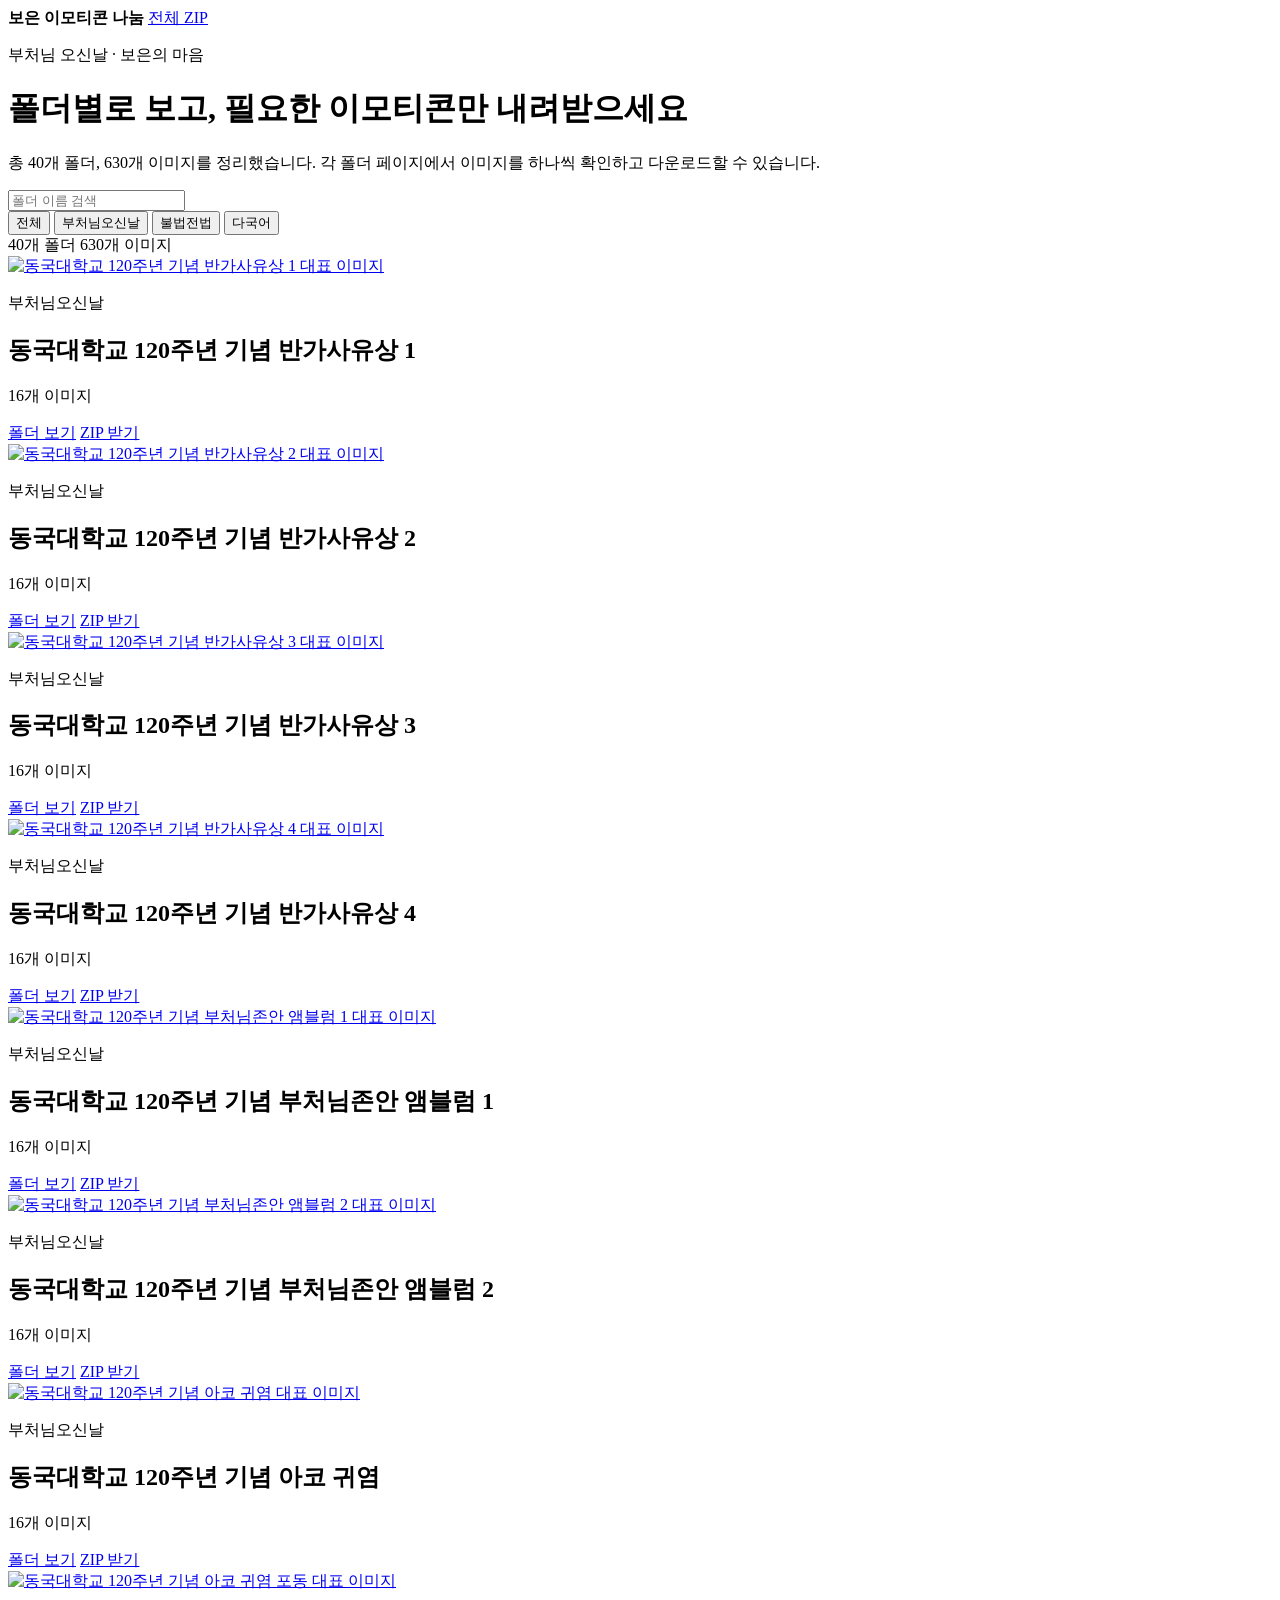
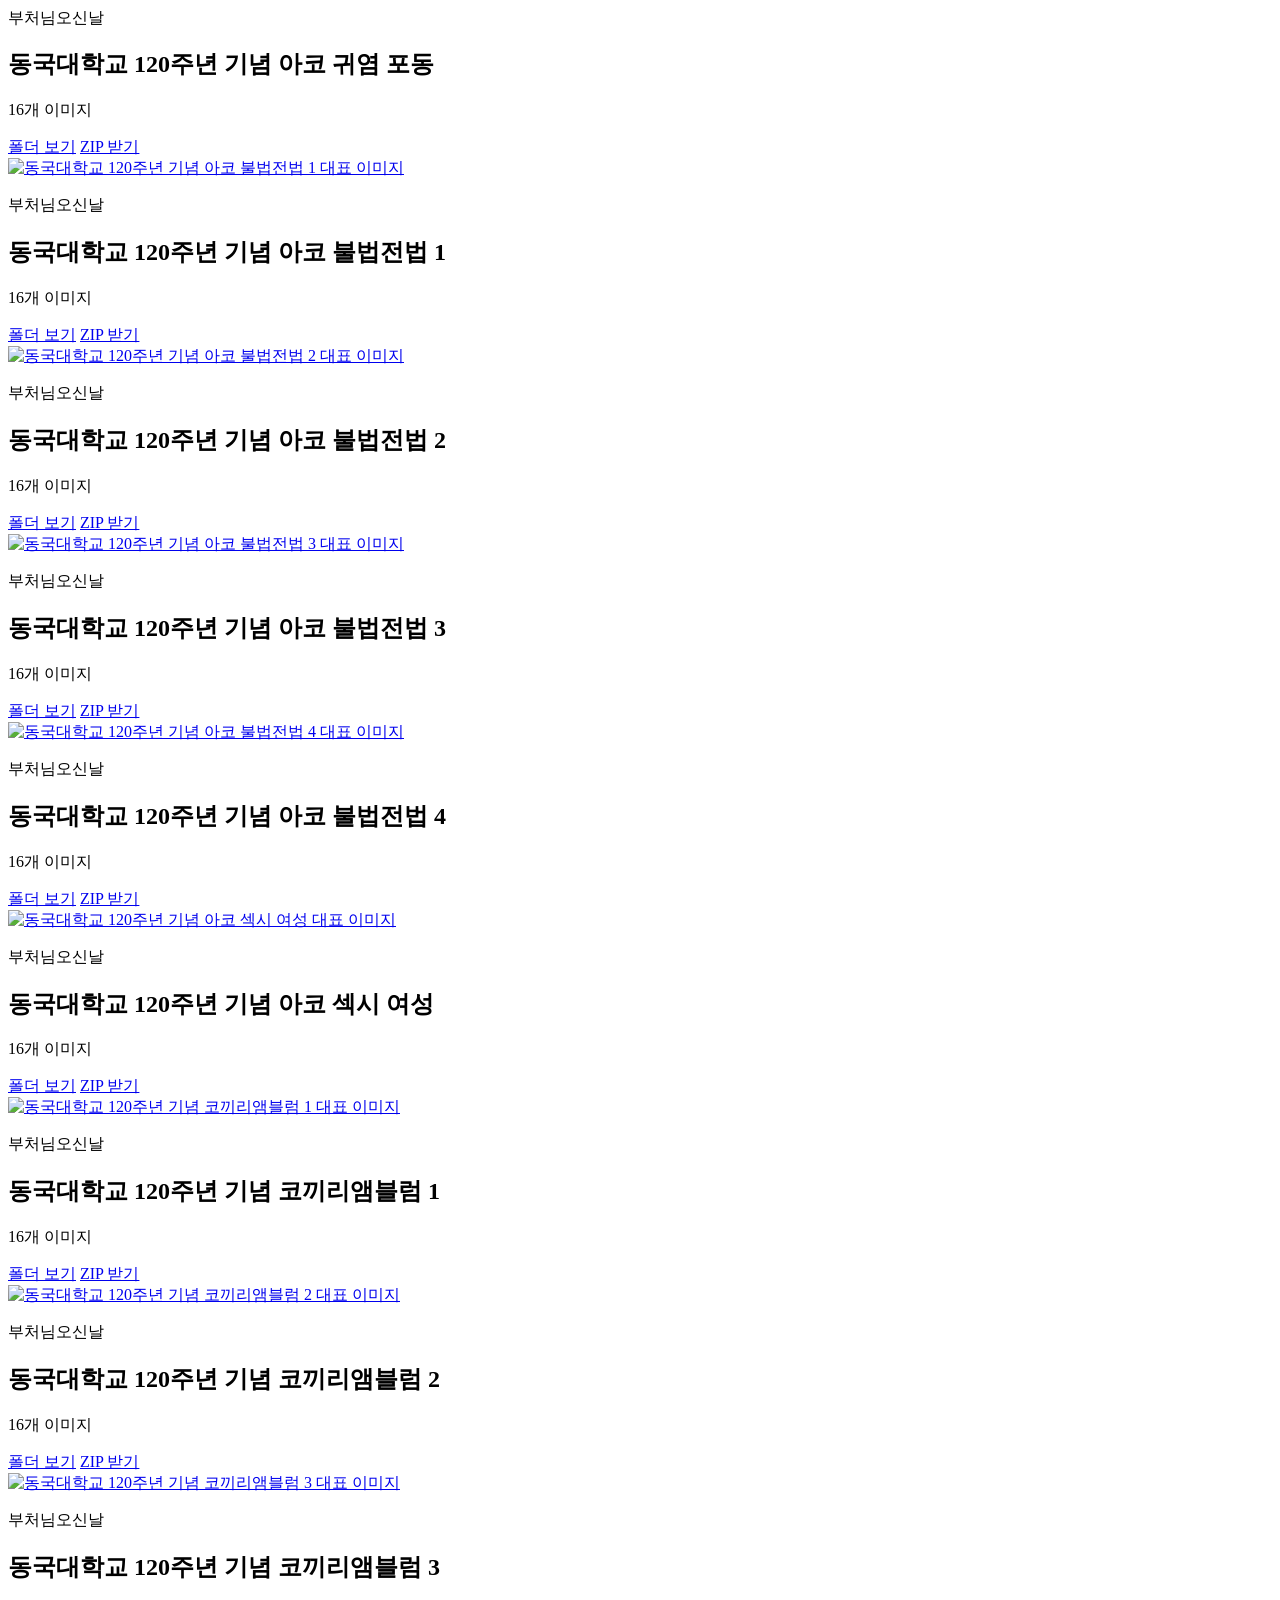
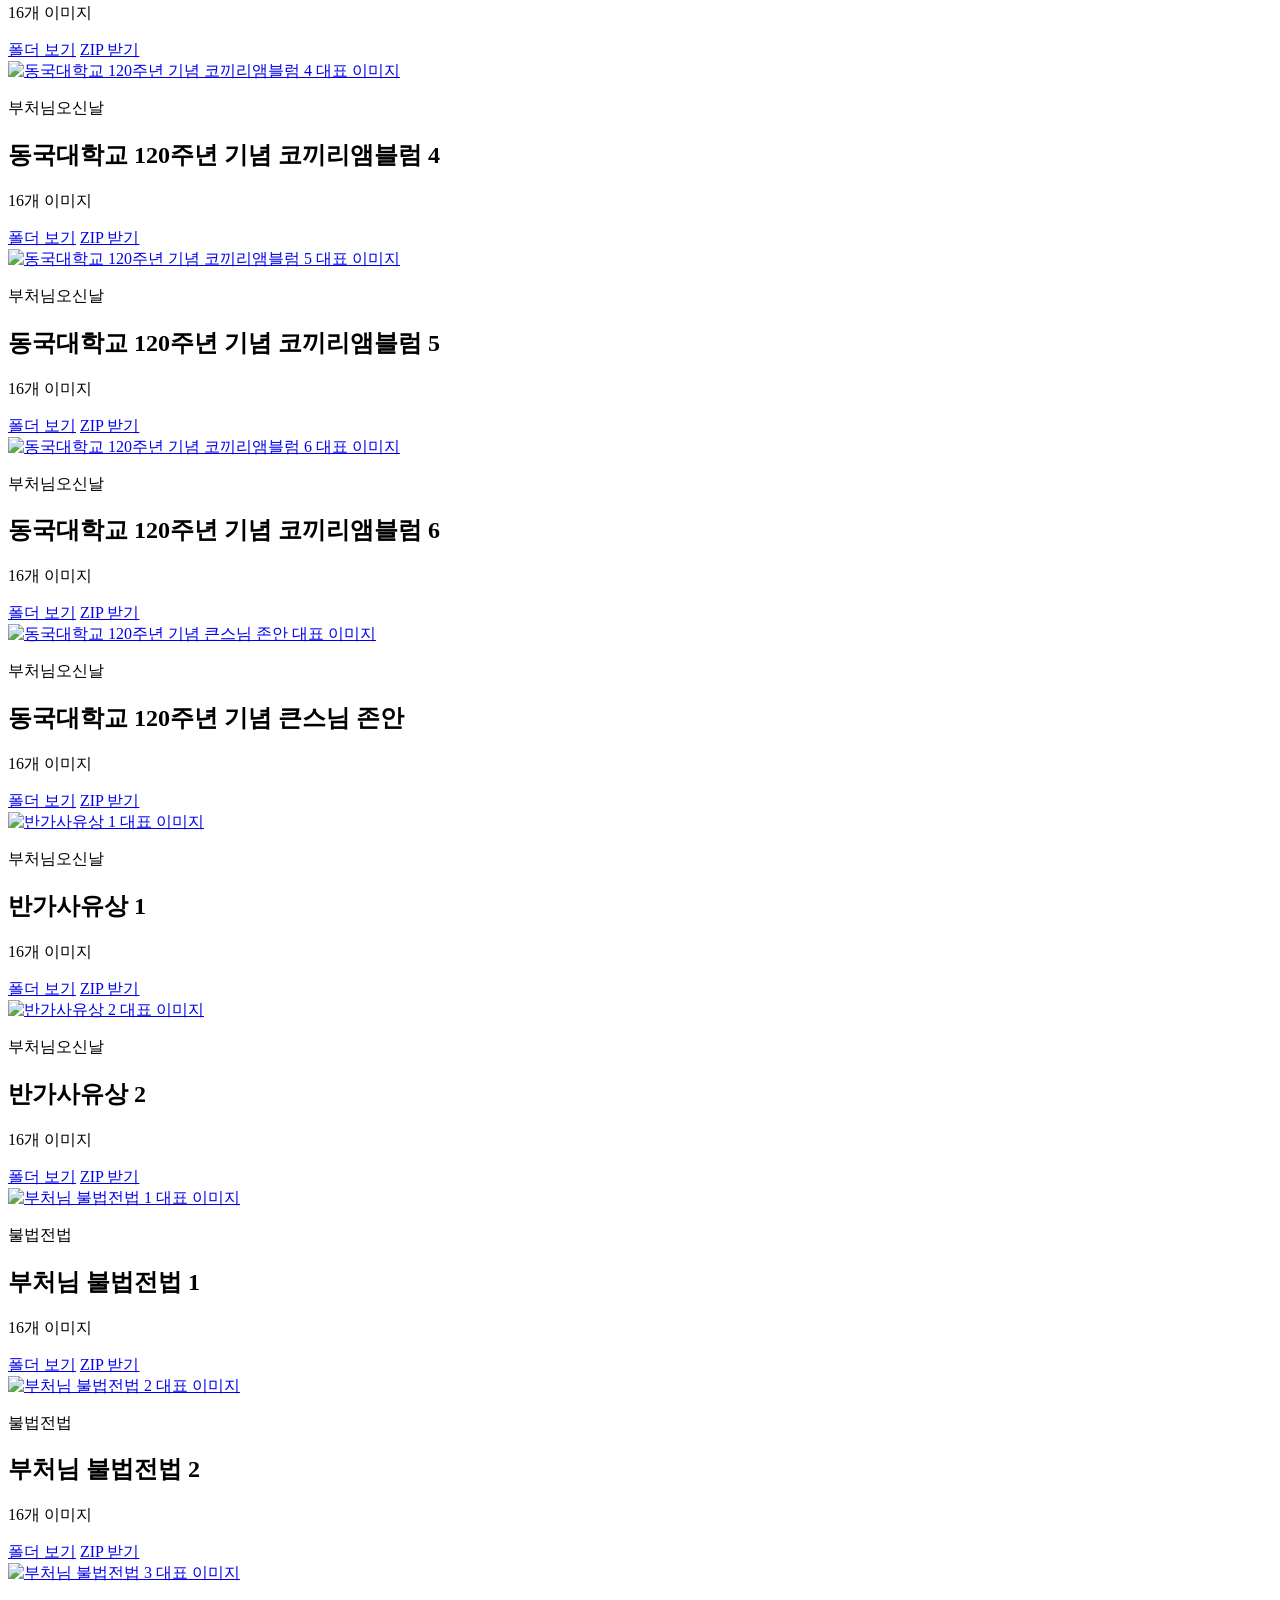
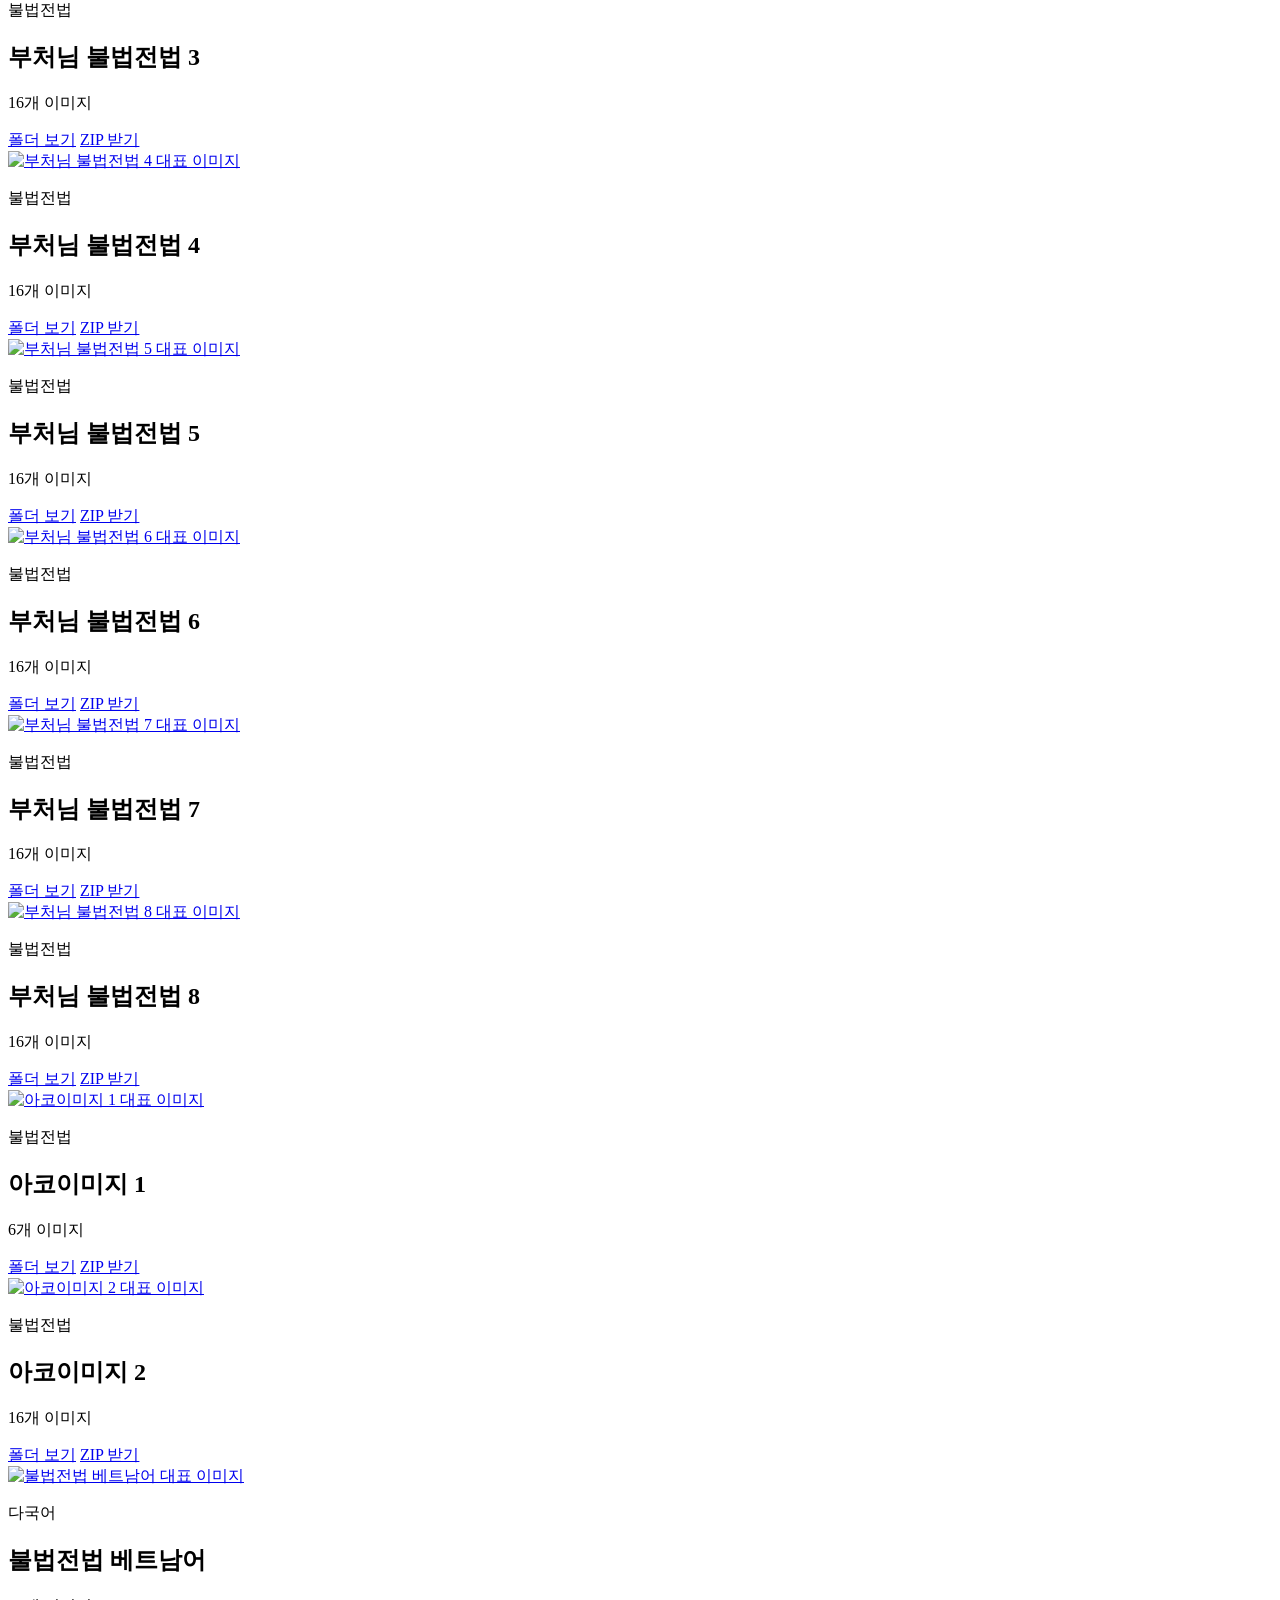
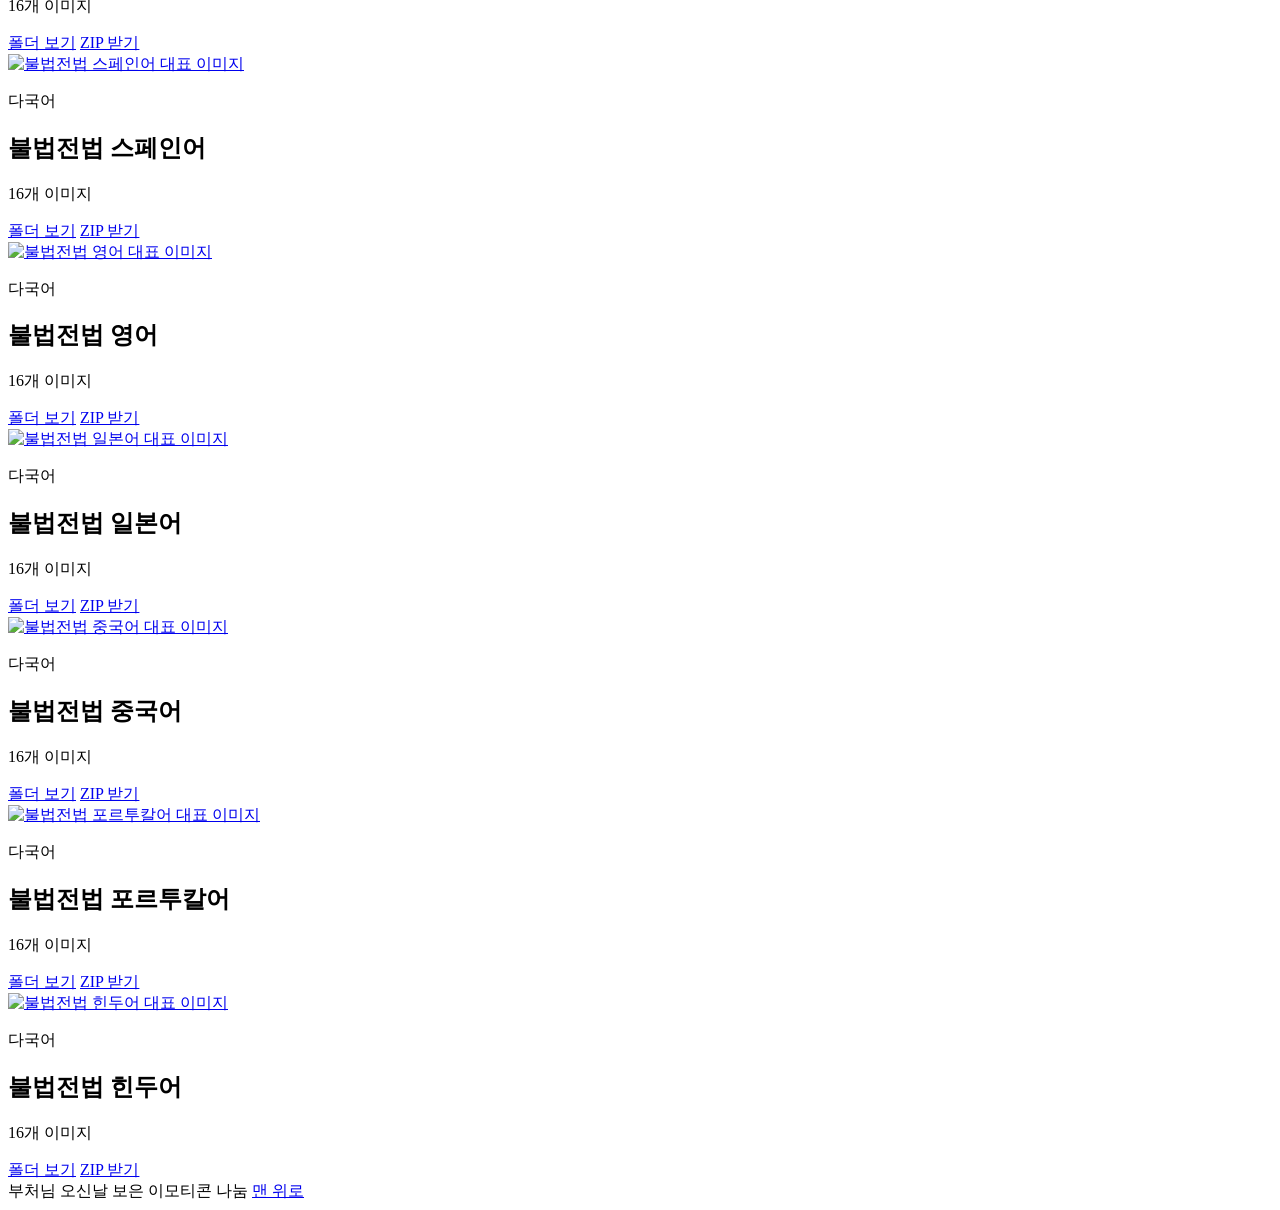
==== index.html @ 245b8d61 "Remove Ako male detail page" ====
<!doctype html>
<html lang="ko">
  <head>
    <meta charset="utf-8">
    <meta name="viewport" content="width=device-width, initial-scale=1">
    <title>부처님 오신날 보은 이모티콘 나눔</title>
    <meta name="description" content="불교 관련 이모티콘을 폴더별로 보고 내려받을 수 있는 공유 페이지입니다.">
    <meta property="og:title" content="부처님 오신날 보은 이모티콘 나눔">
    <meta property="og:description" content="불교 관련 이모티콘을 폴더별로 보고 내려받을 수 있는 공유 페이지입니다.">
    <link rel="stylesheet" href="folder-pages.css">
  </head>
  <body class="">
    <header class="hero">
      <nav class="nav">
        <strong>보은 이모티콘 나눔</strong>
        <a href="downloads/all-buddha-emoticons.zip" download>전체 ZIP</a>
      </nav>
      <div class="hero-copy">
        <p class="eyebrow">부처님 오신날 · 보은의 마음</p>
        <h1>폴더별로 보고, 필요한 이모티콘만 내려받으세요</h1>
        <p>총 40개 폴더, 630개 이미지를 정리했습니다. 각 폴더 페이지에서 이미지를 하나씩 확인하고 다운로드할 수 있습니다.</p>
      </div>
    </header>

    <main class="wrap">
      <section class="toolbar" aria-label="검색과 분류">
        <input id="searchInput" type="search" placeholder="폴더 이름 검색">
        <div class="filters" id="filters">
          <button type="button" class="active" data-filter="all">전체</button>
          <button type="button" data-filter="korean">부처님오신날</button>
          <button type="button" data-filter="dharma">불법전법</button>
          <button type="button" data-filter="multilingual">다국어</button>
        </div>
      </section>

      <section class="stats">
        <span>40개 폴더</span>
        <span>630개 이미지</span>
      </section>

      <section class="collection-grid" id="collectionGrid">
        <article class="collection-card" data-category="korean">
      <a class="thumb" href="pages/%EB%8F%99%EA%B5%AD%EB%8C%80%ED%95%99%EA%B5%90-120%EC%A3%BC%EB%85%84-%EA%B8%B0%EB%85%90-%EB%B0%98%EA%B0%80%EC%82%AC%EC%9C%A0%EC%83%81-1.html"><img src="stickers/%EB%8F%99%EA%B5%AD%EB%8C%80%ED%95%99%EA%B5%90-120%EC%A3%BC%EB%85%84-%EA%B8%B0%EB%85%90-%EB%B0%98%EA%B0%80%EC%82%AC%EC%9C%A0%EC%83%81-1/01_r1_c1.png" alt="동국대학교 120주년 기념 반가사유상 1 대표 이미지" loading="lazy"></a>
      <div class="card-body">
        <p class="category">부처님오신날</p>
        <h2>동국대학교 120주년 기념 반가사유상 1</h2>
        <p>16개 이미지</p>
        <div class="card-actions">
          <a class="button primary" href="pages/%EB%8F%99%EA%B5%AD%EB%8C%80%ED%95%99%EA%B5%90-120%EC%A3%BC%EB%85%84-%EA%B8%B0%EB%85%90-%EB%B0%98%EA%B0%80%EC%82%AC%EC%9C%A0%EC%83%81-1.html">폴더 보기</a>
          <a class="button" href="downloads/%EB%8F%99%EA%B5%AD%EB%8C%80%ED%95%99%EA%B5%90-120%EC%A3%BC%EB%85%84-%EA%B8%B0%EB%85%90-%EB%B0%98%EA%B0%80%EC%82%AC%EC%9C%A0%EC%83%81-1.zip" download>ZIP 받기</a>
        </div>
      </div>
    </article>
<article class="collection-card" data-category="korean">
      <a class="thumb" href="pages/%EB%8F%99%EA%B5%AD%EB%8C%80%ED%95%99%EA%B5%90-120%EC%A3%BC%EB%85%84-%EA%B8%B0%EB%85%90-%EB%B0%98%EA%B0%80%EC%82%AC%EC%9C%A0%EC%83%81-2.html"><img src="stickers/%EB%8F%99%EA%B5%AD%EB%8C%80%ED%95%99%EA%B5%90-120%EC%A3%BC%EB%85%84-%EA%B8%B0%EB%85%90-%EB%B0%98%EA%B0%80%EC%82%AC%EC%9C%A0%EC%83%81-2/01_r1_c1.png" alt="동국대학교 120주년 기념 반가사유상 2 대표 이미지" loading="lazy"></a>
      <div class="card-body">
        <p class="category">부처님오신날</p>
        <h2>동국대학교 120주년 기념 반가사유상 2</h2>
        <p>16개 이미지</p>
        <div class="card-actions">
          <a class="button primary" href="pages/%EB%8F%99%EA%B5%AD%EB%8C%80%ED%95%99%EA%B5%90-120%EC%A3%BC%EB%85%84-%EA%B8%B0%EB%85%90-%EB%B0%98%EA%B0%80%EC%82%AC%EC%9C%A0%EC%83%81-2.html">폴더 보기</a>
          <a class="button" href="downloads/%EB%8F%99%EA%B5%AD%EB%8C%80%ED%95%99%EA%B5%90-120%EC%A3%BC%EB%85%84-%EA%B8%B0%EB%85%90-%EB%B0%98%EA%B0%80%EC%82%AC%EC%9C%A0%EC%83%81-2.zip" download>ZIP 받기</a>
        </div>
      </div>
    </article>
<article class="collection-card" data-category="korean">
      <a class="thumb" href="pages/%EB%8F%99%EA%B5%AD%EB%8C%80%ED%95%99%EA%B5%90-120%EC%A3%BC%EB%85%84-%EA%B8%B0%EB%85%90-%EB%B0%98%EA%B0%80%EC%82%AC%EC%9C%A0%EC%83%81-3.html"><img src="stickers/%EB%8F%99%EA%B5%AD%EB%8C%80%ED%95%99%EA%B5%90-120%EC%A3%BC%EB%85%84-%EA%B8%B0%EB%85%90-%EB%B0%98%EA%B0%80%EC%82%AC%EC%9C%A0%EC%83%81-3/01_r1_c1.png" alt="동국대학교 120주년 기념 반가사유상 3 대표 이미지" loading="lazy"></a>
      <div class="card-body">
        <p class="category">부처님오신날</p>
        <h2>동국대학교 120주년 기념 반가사유상 3</h2>
        <p>16개 이미지</p>
        <div class="card-actions">
          <a class="button primary" href="pages/%EB%8F%99%EA%B5%AD%EB%8C%80%ED%95%99%EA%B5%90-120%EC%A3%BC%EB%85%84-%EA%B8%B0%EB%85%90-%EB%B0%98%EA%B0%80%EC%82%AC%EC%9C%A0%EC%83%81-3.html">폴더 보기</a>
          <a class="button" href="downloads/%EB%8F%99%EA%B5%AD%EB%8C%80%ED%95%99%EA%B5%90-120%EC%A3%BC%EB%85%84-%EA%B8%B0%EB%85%90-%EB%B0%98%EA%B0%80%EC%82%AC%EC%9C%A0%EC%83%81-3.zip" download>ZIP 받기</a>
        </div>
      </div>
    </article>
<article class="collection-card" data-category="korean">
      <a class="thumb" href="pages/%EB%8F%99%EA%B5%AD%EB%8C%80%ED%95%99%EA%B5%90-120%EC%A3%BC%EB%85%84-%EA%B8%B0%EB%85%90-%EB%B0%98%EA%B0%80%EC%82%AC%EC%9C%A0%EC%83%81-4.html"><img src="stickers/%EB%8F%99%EA%B5%AD%EB%8C%80%ED%95%99%EA%B5%90-120%EC%A3%BC%EB%85%84-%EA%B8%B0%EB%85%90-%EB%B0%98%EA%B0%80%EC%82%AC%EC%9C%A0%EC%83%81-4/01_r1_c1.png" alt="동국대학교 120주년 기념 반가사유상 4 대표 이미지" loading="lazy"></a>
      <div class="card-body">
        <p class="category">부처님오신날</p>
        <h2>동국대학교 120주년 기념 반가사유상 4</h2>
        <p>16개 이미지</p>
        <div class="card-actions">
          <a class="button primary" href="pages/%EB%8F%99%EA%B5%AD%EB%8C%80%ED%95%99%EA%B5%90-120%EC%A3%BC%EB%85%84-%EA%B8%B0%EB%85%90-%EB%B0%98%EA%B0%80%EC%82%AC%EC%9C%A0%EC%83%81-4.html">폴더 보기</a>
          <a class="button" href="downloads/%EB%8F%99%EA%B5%AD%EB%8C%80%ED%95%99%EA%B5%90-120%EC%A3%BC%EB%85%84-%EA%B8%B0%EB%85%90-%EB%B0%98%EA%B0%80%EC%82%AC%EC%9C%A0%EC%83%81-4.zip" download>ZIP 받기</a>
        </div>
      </div>
    </article>
<article class="collection-card" data-category="korean">
      <a class="thumb" href="pages/%EB%8F%99%EA%B5%AD%EB%8C%80%ED%95%99%EA%B5%90-120%EC%A3%BC%EB%85%84-%EA%B8%B0%EB%85%90-%EB%B6%80%EC%B2%98%EB%8B%98%EC%A1%B4%EC%95%88-%EC%95%B0%EB%B8%94%EB%9F%BC-1.html"><img src="stickers/%EB%8F%99%EA%B5%AD%EB%8C%80%ED%95%99%EA%B5%90-120%EC%A3%BC%EB%85%84-%EA%B8%B0%EB%85%90-%EB%B6%80%EC%B2%98%EB%8B%98%EC%A1%B4%EC%95%88-%EC%95%B0%EB%B8%94%EB%9F%BC-1/01_r1_c1.png" alt="동국대학교 120주년 기념 부처님존안 앰블럼 1 대표 이미지" loading="lazy"></a>
      <div class="card-body">
        <p class="category">부처님오신날</p>
        <h2>동국대학교 120주년 기념 부처님존안 앰블럼 1</h2>
        <p>16개 이미지</p>
        <div class="card-actions">
          <a class="button primary" href="pages/%EB%8F%99%EA%B5%AD%EB%8C%80%ED%95%99%EA%B5%90-120%EC%A3%BC%EB%85%84-%EA%B8%B0%EB%85%90-%EB%B6%80%EC%B2%98%EB%8B%98%EC%A1%B4%EC%95%88-%EC%95%B0%EB%B8%94%EB%9F%BC-1.html">폴더 보기</a>
          <a class="button" href="downloads/%EB%8F%99%EA%B5%AD%EB%8C%80%ED%95%99%EA%B5%90-120%EC%A3%BC%EB%85%84-%EA%B8%B0%EB%85%90-%EB%B6%80%EC%B2%98%EB%8B%98%EC%A1%B4%EC%95%88-%EC%95%B0%EB%B8%94%EB%9F%BC-1.zip" download>ZIP 받기</a>
        </div>
      </div>
    </article>
<article class="collection-card" data-category="korean">
      <a class="thumb" href="pages/%EB%8F%99%EA%B5%AD%EB%8C%80%ED%95%99%EA%B5%90-120%EC%A3%BC%EB%85%84-%EA%B8%B0%EB%85%90-%EB%B6%80%EC%B2%98%EB%8B%98%EC%A1%B4%EC%95%88-%EC%95%B0%EB%B8%94%EB%9F%BC-2.html"><img src="stickers/%EB%8F%99%EA%B5%AD%EB%8C%80%ED%95%99%EA%B5%90-120%EC%A3%BC%EB%85%84-%EA%B8%B0%EB%85%90-%EB%B6%80%EC%B2%98%EB%8B%98%EC%A1%B4%EC%95%88-%EC%95%B0%EB%B8%94%EB%9F%BC-2/01_r1_c1.png" alt="동국대학교 120주년 기념 부처님존안 앰블럼 2 대표 이미지" loading="lazy"></a>
      <div class="card-body">
        <p class="category">부처님오신날</p>
        <h2>동국대학교 120주년 기념 부처님존안 앰블럼 2</h2>
        <p>16개 이미지</p>
        <div class="card-actions">
          <a class="button primary" href="pages/%EB%8F%99%EA%B5%AD%EB%8C%80%ED%95%99%EA%B5%90-120%EC%A3%BC%EB%85%84-%EA%B8%B0%EB%85%90-%EB%B6%80%EC%B2%98%EB%8B%98%EC%A1%B4%EC%95%88-%EC%95%B0%EB%B8%94%EB%9F%BC-2.html">폴더 보기</a>
          <a class="button" href="downloads/%EB%8F%99%EA%B5%AD%EB%8C%80%ED%95%99%EA%B5%90-120%EC%A3%BC%EB%85%84-%EA%B8%B0%EB%85%90-%EB%B6%80%EC%B2%98%EB%8B%98%EC%A1%B4%EC%95%88-%EC%95%B0%EB%B8%94%EB%9F%BC-2.zip" download>ZIP 받기</a>
        </div>
      </div>
    </article>
<article class="collection-card" data-category="korean">
      <a class="thumb" href="pages/%EB%8F%99%EA%B5%AD%EB%8C%80%ED%95%99%EA%B5%90-120%EC%A3%BC%EB%85%84-%EA%B8%B0%EB%85%90-%EC%95%84%EC%BD%94-%EA%B7%80%EC%97%BC.html"><img src="stickers/%EB%8F%99%EA%B5%AD%EB%8C%80%ED%95%99%EA%B5%90-120%EC%A3%BC%EB%85%84-%EA%B8%B0%EB%85%90-%EC%95%84%EC%BD%94-%EA%B7%80%EC%97%BC/01_r1_c1.png" alt="동국대학교 120주년 기념 아코 귀염 대표 이미지" loading="lazy"></a>
      <div class="card-body">
        <p class="category">부처님오신날</p>
        <h2>동국대학교 120주년 기념 아코 귀염</h2>
        <p>16개 이미지</p>
        <div class="card-actions">
          <a class="button primary" href="pages/%EB%8F%99%EA%B5%AD%EB%8C%80%ED%95%99%EA%B5%90-120%EC%A3%BC%EB%85%84-%EA%B8%B0%EB%85%90-%EC%95%84%EC%BD%94-%EA%B7%80%EC%97%BC.html">폴더 보기</a>
          <a class="button" href="downloads/%EB%8F%99%EA%B5%AD%EB%8C%80%ED%95%99%EA%B5%90-120%EC%A3%BC%EB%85%84-%EA%B8%B0%EB%85%90-%EC%95%84%EC%BD%94-%EA%B7%80%EC%97%BC.zip" download>ZIP 받기</a>
        </div>
      </div>
    </article>
<article class="collection-card" data-category="korean">
      <a class="thumb" href="pages/%EB%8F%99%EA%B5%AD%EB%8C%80%ED%95%99%EA%B5%90-120%EC%A3%BC%EB%85%84-%EA%B8%B0%EB%85%90-%EC%95%84%EC%BD%94-%EA%B7%80%EC%97%BC-%ED%8F%AC%EB%8F%99.html"><img src="stickers/%EB%8F%99%EA%B5%AD%EB%8C%80%ED%95%99%EA%B5%90-120%EC%A3%BC%EB%85%84-%EA%B8%B0%EB%85%90-%EC%95%84%EC%BD%94-%EA%B7%80%EC%97%BC-%ED%8F%AC%EB%8F%99/01_r1_c1.png" alt="동국대학교 120주년 기념 아코 귀염 포동 대표 이미지" loading="lazy"></a>
      <div class="card-body">
        <p class="category">부처님오신날</p>
        <h2>동국대학교 120주년 기념 아코 귀염 포동</h2>
        <p>16개 이미지</p>
        <div class="card-actions">
          <a class="button primary" href="pages/%EB%8F%99%EA%B5%AD%EB%8C%80%ED%95%99%EA%B5%90-120%EC%A3%BC%EB%85%84-%EA%B8%B0%EB%85%90-%EC%95%84%EC%BD%94-%EA%B7%80%EC%97%BC-%ED%8F%AC%EB%8F%99.html">폴더 보기</a>
          <a class="button" href="downloads/%EB%8F%99%EA%B5%AD%EB%8C%80%ED%95%99%EA%B5%90-120%EC%A3%BC%EB%85%84-%EA%B8%B0%EB%85%90-%EC%95%84%EC%BD%94-%EA%B7%80%EC%97%BC-%ED%8F%AC%EB%8F%99.zip" download>ZIP 받기</a>
        </div>
      </div>
    </article>
<article class="collection-card" data-category="korean">
      <a class="thumb" href="pages/%EB%8F%99%EA%B5%AD%EB%8C%80%ED%95%99%EA%B5%90-120%EC%A3%BC%EB%85%84-%EA%B8%B0%EB%85%90-%EC%95%84%EC%BD%94-%EB%B6%88%EB%B2%95%EC%A0%84%EB%B2%95-1.html"><img src="stickers/%EB%8F%99%EA%B5%AD%EB%8C%80%ED%95%99%EA%B5%90-120%EC%A3%BC%EB%85%84-%EA%B8%B0%EB%85%90-%EC%95%84%EC%BD%94-%EB%B6%88%EB%B2%95%EC%A0%84%EB%B2%95-1/01_r1_c1.png" alt="동국대학교 120주년 기념 아코 불법전법 1 대표 이미지" loading="lazy"></a>
      <div class="card-body">
        <p class="category">부처님오신날</p>
        <h2>동국대학교 120주년 기념 아코 불법전법 1</h2>
        <p>16개 이미지</p>
        <div class="card-actions">
          <a class="button primary" href="pages/%EB%8F%99%EA%B5%AD%EB%8C%80%ED%95%99%EA%B5%90-120%EC%A3%BC%EB%85%84-%EA%B8%B0%EB%85%90-%EC%95%84%EC%BD%94-%EB%B6%88%EB%B2%95%EC%A0%84%EB%B2%95-1.html">폴더 보기</a>
          <a class="button" href="downloads/%EB%8F%99%EA%B5%AD%EB%8C%80%ED%95%99%EA%B5%90-120%EC%A3%BC%EB%85%84-%EA%B8%B0%EB%85%90-%EC%95%84%EC%BD%94-%EB%B6%88%EB%B2%95%EC%A0%84%EB%B2%95-1.zip" download>ZIP 받기</a>
        </div>
      </div>
    </article>
<article class="collection-card" data-category="korean">
      <a class="thumb" href="pages/%EB%8F%99%EA%B5%AD%EB%8C%80%ED%95%99%EA%B5%90-120%EC%A3%BC%EB%85%84-%EA%B8%B0%EB%85%90-%EC%95%84%EC%BD%94-%EB%B6%88%EB%B2%95%EC%A0%84%EB%B2%95-2.html"><img src="stickers/%EB%8F%99%EA%B5%AD%EB%8C%80%ED%95%99%EA%B5%90-120%EC%A3%BC%EB%85%84-%EA%B8%B0%EB%85%90-%EC%95%84%EC%BD%94-%EB%B6%88%EB%B2%95%EC%A0%84%EB%B2%95-2/01_r1_c1.png" alt="동국대학교 120주년 기념 아코 불법전법 2 대표 이미지" loading="lazy"></a>
      <div class="card-body">
        <p class="category">부처님오신날</p>
        <h2>동국대학교 120주년 기념 아코 불법전법 2</h2>
        <p>16개 이미지</p>
        <div class="card-actions">
          <a class="button primary" href="pages/%EB%8F%99%EA%B5%AD%EB%8C%80%ED%95%99%EA%B5%90-120%EC%A3%BC%EB%85%84-%EA%B8%B0%EB%85%90-%EC%95%84%EC%BD%94-%EB%B6%88%EB%B2%95%EC%A0%84%EB%B2%95-2.html">폴더 보기</a>
          <a class="button" href="downloads/%EB%8F%99%EA%B5%AD%EB%8C%80%ED%95%99%EA%B5%90-120%EC%A3%BC%EB%85%84-%EA%B8%B0%EB%85%90-%EC%95%84%EC%BD%94-%EB%B6%88%EB%B2%95%EC%A0%84%EB%B2%95-2.zip" download>ZIP 받기</a>
        </div>
      </div>
    </article>
<article class="collection-card" data-category="korean">
      <a class="thumb" href="pages/%EB%8F%99%EA%B5%AD%EB%8C%80%ED%95%99%EA%B5%90-120%EC%A3%BC%EB%85%84-%EA%B8%B0%EB%85%90-%EC%95%84%EC%BD%94-%EB%B6%88%EB%B2%95%EC%A0%84%EB%B2%95-3.html"><img src="stickers/%EB%8F%99%EA%B5%AD%EB%8C%80%ED%95%99%EA%B5%90-120%EC%A3%BC%EB%85%84-%EA%B8%B0%EB%85%90-%EC%95%84%EC%BD%94-%EB%B6%88%EB%B2%95%EC%A0%84%EB%B2%95-3/01_r1_c1.png" alt="동국대학교 120주년 기념 아코 불법전법 3 대표 이미지" loading="lazy"></a>
      <div class="card-body">
        <p class="category">부처님오신날</p>
        <h2>동국대학교 120주년 기념 아코 불법전법 3</h2>
        <p>16개 이미지</p>
        <div class="card-actions">
          <a class="button primary" href="pages/%EB%8F%99%EA%B5%AD%EB%8C%80%ED%95%99%EA%B5%90-120%EC%A3%BC%EB%85%84-%EA%B8%B0%EB%85%90-%EC%95%84%EC%BD%94-%EB%B6%88%EB%B2%95%EC%A0%84%EB%B2%95-3.html">폴더 보기</a>
          <a class="button" href="downloads/%EB%8F%99%EA%B5%AD%EB%8C%80%ED%95%99%EA%B5%90-120%EC%A3%BC%EB%85%84-%EA%B8%B0%EB%85%90-%EC%95%84%EC%BD%94-%EB%B6%88%EB%B2%95%EC%A0%84%EB%B2%95-3.zip" download>ZIP 받기</a>
        </div>
      </div>
    </article>
<article class="collection-card" data-category="korean">
      <a class="thumb" href="pages/%EB%8F%99%EA%B5%AD%EB%8C%80%ED%95%99%EA%B5%90-120%EC%A3%BC%EB%85%84-%EA%B8%B0%EB%85%90-%EC%95%84%EC%BD%94-%EB%B6%88%EB%B2%95%EC%A0%84%EB%B2%95-4.html"><img src="stickers/%EB%8F%99%EA%B5%AD%EB%8C%80%ED%95%99%EA%B5%90-120%EC%A3%BC%EB%85%84-%EA%B8%B0%EB%85%90-%EC%95%84%EC%BD%94-%EB%B6%88%EB%B2%95%EC%A0%84%EB%B2%95-4/01_r1_c1.png" alt="동국대학교 120주년 기념 아코 불법전법 4 대표 이미지" loading="lazy"></a>
      <div class="card-body">
        <p class="category">부처님오신날</p>
        <h2>동국대학교 120주년 기념 아코 불법전법 4</h2>
        <p>16개 이미지</p>
        <div class="card-actions">
          <a class="button primary" href="pages/%EB%8F%99%EA%B5%AD%EB%8C%80%ED%95%99%EA%B5%90-120%EC%A3%BC%EB%85%84-%EA%B8%B0%EB%85%90-%EC%95%84%EC%BD%94-%EB%B6%88%EB%B2%95%EC%A0%84%EB%B2%95-4.html">폴더 보기</a>
          <a class="button" href="downloads/%EB%8F%99%EA%B5%AD%EB%8C%80%ED%95%99%EA%B5%90-120%EC%A3%BC%EB%85%84-%EA%B8%B0%EB%85%90-%EC%95%84%EC%BD%94-%EB%B6%88%EB%B2%95%EC%A0%84%EB%B2%95-4.zip" download>ZIP 받기</a>
        </div>
      </div>
    </article>
<article class="collection-card" data-category="korean">
      <a class="thumb" href="pages/%EB%8F%99%EA%B5%AD%EB%8C%80%ED%95%99%EA%B5%90-120%EC%A3%BC%EB%85%84-%EA%B8%B0%EB%85%90-%EC%95%84%EC%BD%94-%EC%84%B9%EC%8B%9C-%EC%97%AC%EC%84%B1.html"><img src="stickers/%EB%8F%99%EA%B5%AD%EB%8C%80%ED%95%99%EA%B5%90-120%EC%A3%BC%EB%85%84-%EA%B8%B0%EB%85%90-%EC%95%84%EC%BD%94-%EC%84%B9%EC%8B%9C-%EC%97%AC%EC%84%B1/01_r1_c1.png" alt="동국대학교 120주년 기념 아코 섹시 여성 대표 이미지" loading="lazy"></a>
      <div class="card-body">
        <p class="category">부처님오신날</p>
        <h2>동국대학교 120주년 기념 아코 섹시 여성</h2>
        <p>16개 이미지</p>
        <div class="card-actions">
          <a class="button primary" href="pages/%EB%8F%99%EA%B5%AD%EB%8C%80%ED%95%99%EA%B5%90-120%EC%A3%BC%EB%85%84-%EA%B8%B0%EB%85%90-%EC%95%84%EC%BD%94-%EC%84%B9%EC%8B%9C-%EC%97%AC%EC%84%B1.html">폴더 보기</a>
          <a class="button" href="downloads/%EB%8F%99%EA%B5%AD%EB%8C%80%ED%95%99%EA%B5%90-120%EC%A3%BC%EB%85%84-%EA%B8%B0%EB%85%90-%EC%95%84%EC%BD%94-%EC%84%B9%EC%8B%9C-%EC%97%AC%EC%84%B1.zip" download>ZIP 받기</a>
        </div>
      </div>
    </article>
<article class="collection-card" data-category="korean">
      <a class="thumb" href="pages/%EB%8F%99%EA%B5%AD%EB%8C%80%ED%95%99%EA%B5%90-120%EC%A3%BC%EB%85%84-%EA%B8%B0%EB%85%90-%EC%BD%94%EB%81%BC%EB%A6%AC%EC%95%B0%EB%B8%94%EB%9F%BC-1.html"><img src="stickers/%EB%8F%99%EA%B5%AD%EB%8C%80%ED%95%99%EA%B5%90-120%EC%A3%BC%EB%85%84-%EA%B8%B0%EB%85%90-%EC%BD%94%EB%81%BC%EB%A6%AC%EC%95%B0%EB%B8%94%EB%9F%BC-1/01_r1_c1.png" alt="동국대학교 120주년 기념 코끼리앰블럼 1 대표 이미지" loading="lazy"></a>
      <div class="card-body">
        <p class="category">부처님오신날</p>
        <h2>동국대학교 120주년 기념 코끼리앰블럼 1</h2>
        <p>16개 이미지</p>
        <div class="card-actions">
          <a class="button primary" href="pages/%EB%8F%99%EA%B5%AD%EB%8C%80%ED%95%99%EA%B5%90-120%EC%A3%BC%EB%85%84-%EA%B8%B0%EB%85%90-%EC%BD%94%EB%81%BC%EB%A6%AC%EC%95%B0%EB%B8%94%EB%9F%BC-1.html">폴더 보기</a>
          <a class="button" href="downloads/%EB%8F%99%EA%B5%AD%EB%8C%80%ED%95%99%EA%B5%90-120%EC%A3%BC%EB%85%84-%EA%B8%B0%EB%85%90-%EC%BD%94%EB%81%BC%EB%A6%AC%EC%95%B0%EB%B8%94%EB%9F%BC-1.zip" download>ZIP 받기</a>
        </div>
      </div>
    </article>
<article class="collection-card" data-category="korean">
      <a class="thumb" href="pages/%EB%8F%99%EA%B5%AD%EB%8C%80%ED%95%99%EA%B5%90-120%EC%A3%BC%EB%85%84-%EA%B8%B0%EB%85%90-%EC%BD%94%EB%81%BC%EB%A6%AC%EC%95%B0%EB%B8%94%EB%9F%BC-2.html"><img src="stickers/%EB%8F%99%EA%B5%AD%EB%8C%80%ED%95%99%EA%B5%90-120%EC%A3%BC%EB%85%84-%EA%B8%B0%EB%85%90-%EC%BD%94%EB%81%BC%EB%A6%AC%EC%95%B0%EB%B8%94%EB%9F%BC-2/01_r1_c1.png" alt="동국대학교 120주년 기념 코끼리앰블럼 2 대표 이미지" loading="lazy"></a>
      <div class="card-body">
        <p class="category">부처님오신날</p>
        <h2>동국대학교 120주년 기념 코끼리앰블럼 2</h2>
        <p>16개 이미지</p>
        <div class="card-actions">
          <a class="button primary" href="pages/%EB%8F%99%EA%B5%AD%EB%8C%80%ED%95%99%EA%B5%90-120%EC%A3%BC%EB%85%84-%EA%B8%B0%EB%85%90-%EC%BD%94%EB%81%BC%EB%A6%AC%EC%95%B0%EB%B8%94%EB%9F%BC-2.html">폴더 보기</a>
          <a class="button" href="downloads/%EB%8F%99%EA%B5%AD%EB%8C%80%ED%95%99%EA%B5%90-120%EC%A3%BC%EB%85%84-%EA%B8%B0%EB%85%90-%EC%BD%94%EB%81%BC%EB%A6%AC%EC%95%B0%EB%B8%94%EB%9F%BC-2.zip" download>ZIP 받기</a>
        </div>
      </div>
    </article>
<article class="collection-card" data-category="korean">
      <a class="thumb" href="pages/%EB%8F%99%EA%B5%AD%EB%8C%80%ED%95%99%EA%B5%90-120%EC%A3%BC%EB%85%84-%EA%B8%B0%EB%85%90-%EC%BD%94%EB%81%BC%EB%A6%AC%EC%95%B0%EB%B8%94%EB%9F%BC-3.html"><img src="stickers/%EB%8F%99%EA%B5%AD%EB%8C%80%ED%95%99%EA%B5%90-120%EC%A3%BC%EB%85%84-%EA%B8%B0%EB%85%90-%EC%BD%94%EB%81%BC%EB%A6%AC%EC%95%B0%EB%B8%94%EB%9F%BC-3/01_r1_c1.png" alt="동국대학교 120주년 기념 코끼리앰블럼 3 대표 이미지" loading="lazy"></a>
      <div class="card-body">
        <p class="category">부처님오신날</p>
        <h2>동국대학교 120주년 기념 코끼리앰블럼 3</h2>
        <p>16개 이미지</p>
        <div class="card-actions">
          <a class="button primary" href="pages/%EB%8F%99%EA%B5%AD%EB%8C%80%ED%95%99%EA%B5%90-120%EC%A3%BC%EB%85%84-%EA%B8%B0%EB%85%90-%EC%BD%94%EB%81%BC%EB%A6%AC%EC%95%B0%EB%B8%94%EB%9F%BC-3.html">폴더 보기</a>
          <a class="button" href="downloads/%EB%8F%99%EA%B5%AD%EB%8C%80%ED%95%99%EA%B5%90-120%EC%A3%BC%EB%85%84-%EA%B8%B0%EB%85%90-%EC%BD%94%EB%81%BC%EB%A6%AC%EC%95%B0%EB%B8%94%EB%9F%BC-3.zip" download>ZIP 받기</a>
        </div>
      </div>
    </article>
<article class="collection-card" data-category="korean">
      <a class="thumb" href="pages/%EB%8F%99%EA%B5%AD%EB%8C%80%ED%95%99%EA%B5%90-120%EC%A3%BC%EB%85%84-%EA%B8%B0%EB%85%90-%EC%BD%94%EB%81%BC%EB%A6%AC%EC%95%B0%EB%B8%94%EB%9F%BC-4.html"><img src="stickers/%EB%8F%99%EA%B5%AD%EB%8C%80%ED%95%99%EA%B5%90-120%EC%A3%BC%EB%85%84-%EA%B8%B0%EB%85%90-%EC%BD%94%EB%81%BC%EB%A6%AC%EC%95%B0%EB%B8%94%EB%9F%BC-4/01_r1_c1.png" alt="동국대학교 120주년 기념 코끼리앰블럼 4 대표 이미지" loading="lazy"></a>
      <div class="card-body">
        <p class="category">부처님오신날</p>
        <h2>동국대학교 120주년 기념 코끼리앰블럼 4</h2>
        <p>16개 이미지</p>
        <div class="card-actions">
          <a class="button primary" href="pages/%EB%8F%99%EA%B5%AD%EB%8C%80%ED%95%99%EA%B5%90-120%EC%A3%BC%EB%85%84-%EA%B8%B0%EB%85%90-%EC%BD%94%EB%81%BC%EB%A6%AC%EC%95%B0%EB%B8%94%EB%9F%BC-4.html">폴더 보기</a>
          <a class="button" href="downloads/%EB%8F%99%EA%B5%AD%EB%8C%80%ED%95%99%EA%B5%90-120%EC%A3%BC%EB%85%84-%EA%B8%B0%EB%85%90-%EC%BD%94%EB%81%BC%EB%A6%AC%EC%95%B0%EB%B8%94%EB%9F%BC-4.zip" download>ZIP 받기</a>
        </div>
      </div>
    </article>
<article class="collection-card" data-category="korean">
      <a class="thumb" href="pages/%EB%8F%99%EA%B5%AD%EB%8C%80%ED%95%99%EA%B5%90-120%EC%A3%BC%EB%85%84-%EA%B8%B0%EB%85%90-%EC%BD%94%EB%81%BC%EB%A6%AC%EC%95%B0%EB%B8%94%EB%9F%BC-5.html"><img src="stickers/%EB%8F%99%EA%B5%AD%EB%8C%80%ED%95%99%EA%B5%90-120%EC%A3%BC%EB%85%84-%EA%B8%B0%EB%85%90-%EC%BD%94%EB%81%BC%EB%A6%AC%EC%95%B0%EB%B8%94%EB%9F%BC-5/01_r1_c1.png" alt="동국대학교 120주년 기념 코끼리앰블럼 5 대표 이미지" loading="lazy"></a>
      <div class="card-body">
        <p class="category">부처님오신날</p>
        <h2>동국대학교 120주년 기념 코끼리앰블럼 5</h2>
        <p>16개 이미지</p>
        <div class="card-actions">
          <a class="button primary" href="pages/%EB%8F%99%EA%B5%AD%EB%8C%80%ED%95%99%EA%B5%90-120%EC%A3%BC%EB%85%84-%EA%B8%B0%EB%85%90-%EC%BD%94%EB%81%BC%EB%A6%AC%EC%95%B0%EB%B8%94%EB%9F%BC-5.html">폴더 보기</a>
          <a class="button" href="downloads/%EB%8F%99%EA%B5%AD%EB%8C%80%ED%95%99%EA%B5%90-120%EC%A3%BC%EB%85%84-%EA%B8%B0%EB%85%90-%EC%BD%94%EB%81%BC%EB%A6%AC%EC%95%B0%EB%B8%94%EB%9F%BC-5.zip" download>ZIP 받기</a>
        </div>
      </div>
    </article>
<article class="collection-card" data-category="korean">
      <a class="thumb" href="pages/%EB%8F%99%EA%B5%AD%EB%8C%80%ED%95%99%EA%B5%90-120%EC%A3%BC%EB%85%84-%EA%B8%B0%EB%85%90-%EC%BD%94%EB%81%BC%EB%A6%AC%EC%95%B0%EB%B8%94%EB%9F%BC-6.html"><img src="stickers/%EB%8F%99%EA%B5%AD%EB%8C%80%ED%95%99%EA%B5%90-120%EC%A3%BC%EB%85%84-%EA%B8%B0%EB%85%90-%EC%BD%94%EB%81%BC%EB%A6%AC%EC%95%B0%EB%B8%94%EB%9F%BC-6/01_r1_c1.png" alt="동국대학교 120주년 기념 코끼리앰블럼 6 대표 이미지" loading="lazy"></a>
      <div class="card-body">
        <p class="category">부처님오신날</p>
        <h2>동국대학교 120주년 기념 코끼리앰블럼 6</h2>
        <p>16개 이미지</p>
        <div class="card-actions">
          <a class="button primary" href="pages/%EB%8F%99%EA%B5%AD%EB%8C%80%ED%95%99%EA%B5%90-120%EC%A3%BC%EB%85%84-%EA%B8%B0%EB%85%90-%EC%BD%94%EB%81%BC%EB%A6%AC%EC%95%B0%EB%B8%94%EB%9F%BC-6.html">폴더 보기</a>
          <a class="button" href="downloads/%EB%8F%99%EA%B5%AD%EB%8C%80%ED%95%99%EA%B5%90-120%EC%A3%BC%EB%85%84-%EA%B8%B0%EB%85%90-%EC%BD%94%EB%81%BC%EB%A6%AC%EC%95%B0%EB%B8%94%EB%9F%BC-6.zip" download>ZIP 받기</a>
        </div>
      </div>
    </article>
<article class="collection-card" data-category="korean">
      <a class="thumb" href="pages/%EB%8F%99%EA%B5%AD%EB%8C%80%ED%95%99%EA%B5%90-120%EC%A3%BC%EB%85%84-%EA%B8%B0%EB%85%90-%ED%81%B0%EC%8A%A4%EB%8B%98-%EC%A1%B4%EC%95%88.html"><img src="stickers/%EB%8F%99%EA%B5%AD%EB%8C%80%ED%95%99%EA%B5%90-120%EC%A3%BC%EB%85%84-%EA%B8%B0%EB%85%90-%ED%81%B0%EC%8A%A4%EB%8B%98-%EC%A1%B4%EC%95%88/01_r1_c1.png" alt="동국대학교 120주년 기념 큰스님 존안 대표 이미지" loading="lazy"></a>
      <div class="card-body">
        <p class="category">부처님오신날</p>
        <h2>동국대학교 120주년 기념 큰스님 존안</h2>
        <p>16개 이미지</p>
        <div class="card-actions">
          <a class="button primary" href="pages/%EB%8F%99%EA%B5%AD%EB%8C%80%ED%95%99%EA%B5%90-120%EC%A3%BC%EB%85%84-%EA%B8%B0%EB%85%90-%ED%81%B0%EC%8A%A4%EB%8B%98-%EC%A1%B4%EC%95%88.html">폴더 보기</a>
          <a class="button" href="downloads/%EB%8F%99%EA%B5%AD%EB%8C%80%ED%95%99%EA%B5%90-120%EC%A3%BC%EB%85%84-%EA%B8%B0%EB%85%90-%ED%81%B0%EC%8A%A4%EB%8B%98-%EC%A1%B4%EC%95%88.zip" download>ZIP 받기</a>
        </div>
      </div>
    </article>
<article class="collection-card" data-category="korean">
      <a class="thumb" href="pages/%EB%B0%98%EA%B0%80%EC%82%AC%EC%9C%A0%EC%83%81-1.html"><img src="stickers/%EB%B0%98%EA%B0%80%EC%82%AC%EC%9C%A0%EC%83%81-1/01_r1_c1.png" alt="반가사유상 1 대표 이미지" loading="lazy"></a>
      <div class="card-body">
        <p class="category">부처님오신날</p>
        <h2>반가사유상 1</h2>
        <p>16개 이미지</p>
        <div class="card-actions">
          <a class="button primary" href="pages/%EB%B0%98%EA%B0%80%EC%82%AC%EC%9C%A0%EC%83%81-1.html">폴더 보기</a>
          <a class="button" href="downloads/%EB%B0%98%EA%B0%80%EC%82%AC%EC%9C%A0%EC%83%81-1.zip" download>ZIP 받기</a>
        </div>
      </div>
    </article>
<article class="collection-card" data-category="korean">
      <a class="thumb" href="pages/%EB%B0%98%EA%B0%80%EC%82%AC%EC%9C%A0%EC%83%81-2.html"><img src="stickers/%EB%B0%98%EA%B0%80%EC%82%AC%EC%9C%A0%EC%83%81-2/01_r1_c1.png" alt="반가사유상 2 대표 이미지" loading="lazy"></a>
      <div class="card-body">
        <p class="category">부처님오신날</p>
        <h2>반가사유상 2</h2>
        <p>16개 이미지</p>
        <div class="card-actions">
          <a class="button primary" href="pages/%EB%B0%98%EA%B0%80%EC%82%AC%EC%9C%A0%EC%83%81-2.html">폴더 보기</a>
          <a class="button" href="downloads/%EB%B0%98%EA%B0%80%EC%82%AC%EC%9C%A0%EC%83%81-2.zip" download>ZIP 받기</a>
        </div>
      </div>
    </article>
<article class="collection-card" data-category="dharma">
      <a class="thumb" href="pages/%EB%B6%80%EC%B2%98%EB%8B%98-%EB%B6%88%EB%B2%95%EC%A0%84%EB%B2%95-1.html"><img src="stickers/%EB%B6%80%EC%B2%98%EB%8B%98-%EB%B6%88%EB%B2%95%EC%A0%84%EB%B2%95-1/01_r1_c1.png" alt="부처님 불법전법 1 대표 이미지" loading="lazy"></a>
      <div class="card-body">
        <p class="category">불법전법</p>
        <h2>부처님 불법전법 1</h2>
        <p>16개 이미지</p>
        <div class="card-actions">
          <a class="button primary" href="pages/%EB%B6%80%EC%B2%98%EB%8B%98-%EB%B6%88%EB%B2%95%EC%A0%84%EB%B2%95-1.html">폴더 보기</a>
          <a class="button" href="downloads/%EB%B6%80%EC%B2%98%EB%8B%98-%EB%B6%88%EB%B2%95%EC%A0%84%EB%B2%95-1.zip" download>ZIP 받기</a>
        </div>
      </div>
    </article>
<article class="collection-card" data-category="dharma">
      <a class="thumb" href="pages/%EB%B6%80%EC%B2%98%EB%8B%98-%EB%B6%88%EB%B2%95%EC%A0%84%EB%B2%95-2.html"><img src="stickers/%EB%B6%80%EC%B2%98%EB%8B%98-%EB%B6%88%EB%B2%95%EC%A0%84%EB%B2%95-2/01_r1_c1.png" alt="부처님 불법전법 2 대표 이미지" loading="lazy"></a>
      <div class="card-body">
        <p class="category">불법전법</p>
        <h2>부처님 불법전법 2</h2>
        <p>16개 이미지</p>
        <div class="card-actions">
          <a class="button primary" href="pages/%EB%B6%80%EC%B2%98%EB%8B%98-%EB%B6%88%EB%B2%95%EC%A0%84%EB%B2%95-2.html">폴더 보기</a>
          <a class="button" href="downloads/%EB%B6%80%EC%B2%98%EB%8B%98-%EB%B6%88%EB%B2%95%EC%A0%84%EB%B2%95-2.zip" download>ZIP 받기</a>
        </div>
      </div>
    </article>
<article class="collection-card" data-category="dharma">
      <a class="thumb" href="pages/%EB%B6%80%EC%B2%98%EB%8B%98-%EB%B6%88%EB%B2%95%EC%A0%84%EB%B2%95-3.html"><img src="stickers/%EB%B6%80%EC%B2%98%EB%8B%98-%EB%B6%88%EB%B2%95%EC%A0%84%EB%B2%95-3/01_r1_c1.png" alt="부처님 불법전법 3 대표 이미지" loading="lazy"></a>
      <div class="card-body">
        <p class="category">불법전법</p>
        <h2>부처님 불법전법 3</h2>
        <p>16개 이미지</p>
        <div class="card-actions">
          <a class="button primary" href="pages/%EB%B6%80%EC%B2%98%EB%8B%98-%EB%B6%88%EB%B2%95%EC%A0%84%EB%B2%95-3.html">폴더 보기</a>
          <a class="button" href="downloads/%EB%B6%80%EC%B2%98%EB%8B%98-%EB%B6%88%EB%B2%95%EC%A0%84%EB%B2%95-3.zip" download>ZIP 받기</a>
        </div>
      </div>
    </article>
<article class="collection-card" data-category="dharma">
      <a class="thumb" href="pages/%EB%B6%80%EC%B2%98%EB%8B%98-%EB%B6%88%EB%B2%95%EC%A0%84%EB%B2%95-4.html"><img src="stickers/%EB%B6%80%EC%B2%98%EB%8B%98-%EB%B6%88%EB%B2%95%EC%A0%84%EB%B2%95-4/01_r1_c1.png" alt="부처님 불법전법 4 대표 이미지" loading="lazy"></a>
      <div class="card-body">
        <p class="category">불법전법</p>
        <h2>부처님 불법전법 4</h2>
        <p>16개 이미지</p>
        <div class="card-actions">
          <a class="button primary" href="pages/%EB%B6%80%EC%B2%98%EB%8B%98-%EB%B6%88%EB%B2%95%EC%A0%84%EB%B2%95-4.html">폴더 보기</a>
          <a class="button" href="downloads/%EB%B6%80%EC%B2%98%EB%8B%98-%EB%B6%88%EB%B2%95%EC%A0%84%EB%B2%95-4.zip" download>ZIP 받기</a>
        </div>
      </div>
    </article>
<article class="collection-card" data-category="dharma">
      <a class="thumb" href="pages/%EB%B6%80%EC%B2%98%EB%8B%98-%EB%B6%88%EB%B2%95%EC%A0%84%EB%B2%95-5.html"><img src="stickers/%EB%B6%80%EC%B2%98%EB%8B%98-%EB%B6%88%EB%B2%95%EC%A0%84%EB%B2%95-5/01_r1_c1.png" alt="부처님 불법전법 5 대표 이미지" loading="lazy"></a>
      <div class="card-body">
        <p class="category">불법전법</p>
        <h2>부처님 불법전법 5</h2>
        <p>16개 이미지</p>
        <div class="card-actions">
          <a class="button primary" href="pages/%EB%B6%80%EC%B2%98%EB%8B%98-%EB%B6%88%EB%B2%95%EC%A0%84%EB%B2%95-5.html">폴더 보기</a>
          <a class="button" href="downloads/%EB%B6%80%EC%B2%98%EB%8B%98-%EB%B6%88%EB%B2%95%EC%A0%84%EB%B2%95-5.zip" download>ZIP 받기</a>
        </div>
      </div>
    </article>
<article class="collection-card" data-category="dharma">
      <a class="thumb" href="pages/%EB%B6%80%EC%B2%98%EB%8B%98-%EB%B6%88%EB%B2%95%EC%A0%84%EB%B2%95-6.html"><img src="stickers/%EB%B6%80%EC%B2%98%EB%8B%98-%EB%B6%88%EB%B2%95%EC%A0%84%EB%B2%95-6/01_r1_c1.png" alt="부처님 불법전법 6 대표 이미지" loading="lazy"></a>
      <div class="card-body">
        <p class="category">불법전법</p>
        <h2>부처님 불법전법 6</h2>
        <p>16개 이미지</p>
        <div class="card-actions">
          <a class="button primary" href="pages/%EB%B6%80%EC%B2%98%EB%8B%98-%EB%B6%88%EB%B2%95%EC%A0%84%EB%B2%95-6.html">폴더 보기</a>
          <a class="button" href="downloads/%EB%B6%80%EC%B2%98%EB%8B%98-%EB%B6%88%EB%B2%95%EC%A0%84%EB%B2%95-6.zip" download>ZIP 받기</a>
        </div>
      </div>
    </article>
<article class="collection-card" data-category="dharma">
      <a class="thumb" href="pages/%EB%B6%80%EC%B2%98%EB%8B%98-%EB%B6%88%EB%B2%95%EC%A0%84%EB%B2%95-7.html"><img src="stickers/%EB%B6%80%EC%B2%98%EB%8B%98-%EB%B6%88%EB%B2%95%EC%A0%84%EB%B2%95-7/01_r1_c1.png" alt="부처님 불법전법 7 대표 이미지" loading="lazy"></a>
      <div class="card-body">
        <p class="category">불법전법</p>
        <h2>부처님 불법전법 7</h2>
        <p>16개 이미지</p>
        <div class="card-actions">
          <a class="button primary" href="pages/%EB%B6%80%EC%B2%98%EB%8B%98-%EB%B6%88%EB%B2%95%EC%A0%84%EB%B2%95-7.html">폴더 보기</a>
          <a class="button" href="downloads/%EB%B6%80%EC%B2%98%EB%8B%98-%EB%B6%88%EB%B2%95%EC%A0%84%EB%B2%95-7.zip" download>ZIP 받기</a>
        </div>
      </div>
    </article>
<article class="collection-card" data-category="dharma">
      <a class="thumb" href="pages/%EB%B6%80%EC%B2%98%EB%8B%98-%EB%B6%88%EB%B2%95%EC%A0%84%EB%B2%95-8.html"><img src="stickers/%EB%B6%80%EC%B2%98%EB%8B%98-%EB%B6%88%EB%B2%95%EC%A0%84%EB%B2%95-8/01_r1_c1.png" alt="부처님 불법전법 8 대표 이미지" loading="lazy"></a>
      <div class="card-body">
        <p class="category">불법전법</p>
        <h2>부처님 불법전법 8</h2>
        <p>16개 이미지</p>
        <div class="card-actions">
          <a class="button primary" href="pages/%EB%B6%80%EC%B2%98%EB%8B%98-%EB%B6%88%EB%B2%95%EC%A0%84%EB%B2%95-8.html">폴더 보기</a>
          <a class="button" href="downloads/%EB%B6%80%EC%B2%98%EB%8B%98-%EB%B6%88%EB%B2%95%EC%A0%84%EB%B2%95-8.zip" download>ZIP 받기</a>
        </div>
      </div>
    </article>
<article class="collection-card" data-category="dharma">
      <a class="thumb" href="pages/%EC%95%84%EC%BD%94%EC%9D%B4%EB%AF%B8%EC%A7%80-1.html"><img src="stickers/%EC%95%84%EC%BD%94%EC%9D%B4%EB%AF%B8%EC%A7%80-1/01_r1_c1.png" alt="아코이미지 1 대표 이미지" loading="lazy"></a>
      <div class="card-body">
        <p class="category">불법전법</p>
        <h2>아코이미지 1</h2>
        <p>6개 이미지</p>
        <div class="card-actions">
          <a class="button primary" href="pages/%EC%95%84%EC%BD%94%EC%9D%B4%EB%AF%B8%EC%A7%80-1.html">폴더 보기</a>
          <a class="button" href="downloads/%EC%95%84%EC%BD%94%EC%9D%B4%EB%AF%B8%EC%A7%80-1.zip" download>ZIP 받기</a>
        </div>
      </div>
    </article>
<article class="collection-card" data-category="dharma">
      <a class="thumb" href="pages/%EC%95%84%EC%BD%94%EC%9D%B4%EB%AF%B8%EC%A7%80-2.html"><img src="stickers/%EC%95%84%EC%BD%94%EC%9D%B4%EB%AF%B8%EC%A7%80-2/01_r1_c1.png" alt="아코이미지 2 대표 이미지" loading="lazy"></a>
      <div class="card-body">
        <p class="category">불법전법</p>
        <h2>아코이미지 2</h2>
        <p>16개 이미지</p>
        <div class="card-actions">
          <a class="button primary" href="pages/%EC%95%84%EC%BD%94%EC%9D%B4%EB%AF%B8%EC%A7%80-2.html">폴더 보기</a>
          <a class="button" href="downloads/%EC%95%84%EC%BD%94%EC%9D%B4%EB%AF%B8%EC%A7%80-2.zip" download>ZIP 받기</a>
        </div>
      </div>
    </article>
<article class="collection-card" data-category="multilingual">
      <a class="thumb" href="pages/%EB%B6%88%EB%B2%95%EC%A0%84%EB%B2%95-%EB%B2%A0%ED%8A%B8%EB%82%A8%EC%96%B4.html"><img src="stickers/%EB%B6%88%EB%B2%95%EC%A0%84%EB%B2%95-%EB%B2%A0%ED%8A%B8%EB%82%A8%EC%96%B4/01_r1_c1.png" alt="불법전법 베트남어 대표 이미지" loading="lazy"></a>
      <div class="card-body">
        <p class="category">다국어</p>
        <h2>불법전법 베트남어</h2>
        <p>16개 이미지</p>
        <div class="card-actions">
          <a class="button primary" href="pages/%EB%B6%88%EB%B2%95%EC%A0%84%EB%B2%95-%EB%B2%A0%ED%8A%B8%EB%82%A8%EC%96%B4.html">폴더 보기</a>
          <a class="button" href="downloads/%EB%B6%88%EB%B2%95%EC%A0%84%EB%B2%95-%EB%B2%A0%ED%8A%B8%EB%82%A8%EC%96%B4.zip" download>ZIP 받기</a>
        </div>
      </div>
    </article>
<article class="collection-card" data-category="multilingual">
      <a class="thumb" href="pages/%EB%B6%88%EB%B2%95%EC%A0%84%EB%B2%95-%EC%8A%A4%ED%8E%98%EC%9D%B8%EC%96%B4.html"><img src="stickers/%EB%B6%88%EB%B2%95%EC%A0%84%EB%B2%95-%EC%8A%A4%ED%8E%98%EC%9D%B8%EC%96%B4/01_r1_c1.png" alt="불법전법 스페인어 대표 이미지" loading="lazy"></a>
      <div class="card-body">
        <p class="category">다국어</p>
        <h2>불법전법 스페인어</h2>
        <p>16개 이미지</p>
        <div class="card-actions">
          <a class="button primary" href="pages/%EB%B6%88%EB%B2%95%EC%A0%84%EB%B2%95-%EC%8A%A4%ED%8E%98%EC%9D%B8%EC%96%B4.html">폴더 보기</a>
          <a class="button" href="downloads/%EB%B6%88%EB%B2%95%EC%A0%84%EB%B2%95-%EC%8A%A4%ED%8E%98%EC%9D%B8%EC%96%B4.zip" download>ZIP 받기</a>
        </div>
      </div>
    </article>
<article class="collection-card" data-category="multilingual">
      <a class="thumb" href="pages/%EB%B6%88%EB%B2%95%EC%A0%84%EB%B2%95-%EC%98%81%EC%96%B4.html"><img src="stickers/%EB%B6%88%EB%B2%95%EC%A0%84%EB%B2%95-%EC%98%81%EC%96%B4/01_r1_c1.png" alt="불법전법 영어 대표 이미지" loading="lazy"></a>
      <div class="card-body">
        <p class="category">다국어</p>
        <h2>불법전법 영어</h2>
        <p>16개 이미지</p>
        <div class="card-actions">
          <a class="button primary" href="pages/%EB%B6%88%EB%B2%95%EC%A0%84%EB%B2%95-%EC%98%81%EC%96%B4.html">폴더 보기</a>
          <a class="button" href="downloads/%EB%B6%88%EB%B2%95%EC%A0%84%EB%B2%95-%EC%98%81%EC%96%B4.zip" download>ZIP 받기</a>
        </div>
      </div>
    </article>
<article class="collection-card" data-category="multilingual">
      <a class="thumb" href="pages/%EB%B6%88%EB%B2%95%EC%A0%84%EB%B2%95-%EC%9D%BC%EB%B3%B8%EC%96%B4.html"><img src="stickers/%EB%B6%88%EB%B2%95%EC%A0%84%EB%B2%95-%EC%9D%BC%EB%B3%B8%EC%96%B4/01_r1_c1.png" alt="불법전법 일본어 대표 이미지" loading="lazy"></a>
      <div class="card-body">
        <p class="category">다국어</p>
        <h2>불법전법 일본어</h2>
        <p>16개 이미지</p>
        <div class="card-actions">
          <a class="button primary" href="pages/%EB%B6%88%EB%B2%95%EC%A0%84%EB%B2%95-%EC%9D%BC%EB%B3%B8%EC%96%B4.html">폴더 보기</a>
          <a class="button" href="downloads/%EB%B6%88%EB%B2%95%EC%A0%84%EB%B2%95-%EC%9D%BC%EB%B3%B8%EC%96%B4.zip" download>ZIP 받기</a>
        </div>
      </div>
    </article>
<article class="collection-card" data-category="multilingual">
      <a class="thumb" href="pages/%EB%B6%88%EB%B2%95%EC%A0%84%EB%B2%95-%EC%A4%91%EA%B5%AD%EC%96%B4.html"><img src="stickers/%EB%B6%88%EB%B2%95%EC%A0%84%EB%B2%95-%EC%A4%91%EA%B5%AD%EC%96%B4/01_r1_c1.png" alt="불법전법 중국어 대표 이미지" loading="lazy"></a>
      <div class="card-body">
        <p class="category">다국어</p>
        <h2>불법전법 중국어</h2>
        <p>16개 이미지</p>
        <div class="card-actions">
          <a class="button primary" href="pages/%EB%B6%88%EB%B2%95%EC%A0%84%EB%B2%95-%EC%A4%91%EA%B5%AD%EC%96%B4.html">폴더 보기</a>
          <a class="button" href="downloads/%EB%B6%88%EB%B2%95%EC%A0%84%EB%B2%95-%EC%A4%91%EA%B5%AD%EC%96%B4.zip" download>ZIP 받기</a>
        </div>
      </div>
    </article>
<article class="collection-card" data-category="multilingual">
      <a class="thumb" href="pages/%EB%B6%88%EB%B2%95%EC%A0%84%EB%B2%95-%ED%8F%AC%EB%A5%B4%ED%88%AC%EC%B9%BC%EC%96%B4.html"><img src="stickers/%EB%B6%88%EB%B2%95%EC%A0%84%EB%B2%95-%ED%8F%AC%EB%A5%B4%ED%88%AC%EC%B9%BC%EC%96%B4/01_r1_c1.png" alt="불법전법 포르투칼어 대표 이미지" loading="lazy"></a>
      <div class="card-body">
        <p class="category">다국어</p>
        <h2>불법전법 포르투칼어</h2>
        <p>16개 이미지</p>
        <div class="card-actions">
          <a class="button primary" href="pages/%EB%B6%88%EB%B2%95%EC%A0%84%EB%B2%95-%ED%8F%AC%EB%A5%B4%ED%88%AC%EC%B9%BC%EC%96%B4.html">폴더 보기</a>
          <a class="button" href="downloads/%EB%B6%88%EB%B2%95%EC%A0%84%EB%B2%95-%ED%8F%AC%EB%A5%B4%ED%88%AC%EC%B9%BC%EC%96%B4.zip" download>ZIP 받기</a>
        </div>
      </div>
    </article>
<article class="collection-card" data-category="multilingual">
      <a class="thumb" href="pages/%EB%B6%88%EB%B2%95%EC%A0%84%EB%B2%95-%ED%9E%8C%EB%91%90%EC%96%B4.html"><img src="stickers/%EB%B6%88%EB%B2%95%EC%A0%84%EB%B2%95-%ED%9E%8C%EB%91%90%EC%96%B4/01_r1_c1.png" alt="불법전법 힌두어 대표 이미지" loading="lazy"></a>
      <div class="card-body">
        <p class="category">다국어</p>
        <h2>불법전법 힌두어</h2>
        <p>16개 이미지</p>
        <div class="card-actions">
          <a class="button primary" href="pages/%EB%B6%88%EB%B2%95%EC%A0%84%EB%B2%95-%ED%9E%8C%EB%91%90%EC%96%B4.html">폴더 보기</a>
          <a class="button" href="downloads/%EB%B6%88%EB%B2%95%EC%A0%84%EB%B2%95-%ED%9E%8C%EB%91%90%EC%96%B4.zip" download>ZIP 받기</a>
        </div>
      </div>
    </article>
      </section>
    </main>

    <footer class="footer">
      <span>부처님 오신날 보은 이모티콘 나눔</span>
      <a href="#top">맨 위로</a>
    </footer>

    <script src="folder-pages.js"></script>
  </body>
</html>
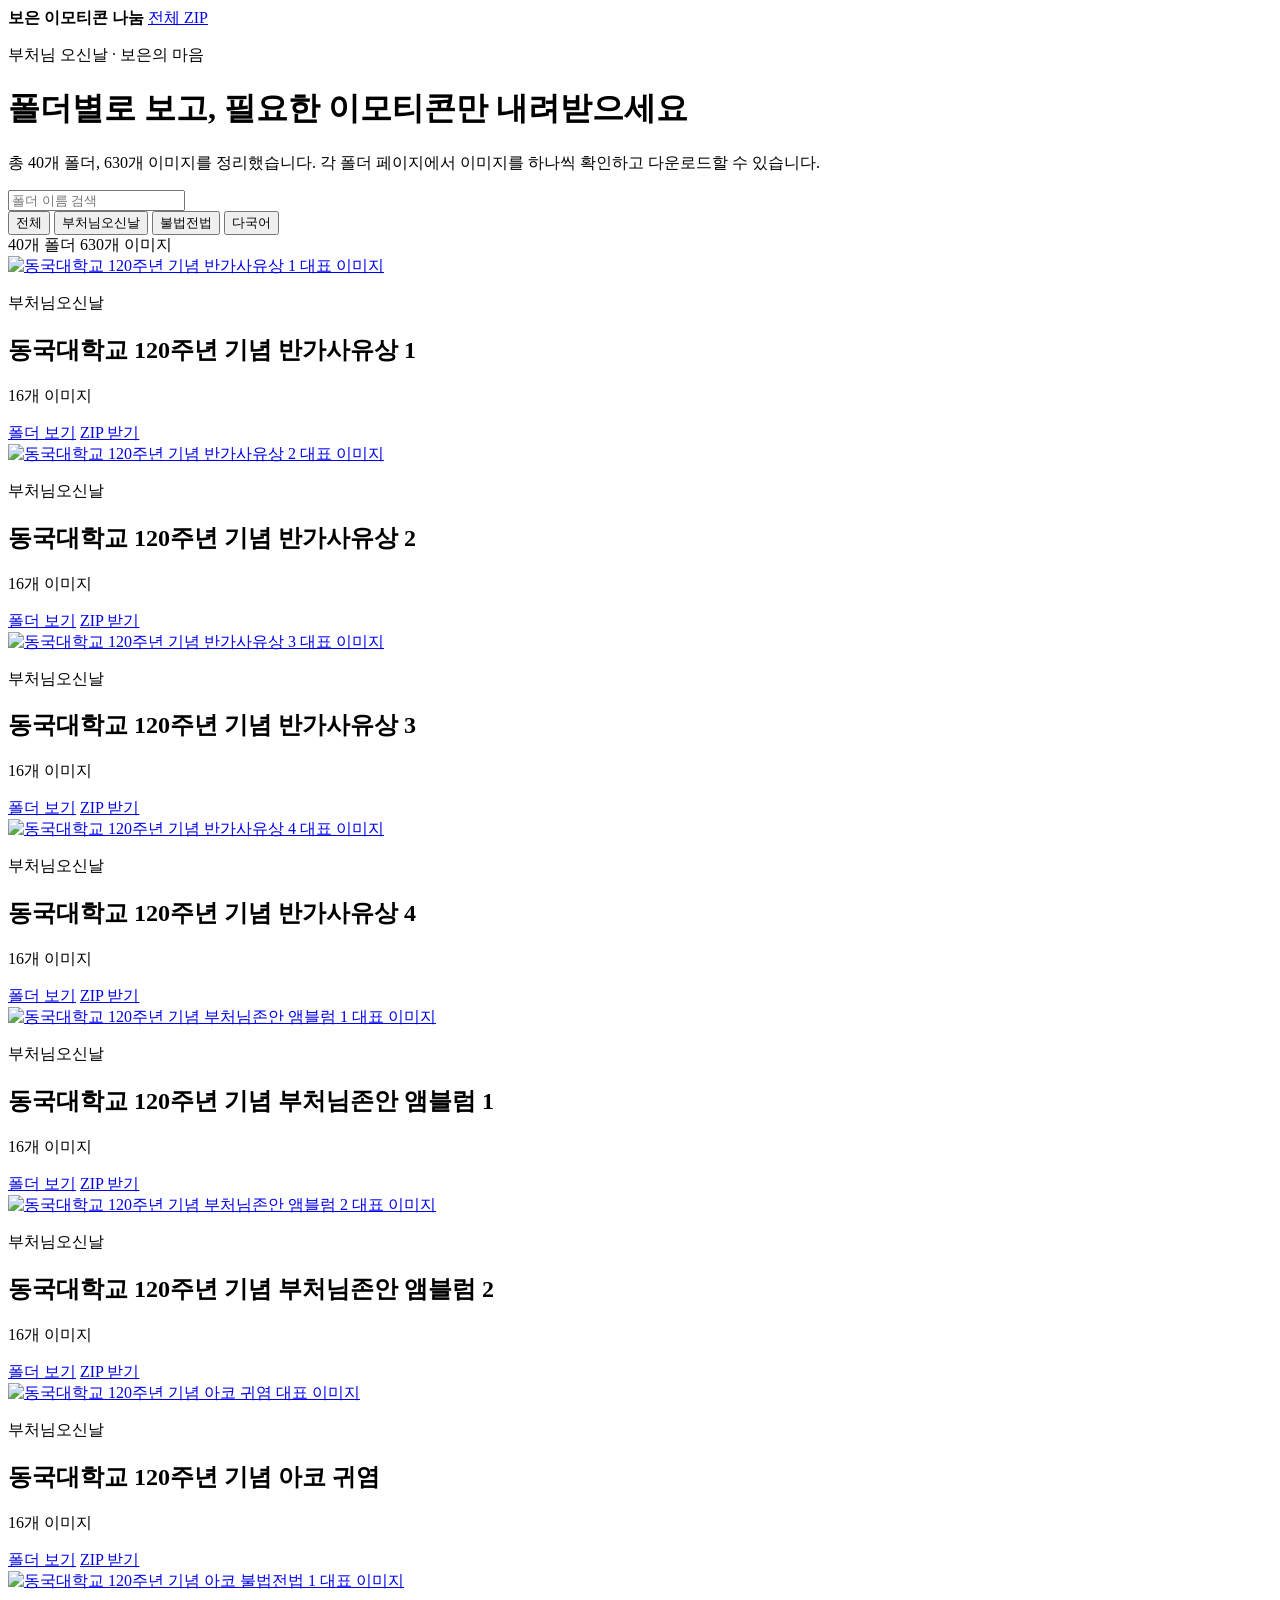
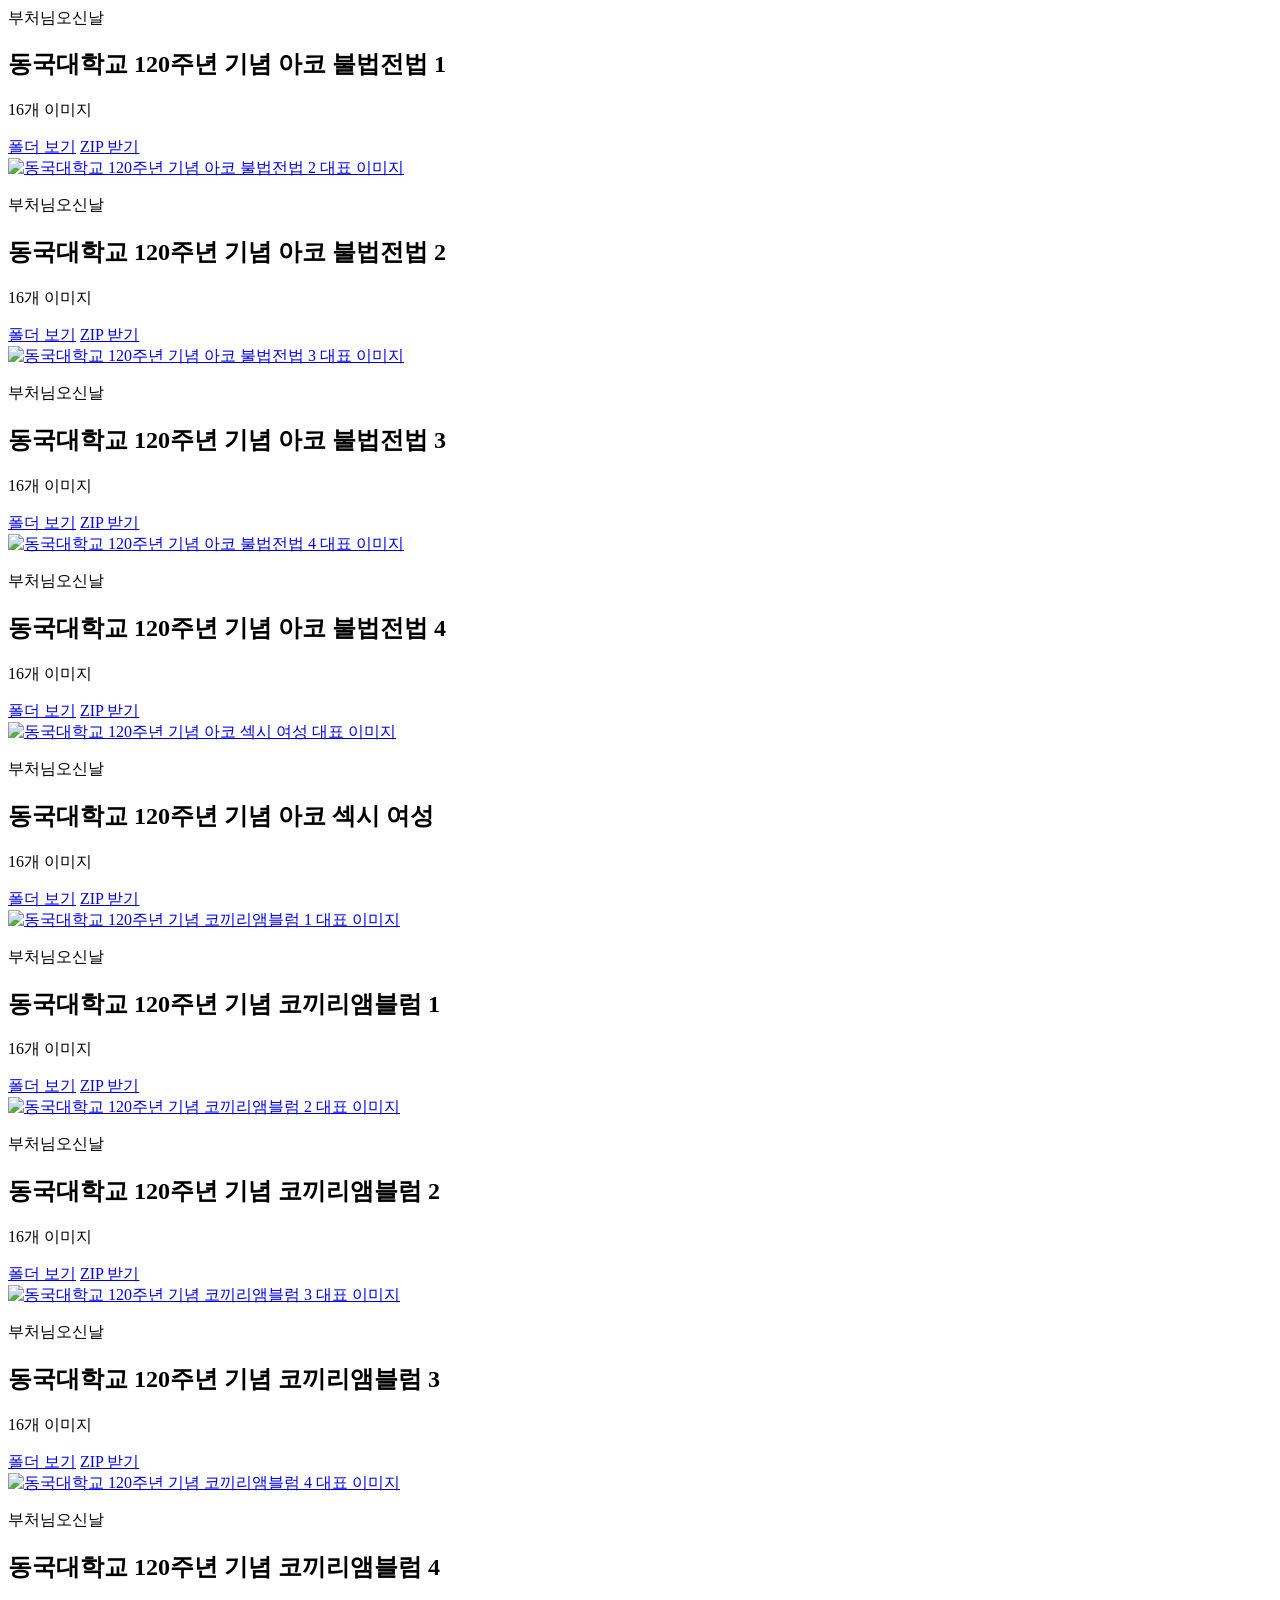
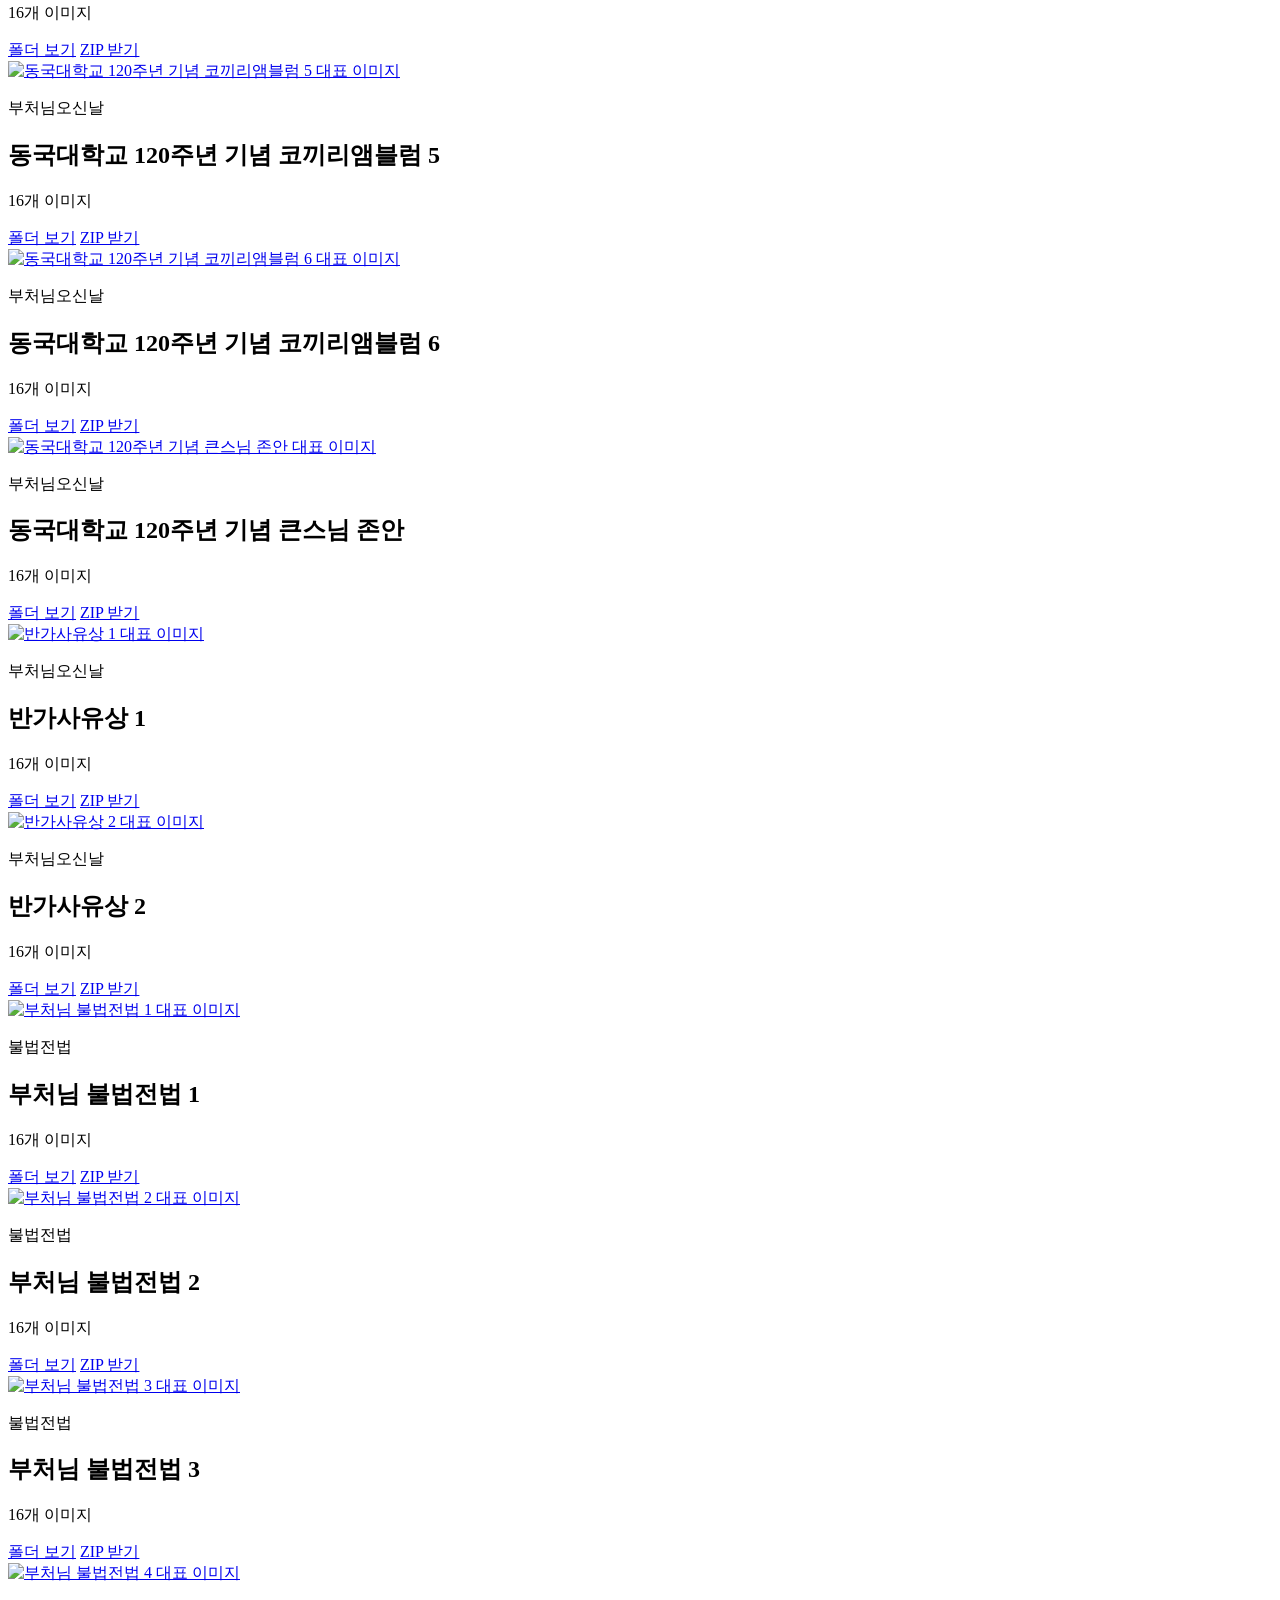
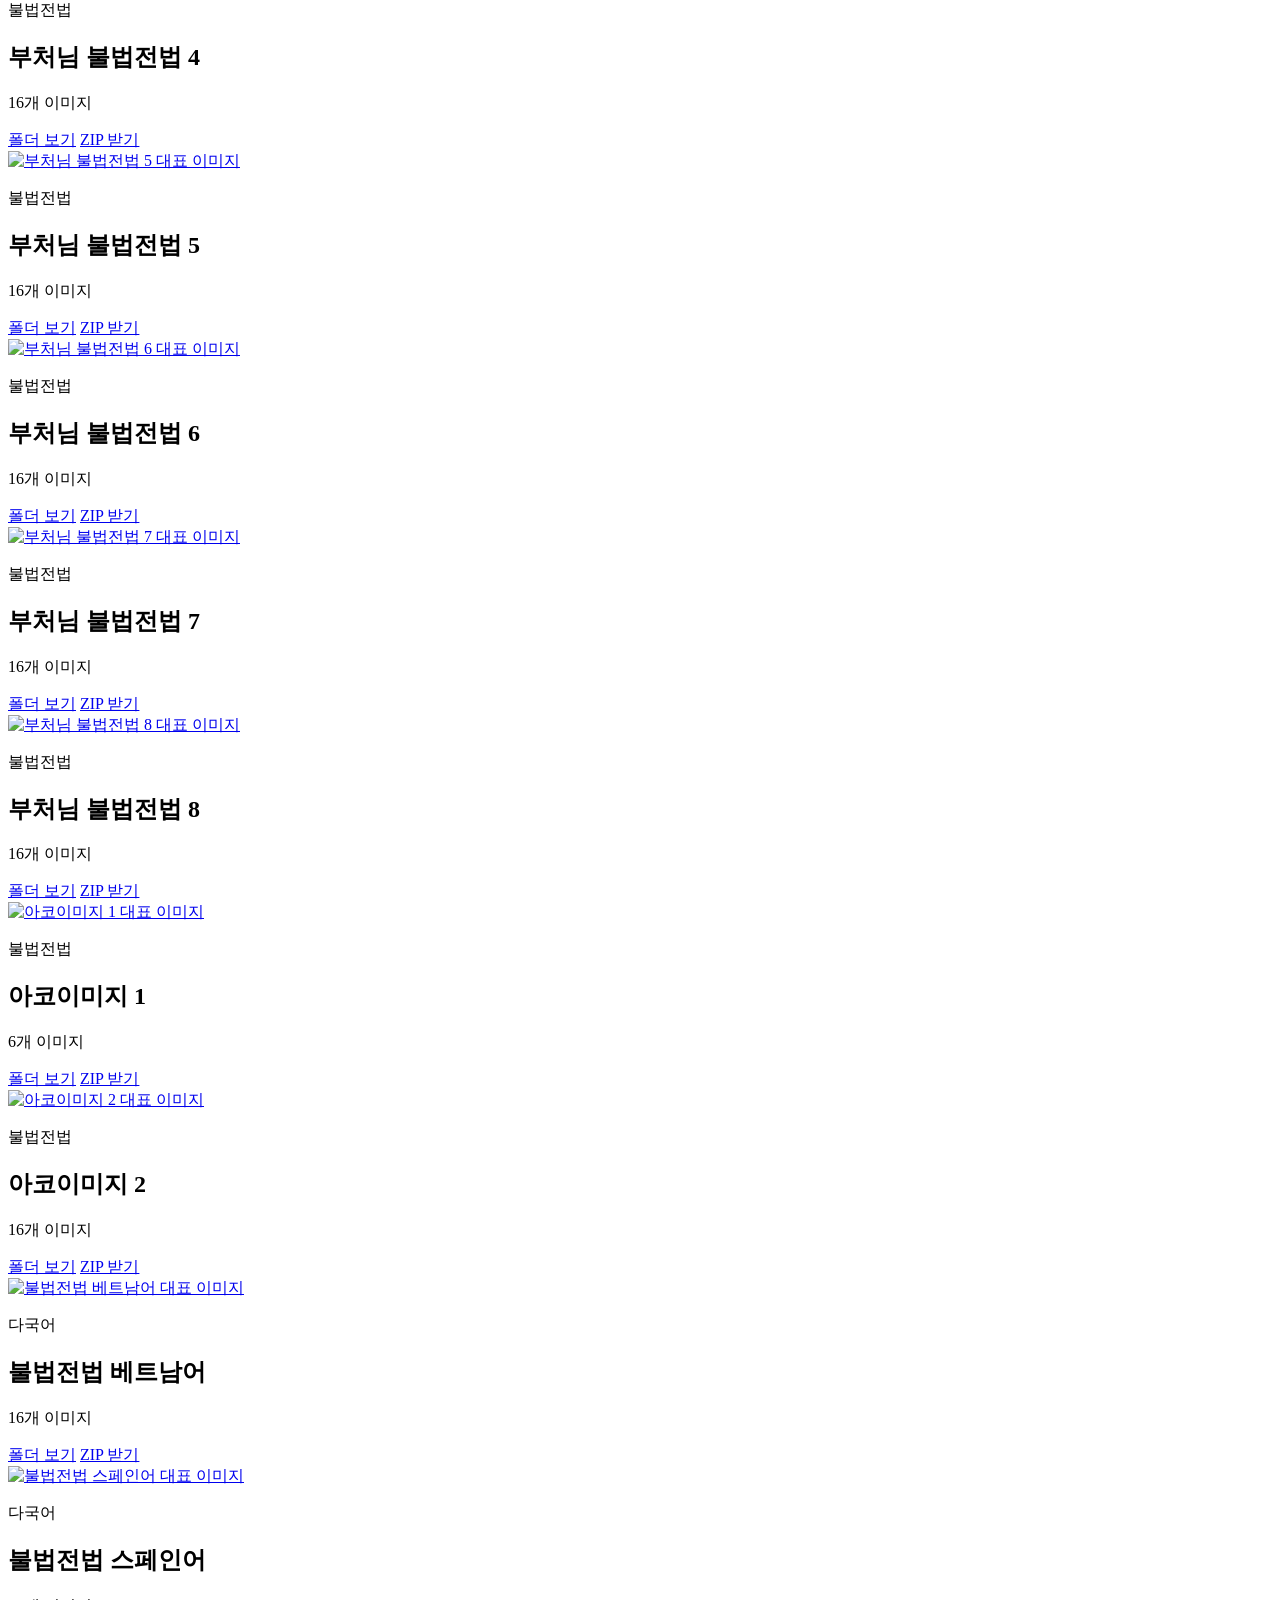
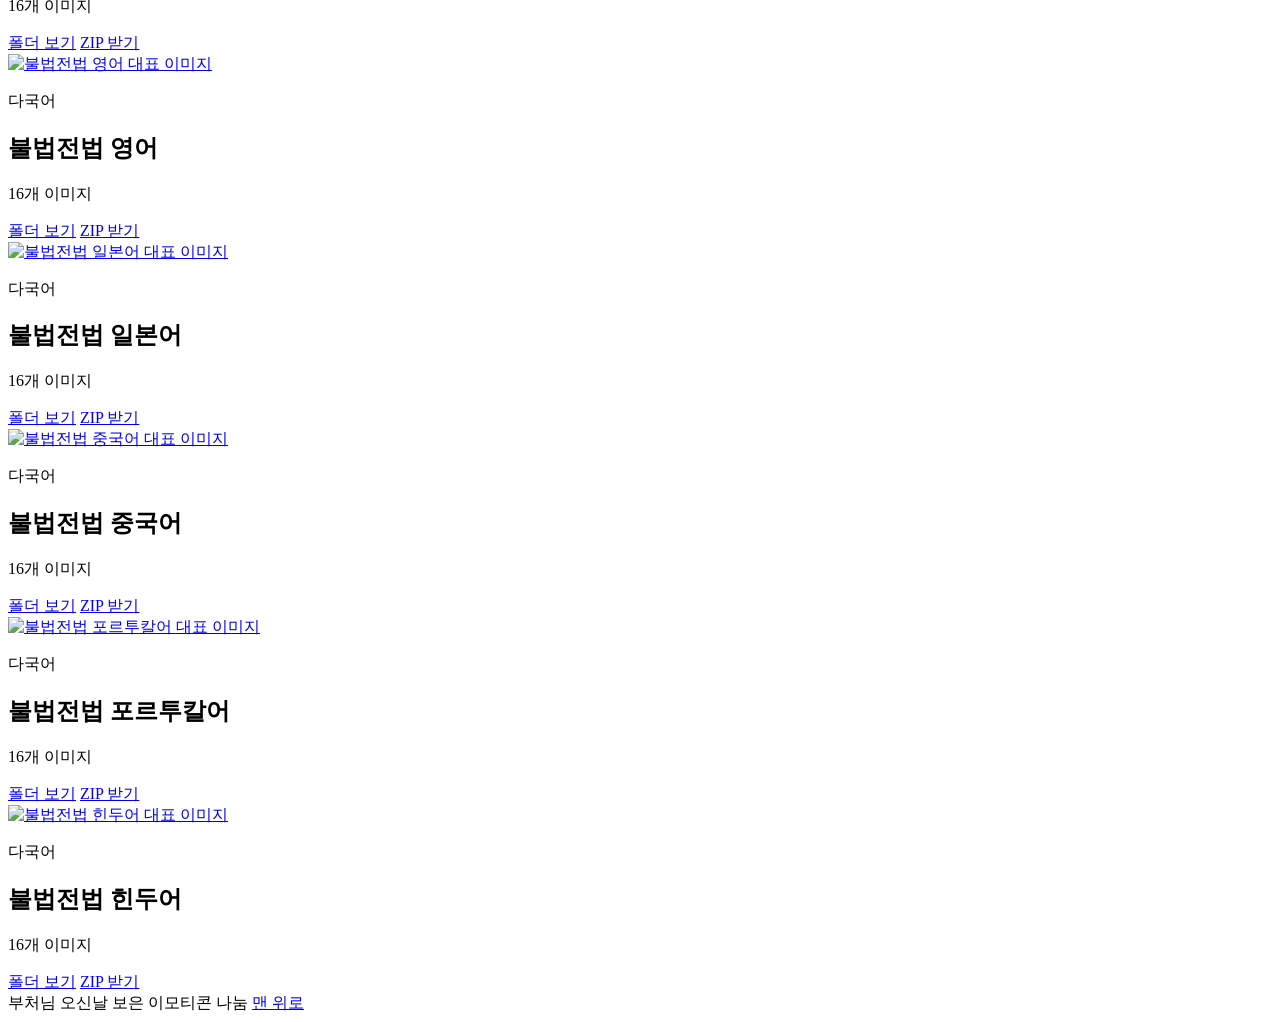
==== commit 0d3a01a3: "Remove Ako cute chubby detail page" ====
--- a/index.html
+++ b/index.html
@@ -124,18 +124,6 @@
       </div>
     </article>
 <article class="collection-card" data-category="korean">
-      <a class="thumb" href="pages/%EB%8F%99%EA%B5%AD%EB%8C%80%ED%95%99%EA%B5%90-120%EC%A3%BC%EB%85%84-%EA%B8%B0%EB%85%90-%EC%95%84%EC%BD%94-%EA%B7%80%EC%97%BC-%ED%8F%AC%EB%8F%99.html"><img src="stickers/%EB%8F%99%EA%B5%AD%EB%8C%80%ED%95%99%EA%B5%90-120%EC%A3%BC%EB%85%84-%EA%B8%B0%EB%85%90-%EC%95%84%EC%BD%94-%EA%B7%80%EC%97%BC-%ED%8F%AC%EB%8F%99/01_r1_c1.png" alt="동국대학교 120주년 기념 아코 귀염 포동 대표 이미지" loading="lazy"></a>
-      <div class="card-body">
-        <p class="category">부처님오신날</p>
-        <h2>동국대학교 120주년 기념 아코 귀염 포동</h2>
-        <p>16개 이미지</p>
-        <div class="card-actions">
-          <a class="button primary" href="pages/%EB%8F%99%EA%B5%AD%EB%8C%80%ED%95%99%EA%B5%90-120%EC%A3%BC%EB%85%84-%EA%B8%B0%EB%85%90-%EC%95%84%EC%BD%94-%EA%B7%80%EC%97%BC-%ED%8F%AC%EB%8F%99.html">폴더 보기</a>
-          <a class="button" href="downloads/%EB%8F%99%EA%B5%AD%EB%8C%80%ED%95%99%EA%B5%90-120%EC%A3%BC%EB%85%84-%EA%B8%B0%EB%85%90-%EC%95%84%EC%BD%94-%EA%B7%80%EC%97%BC-%ED%8F%AC%EB%8F%99.zip" download>ZIP 받기</a>
-        </div>
-      </div>
-    </article>
-<article class="collection-card" data-category="korean">
       <a class="thumb" href="pages/%EB%8F%99%EA%B5%AD%EB%8C%80%ED%95%99%EA%B5%90-120%EC%A3%BC%EB%85%84-%EA%B8%B0%EB%85%90-%EC%95%84%EC%BD%94-%EB%B6%88%EB%B2%95%EC%A0%84%EB%B2%95-1.html"><img src="stickers/%EB%8F%99%EA%B5%AD%EB%8C%80%ED%95%99%EA%B5%90-120%EC%A3%BC%EB%85%84-%EA%B8%B0%EB%85%90-%EC%95%84%EC%BD%94-%EB%B6%88%EB%B2%95%EC%A0%84%EB%B2%95-1/01_r1_c1.png" alt="동국대학교 120주년 기념 아코 불법전법 1 대표 이미지" loading="lazy"></a>
       <div class="card-body">
         <p class="category">부처님오신날</p>
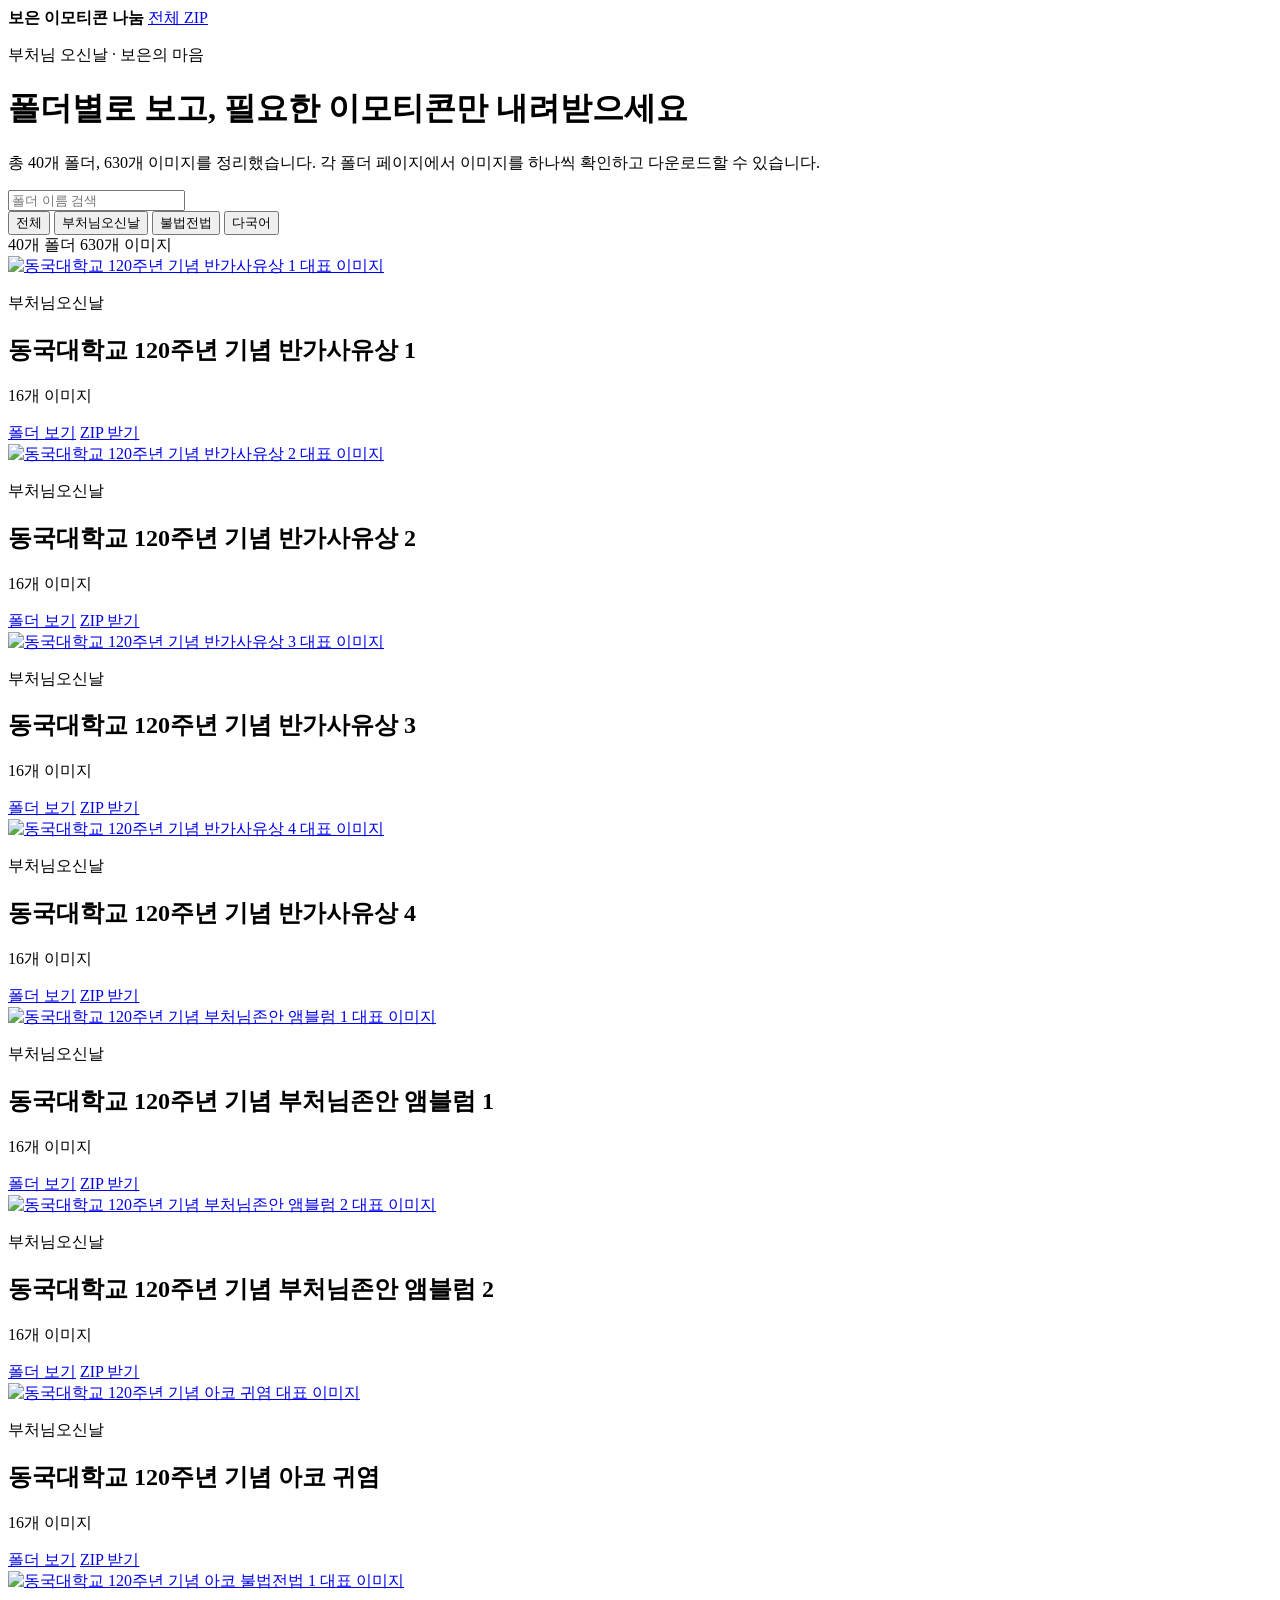
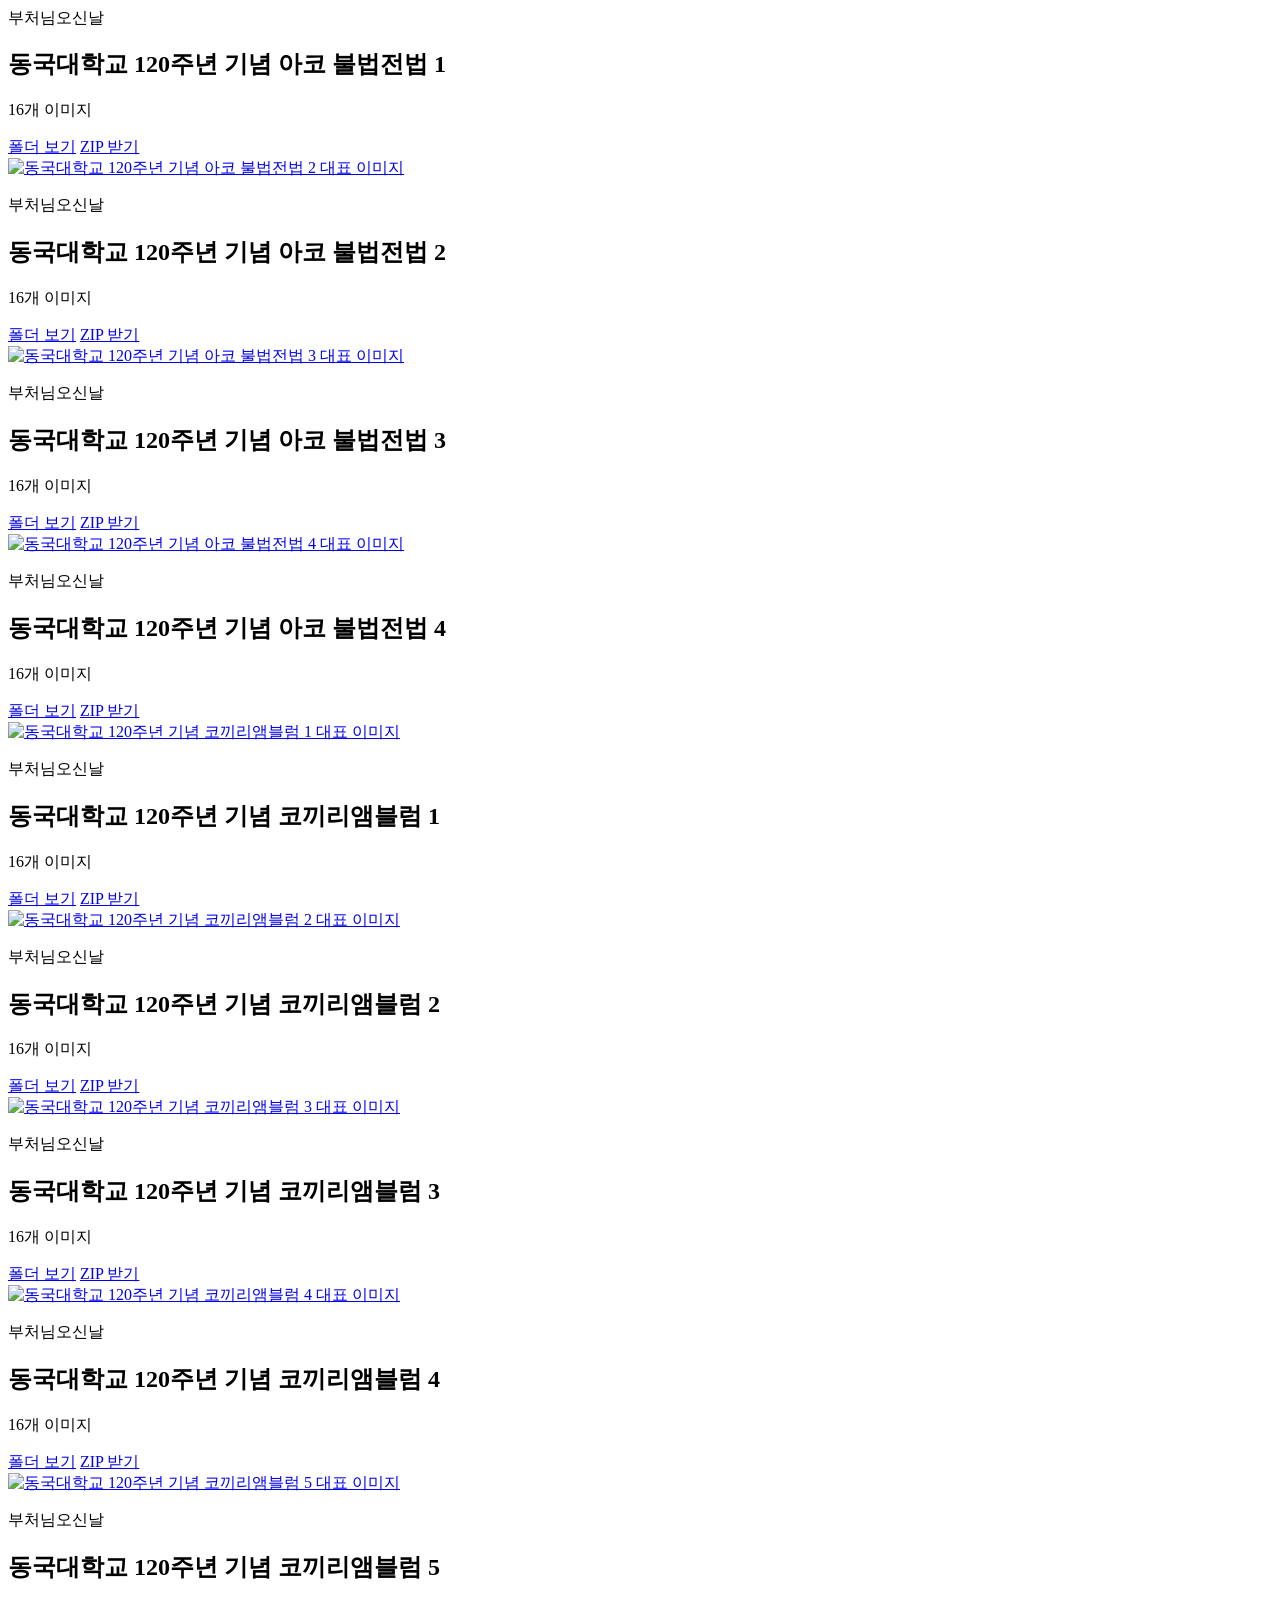
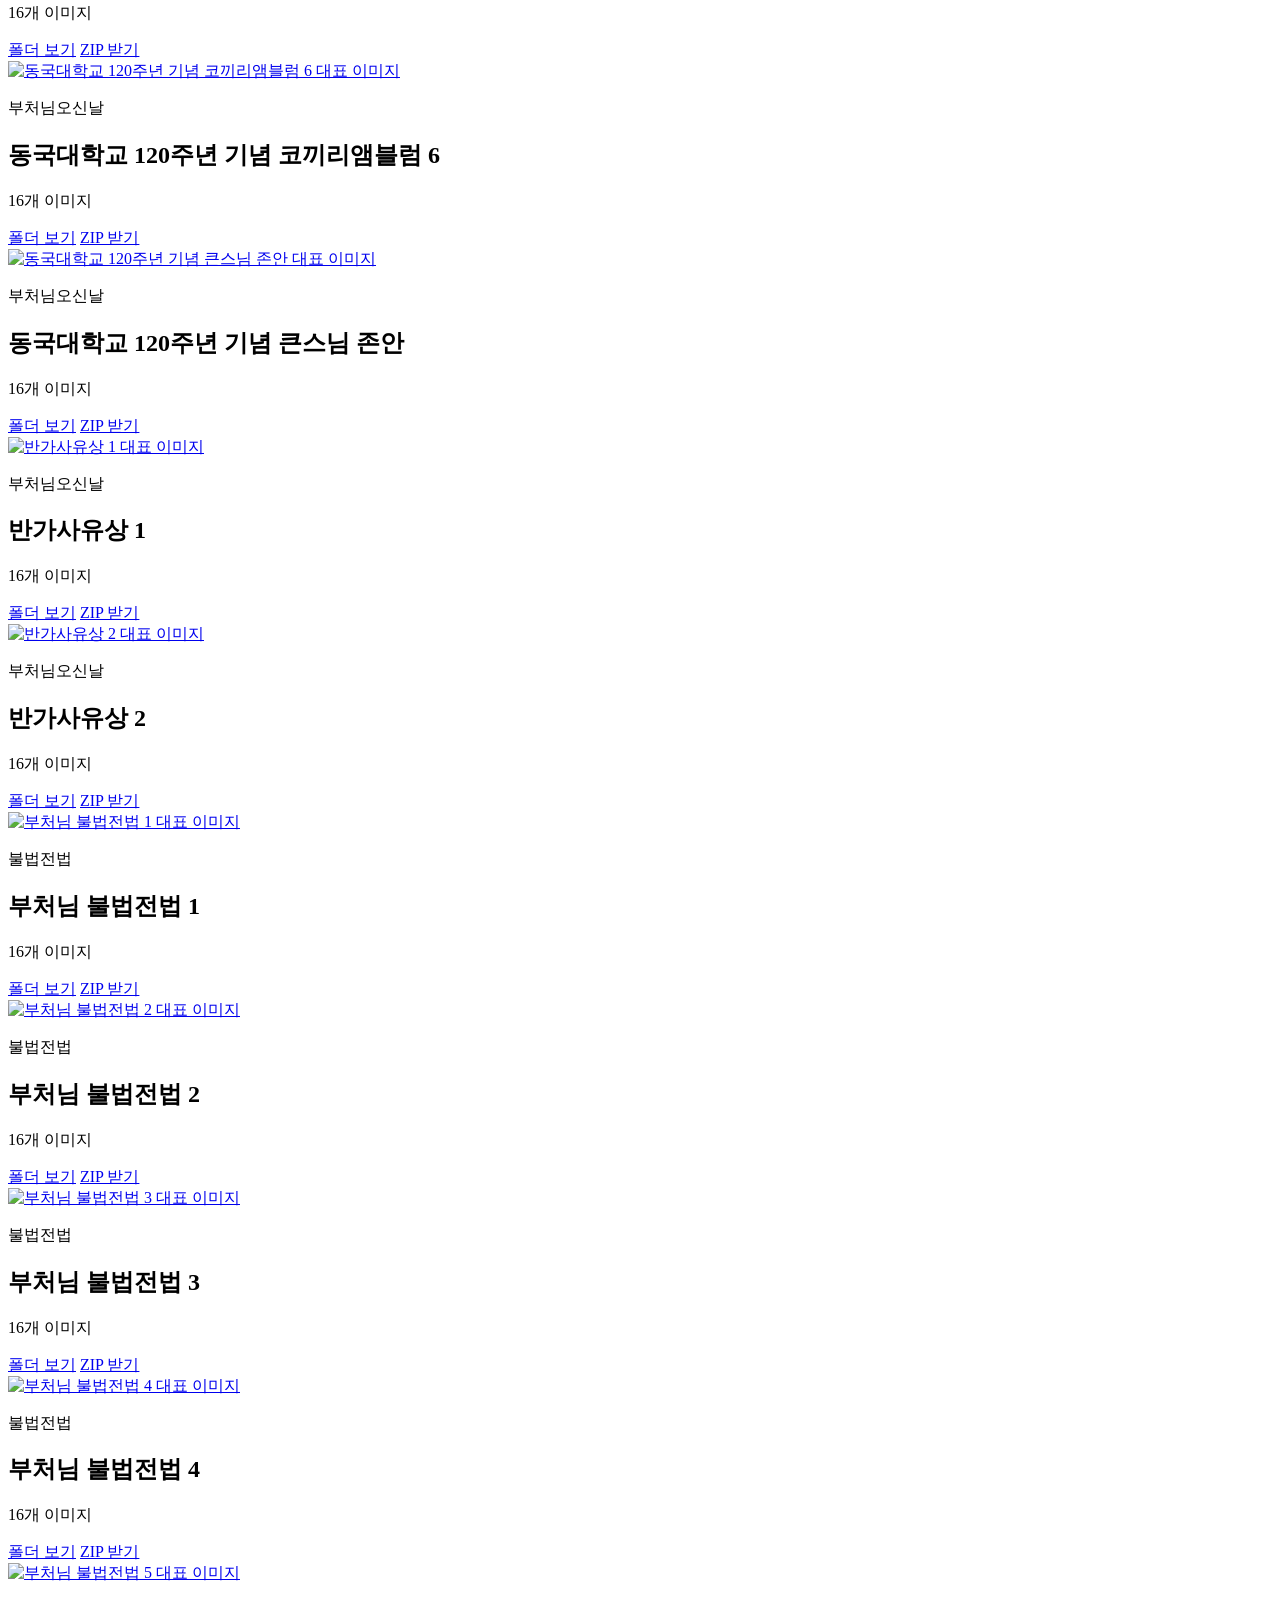
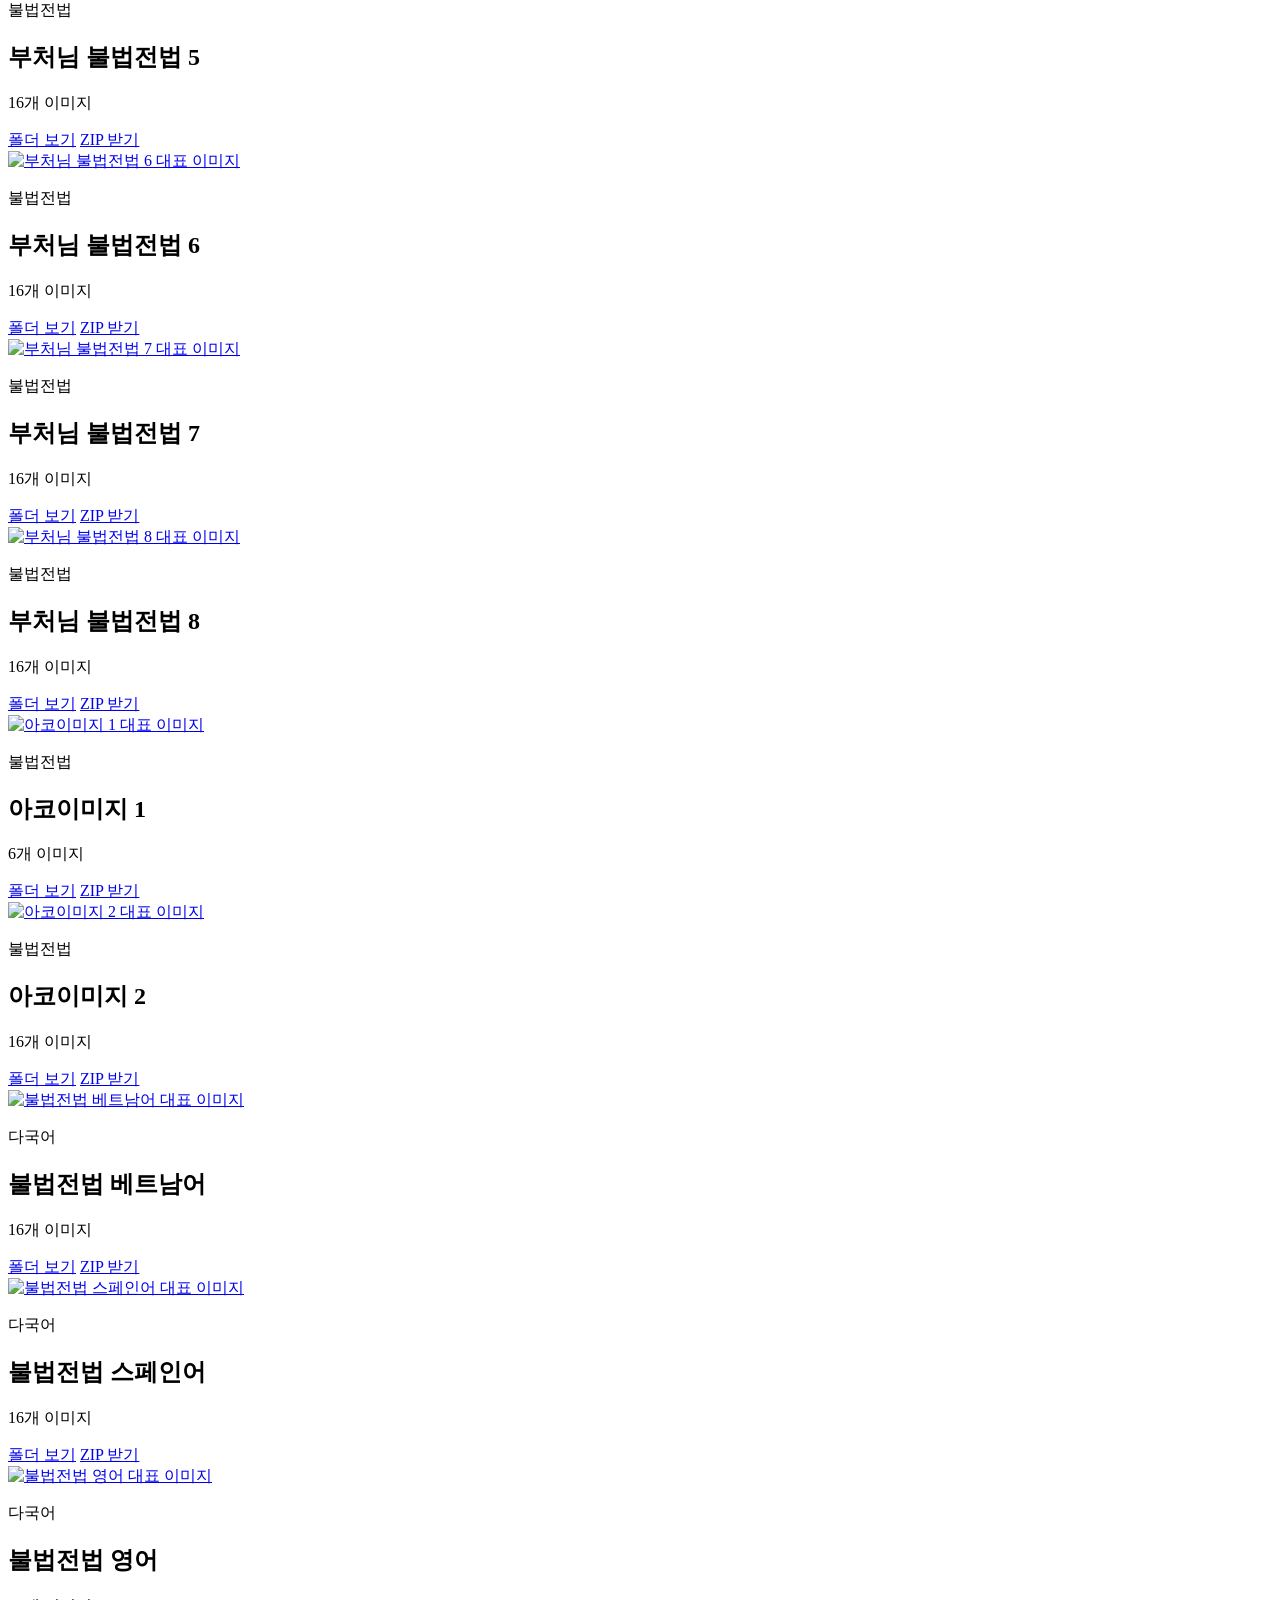
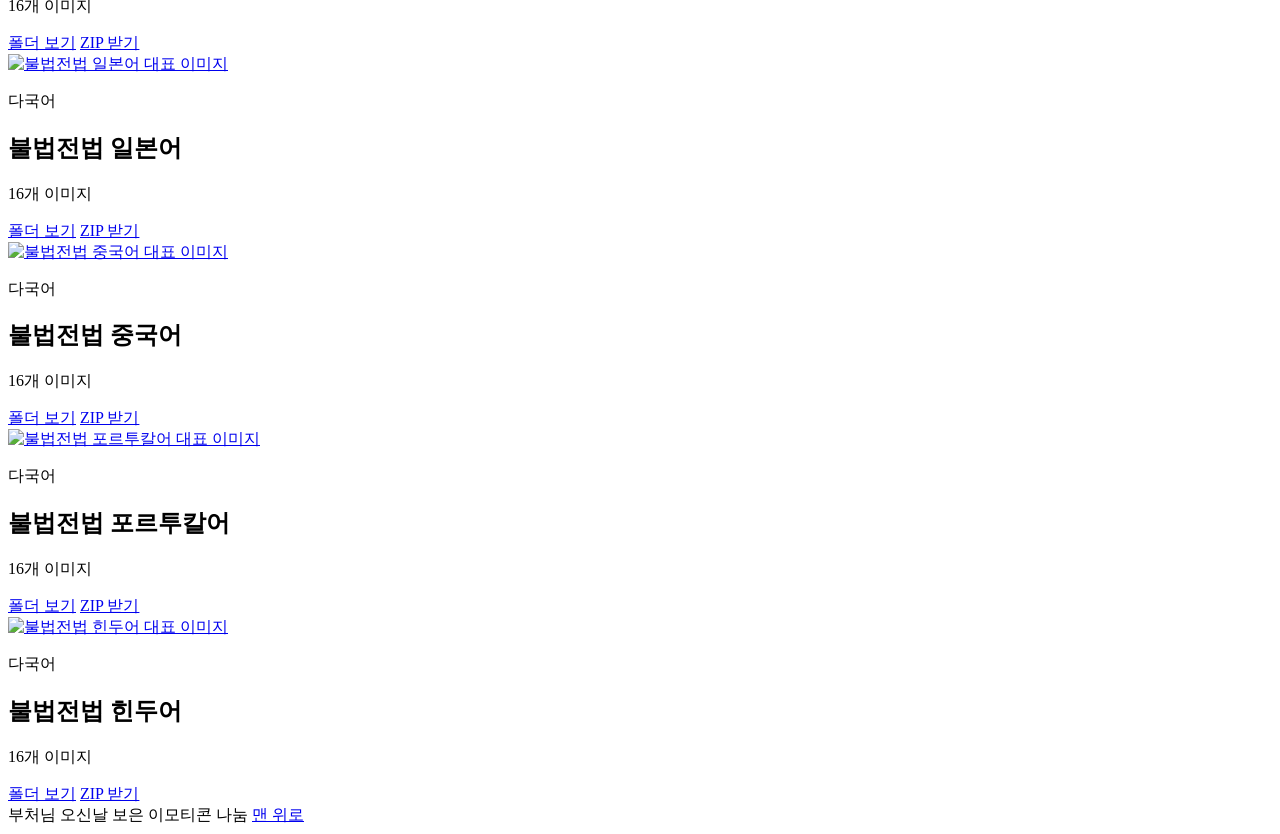
==== commit 9bb97b0c: "Remove Ako sexy female detail page" ====
--- a/index.html
+++ b/index.html
@@ -172,18 +172,6 @@
       </div>
     </article>
 <article class="collection-card" data-category="korean">
-      <a class="thumb" href="pages/%EB%8F%99%EA%B5%AD%EB%8C%80%ED%95%99%EA%B5%90-120%EC%A3%BC%EB%85%84-%EA%B8%B0%EB%85%90-%EC%95%84%EC%BD%94-%EC%84%B9%EC%8B%9C-%EC%97%AC%EC%84%B1.html"><img src="stickers/%EB%8F%99%EA%B5%AD%EB%8C%80%ED%95%99%EA%B5%90-120%EC%A3%BC%EB%85%84-%EA%B8%B0%EB%85%90-%EC%95%84%EC%BD%94-%EC%84%B9%EC%8B%9C-%EC%97%AC%EC%84%B1/01_r1_c1.png" alt="동국대학교 120주년 기념 아코 섹시 여성 대표 이미지" loading="lazy"></a>
-      <div class="card-body">
-        <p class="category">부처님오신날</p>
-        <h2>동국대학교 120주년 기념 아코 섹시 여성</h2>
-        <p>16개 이미지</p>
-        <div class="card-actions">
-          <a class="button primary" href="pages/%EB%8F%99%EA%B5%AD%EB%8C%80%ED%95%99%EA%B5%90-120%EC%A3%BC%EB%85%84-%EA%B8%B0%EB%85%90-%EC%95%84%EC%BD%94-%EC%84%B9%EC%8B%9C-%EC%97%AC%EC%84%B1.html">폴더 보기</a>
-          <a class="button" href="downloads/%EB%8F%99%EA%B5%AD%EB%8C%80%ED%95%99%EA%B5%90-120%EC%A3%BC%EB%85%84-%EA%B8%B0%EB%85%90-%EC%95%84%EC%BD%94-%EC%84%B9%EC%8B%9C-%EC%97%AC%EC%84%B1.zip" download>ZIP 받기</a>
-        </div>
-      </div>
-    </article>
-<article class="collection-card" data-category="korean">
       <a class="thumb" href="pages/%EB%8F%99%EA%B5%AD%EB%8C%80%ED%95%99%EA%B5%90-120%EC%A3%BC%EB%85%84-%EA%B8%B0%EB%85%90-%EC%BD%94%EB%81%BC%EB%A6%AC%EC%95%B0%EB%B8%94%EB%9F%BC-1.html"><img src="stickers/%EB%8F%99%EA%B5%AD%EB%8C%80%ED%95%99%EA%B5%90-120%EC%A3%BC%EB%85%84-%EA%B8%B0%EB%85%90-%EC%BD%94%EB%81%BC%EB%A6%AC%EC%95%B0%EB%B8%94%EB%9F%BC-1/01_r1_c1.png" alt="동국대학교 120주년 기념 코끼리앰블럼 1 대표 이미지" loading="lazy"></a>
       <div class="card-body">
         <p class="category">부처님오신날</p>
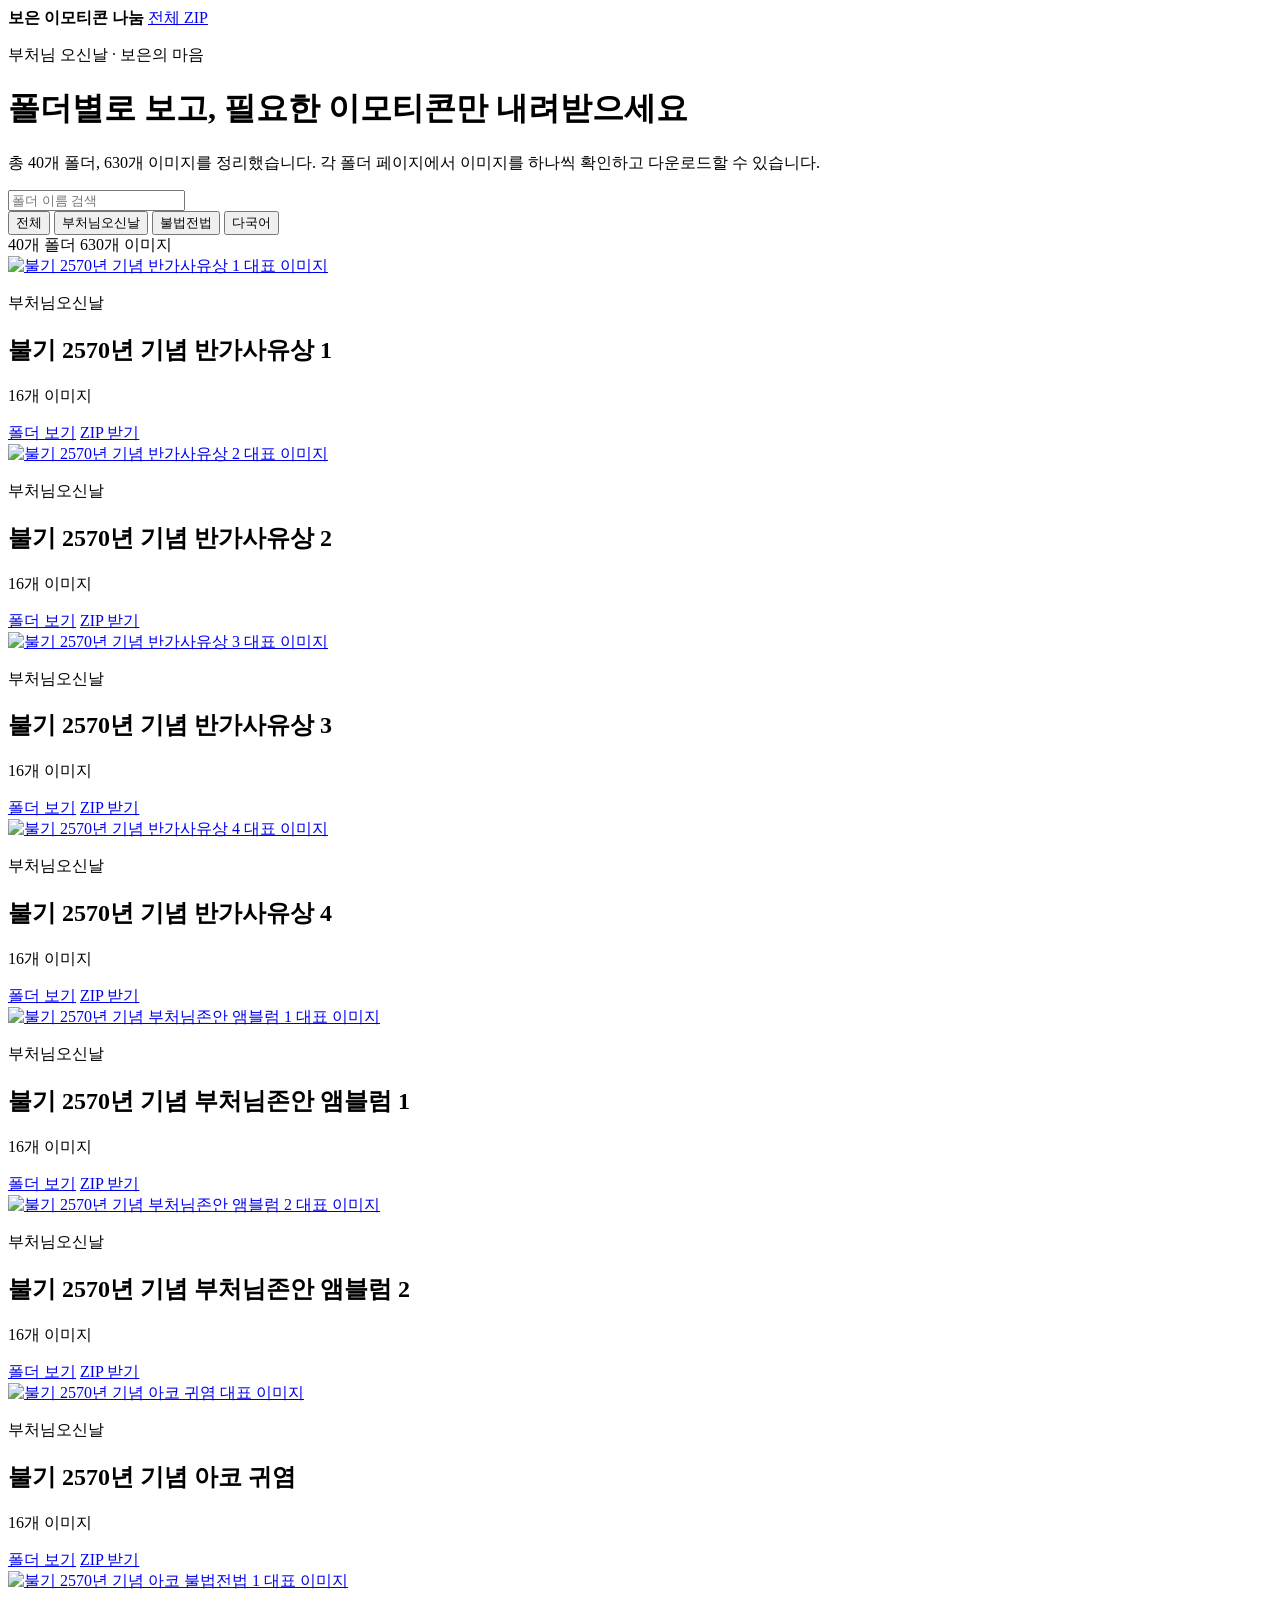
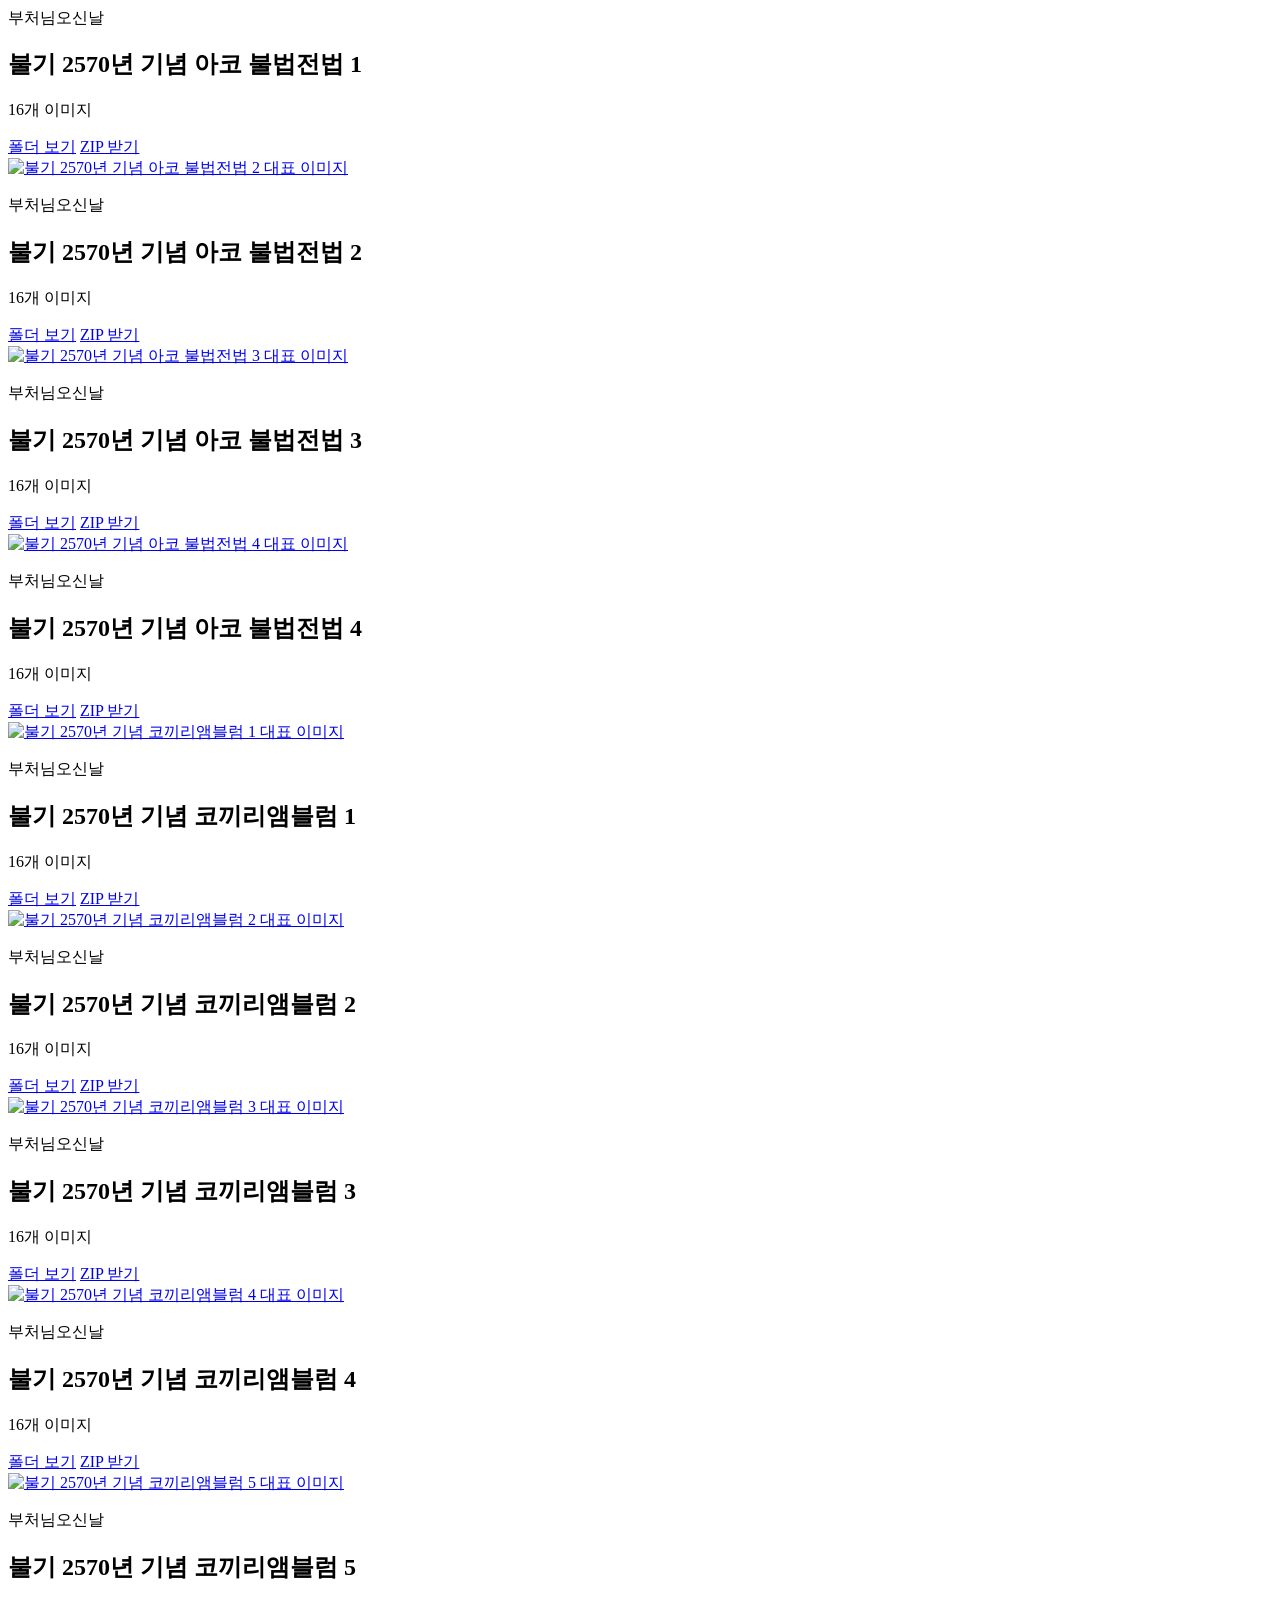
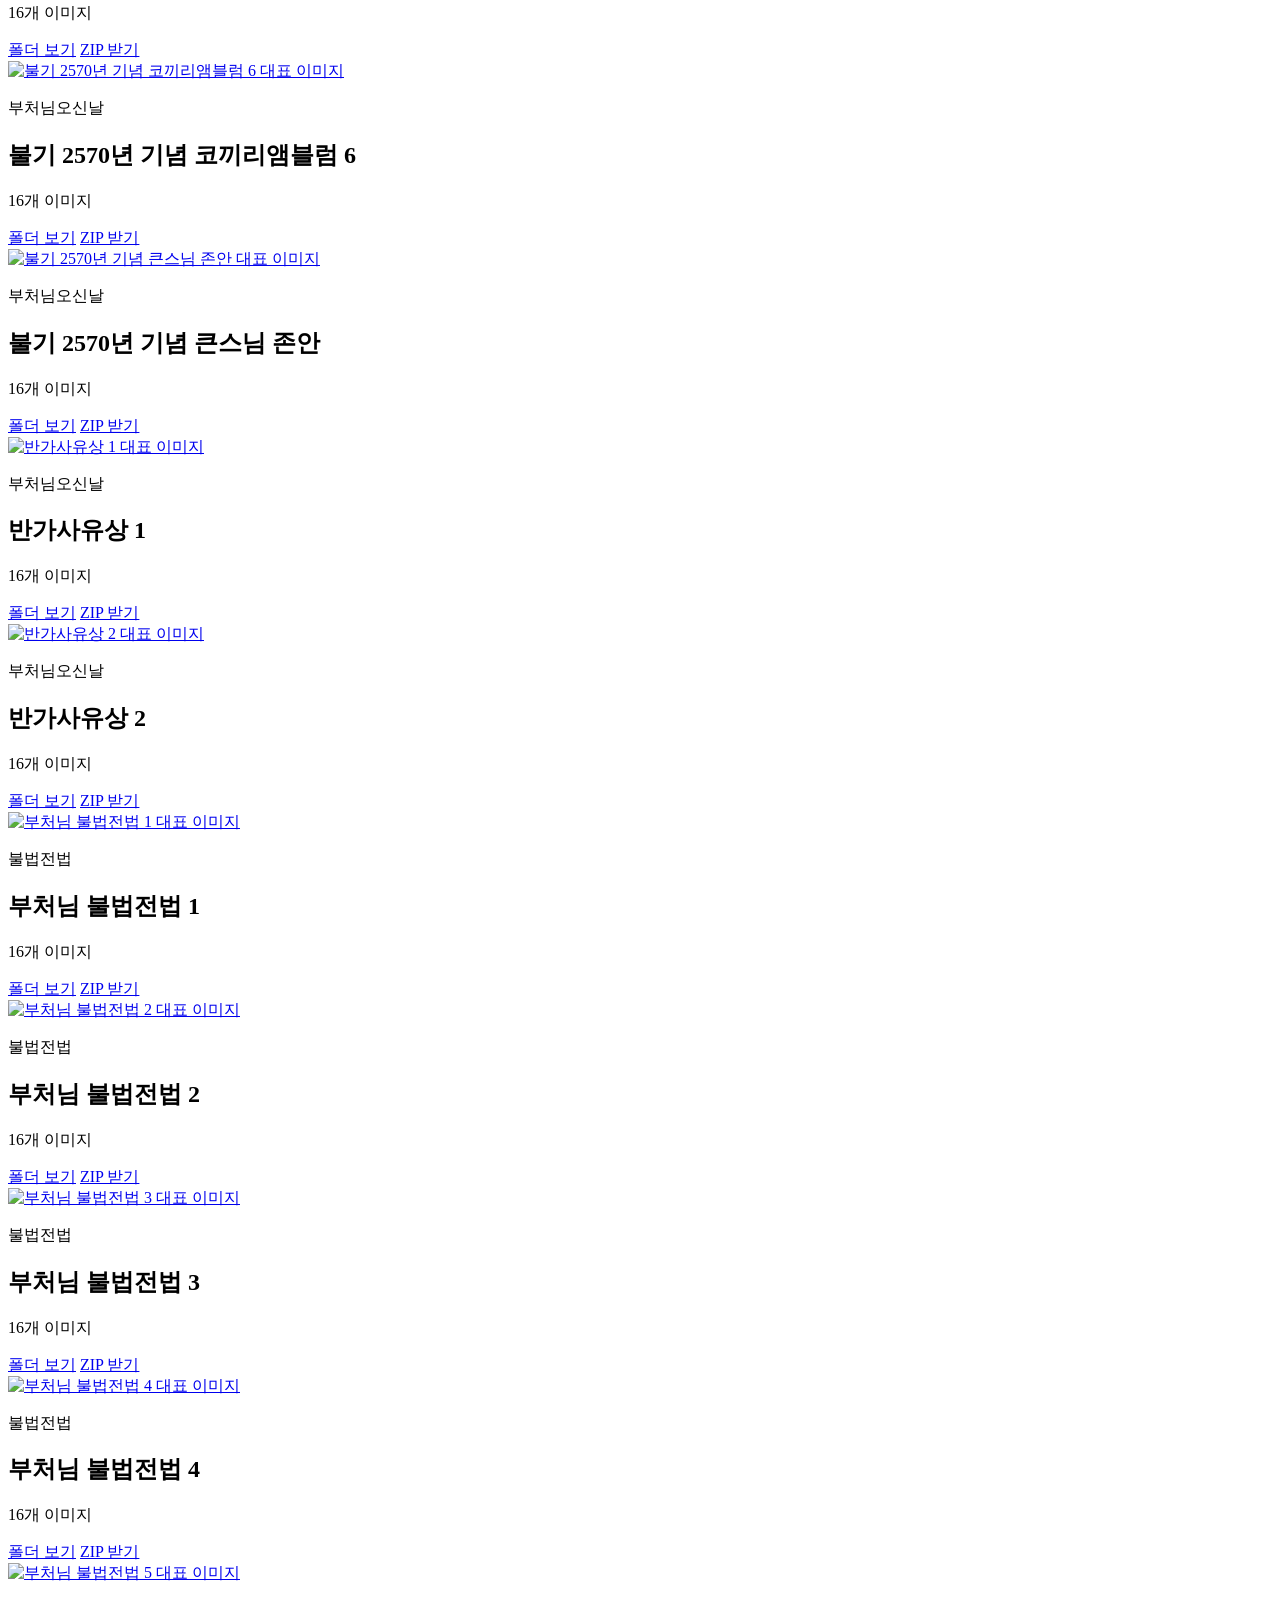
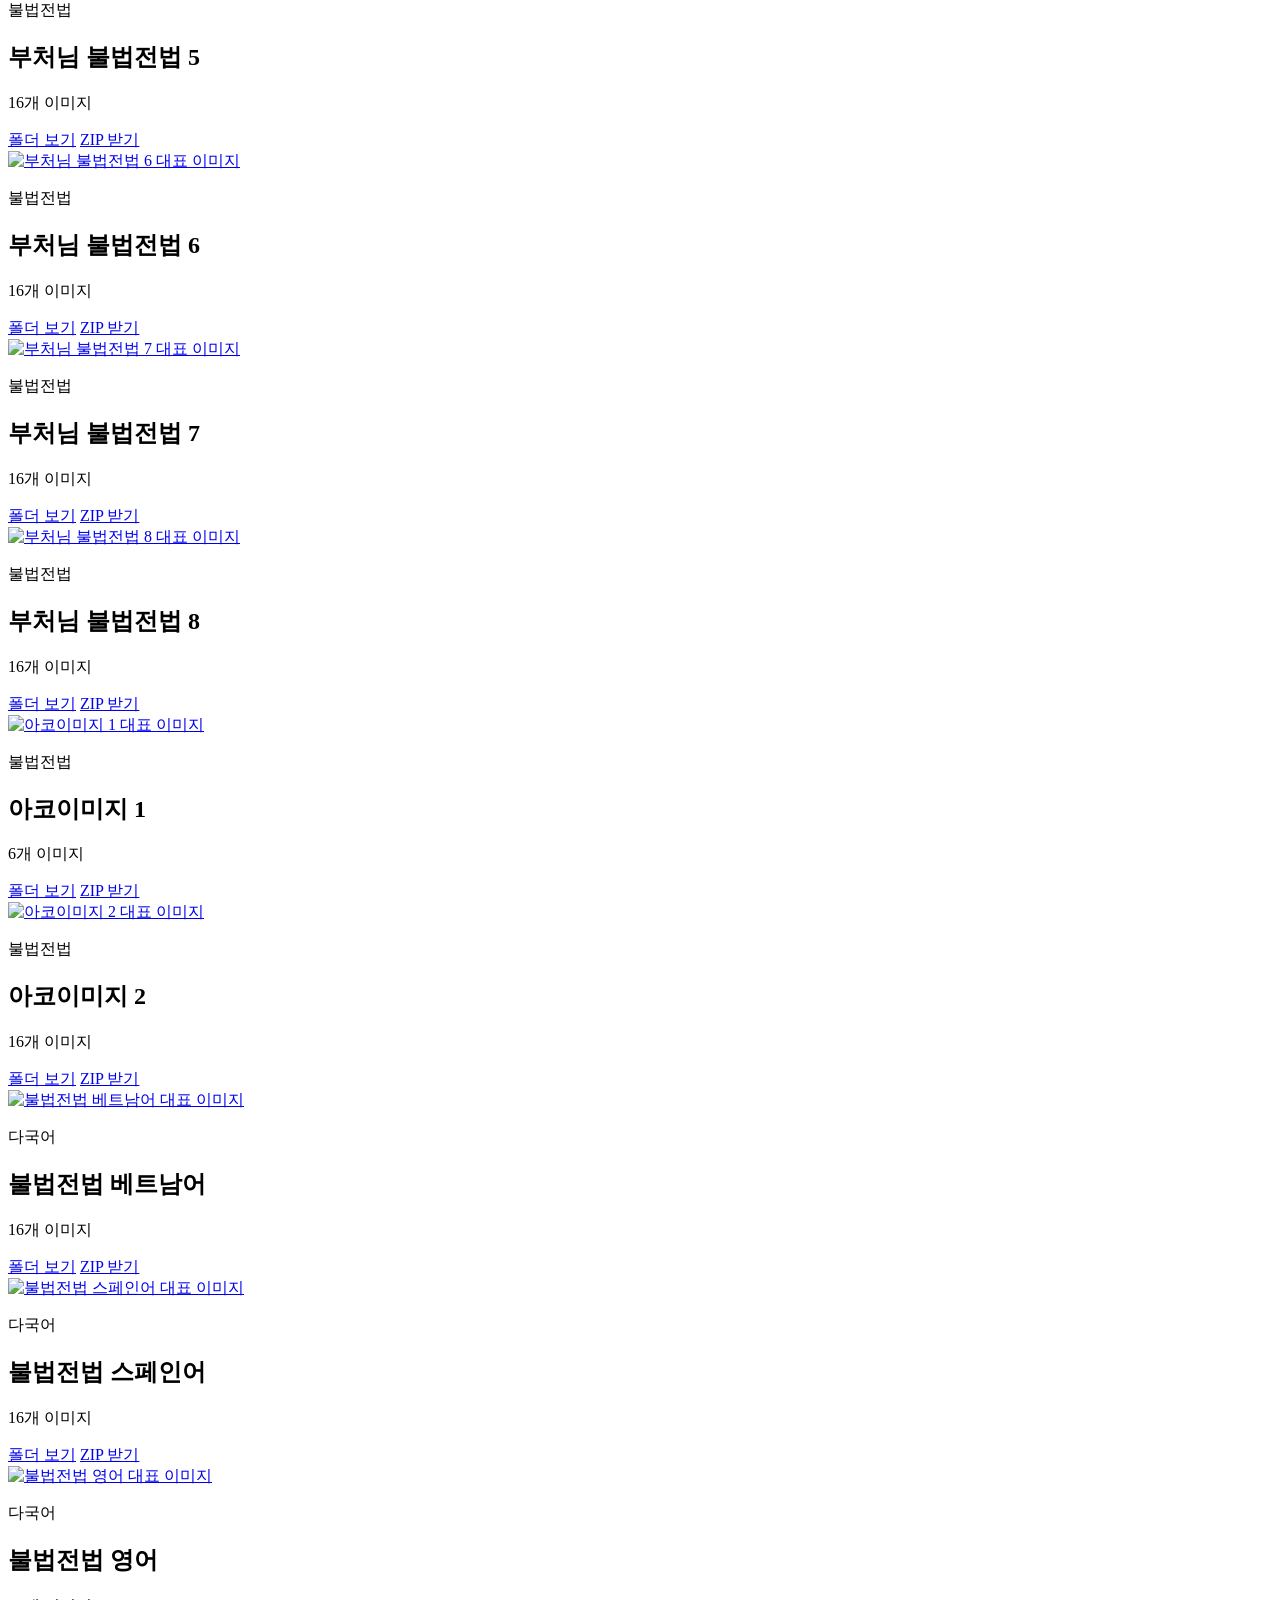
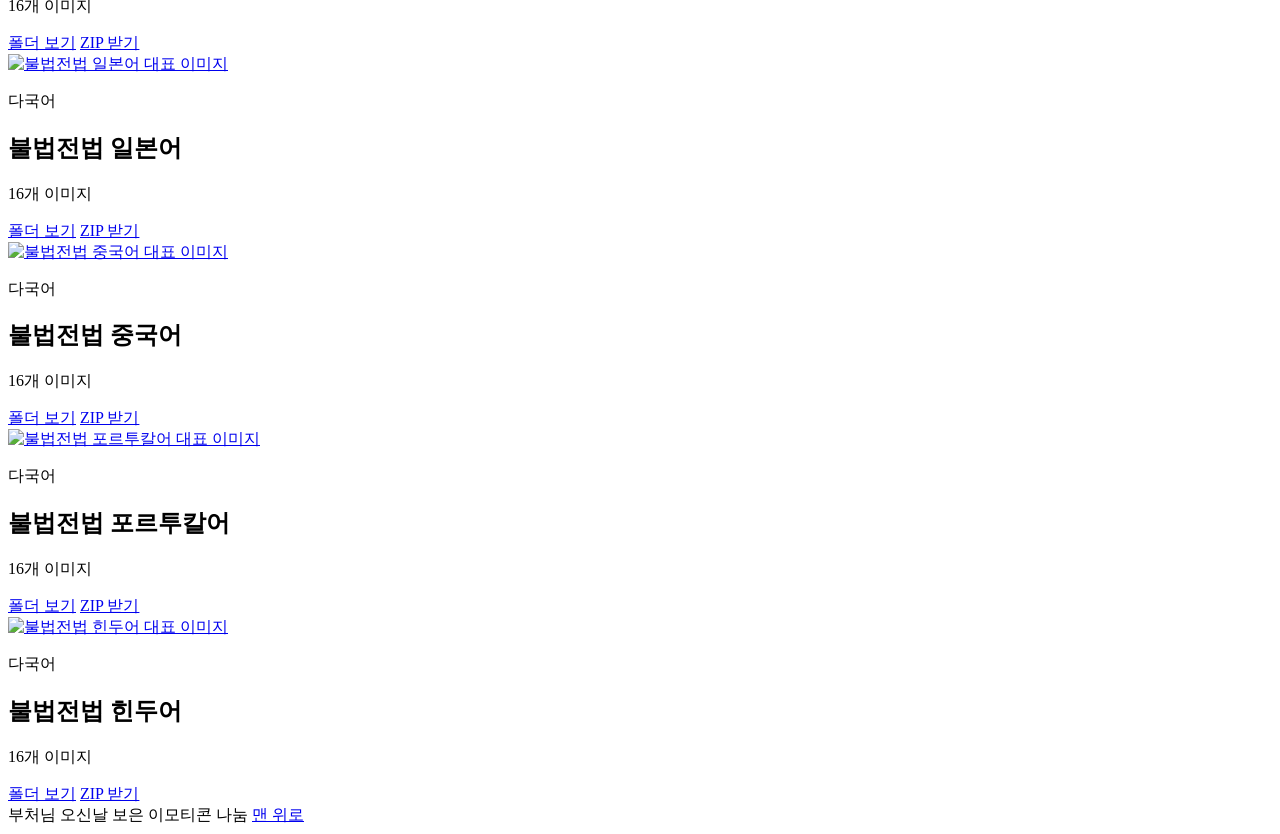
==== commit 1ad2cc7f: "Update anniversary wording on index page" ====
--- a/index.html
+++ b/index.html
@@ -40,10 +40,10 @@
 
       <section class="collection-grid" id="collectionGrid">
         <article class="collection-card" data-category="korean">
-      <a class="thumb" href="pages/%EB%8F%99%EA%B5%AD%EB%8C%80%ED%95%99%EA%B5%90-120%EC%A3%BC%EB%85%84-%EA%B8%B0%EB%85%90-%EB%B0%98%EA%B0%80%EC%82%AC%EC%9C%A0%EC%83%81-1.html"><img src="stickers/%EB%8F%99%EA%B5%AD%EB%8C%80%ED%95%99%EA%B5%90-120%EC%A3%BC%EB%85%84-%EA%B8%B0%EB%85%90-%EB%B0%98%EA%B0%80%EC%82%AC%EC%9C%A0%EC%83%81-1/01_r1_c1.png" alt="동국대학교 120주년 기념 반가사유상 1 대표 이미지" loading="lazy"></a>
-      <div class="card-body">
-        <p class="category">부처님오신날</p>
-        <h2>동국대학교 120주년 기념 반가사유상 1</h2>
+      <a class="thumb" href="pages/%EB%8F%99%EA%B5%AD%EB%8C%80%ED%95%99%EA%B5%90-120%EC%A3%BC%EB%85%84-%EA%B8%B0%EB%85%90-%EB%B0%98%EA%B0%80%EC%82%AC%EC%9C%A0%EC%83%81-1.html"><img src="stickers/%EB%8F%99%EA%B5%AD%EB%8C%80%ED%95%99%EA%B5%90-120%EC%A3%BC%EB%85%84-%EA%B8%B0%EB%85%90-%EB%B0%98%EA%B0%80%EC%82%AC%EC%9C%A0%EC%83%81-1/01_r1_c1.png" alt="불기 2570년 기념 반가사유상 1 대표 이미지" loading="lazy"></a>
+      <div class="card-body">
+        <p class="category">부처님오신날</p>
+        <h2>불기 2570년 기념 반가사유상 1</h2>
         <p>16개 이미지</p>
         <div class="card-actions">
           <a class="button primary" href="pages/%EB%8F%99%EA%B5%AD%EB%8C%80%ED%95%99%EA%B5%90-120%EC%A3%BC%EB%85%84-%EA%B8%B0%EB%85%90-%EB%B0%98%EA%B0%80%EC%82%AC%EC%9C%A0%EC%83%81-1.html">폴더 보기</a>
@@ -52,10 +52,10 @@
       </div>
     </article>
 <article class="collection-card" data-category="korean">
-      <a class="thumb" href="pages/%EB%8F%99%EA%B5%AD%EB%8C%80%ED%95%99%EA%B5%90-120%EC%A3%BC%EB%85%84-%EA%B8%B0%EB%85%90-%EB%B0%98%EA%B0%80%EC%82%AC%EC%9C%A0%EC%83%81-2.html"><img src="stickers/%EB%8F%99%EA%B5%AD%EB%8C%80%ED%95%99%EA%B5%90-120%EC%A3%BC%EB%85%84-%EA%B8%B0%EB%85%90-%EB%B0%98%EA%B0%80%EC%82%AC%EC%9C%A0%EC%83%81-2/01_r1_c1.png" alt="동국대학교 120주년 기념 반가사유상 2 대표 이미지" loading="lazy"></a>
-      <div class="card-body">
-        <p class="category">부처님오신날</p>
-        <h2>동국대학교 120주년 기념 반가사유상 2</h2>
+      <a class="thumb" href="pages/%EB%8F%99%EA%B5%AD%EB%8C%80%ED%95%99%EA%B5%90-120%EC%A3%BC%EB%85%84-%EA%B8%B0%EB%85%90-%EB%B0%98%EA%B0%80%EC%82%AC%EC%9C%A0%EC%83%81-2.html"><img src="stickers/%EB%8F%99%EA%B5%AD%EB%8C%80%ED%95%99%EA%B5%90-120%EC%A3%BC%EB%85%84-%EA%B8%B0%EB%85%90-%EB%B0%98%EA%B0%80%EC%82%AC%EC%9C%A0%EC%83%81-2/01_r1_c1.png" alt="불기 2570년 기념 반가사유상 2 대표 이미지" loading="lazy"></a>
+      <div class="card-body">
+        <p class="category">부처님오신날</p>
+        <h2>불기 2570년 기념 반가사유상 2</h2>
         <p>16개 이미지</p>
         <div class="card-actions">
           <a class="button primary" href="pages/%EB%8F%99%EA%B5%AD%EB%8C%80%ED%95%99%EA%B5%90-120%EC%A3%BC%EB%85%84-%EA%B8%B0%EB%85%90-%EB%B0%98%EA%B0%80%EC%82%AC%EC%9C%A0%EC%83%81-2.html">폴더 보기</a>
@@ -64,10 +64,10 @@
       </div>
     </article>
 <article class="collection-card" data-category="korean">
-      <a class="thumb" href="pages/%EB%8F%99%EA%B5%AD%EB%8C%80%ED%95%99%EA%B5%90-120%EC%A3%BC%EB%85%84-%EA%B8%B0%EB%85%90-%EB%B0%98%EA%B0%80%EC%82%AC%EC%9C%A0%EC%83%81-3.html"><img src="stickers/%EB%8F%99%EA%B5%AD%EB%8C%80%ED%95%99%EA%B5%90-120%EC%A3%BC%EB%85%84-%EA%B8%B0%EB%85%90-%EB%B0%98%EA%B0%80%EC%82%AC%EC%9C%A0%EC%83%81-3/01_r1_c1.png" alt="동국대학교 120주년 기념 반가사유상 3 대표 이미지" loading="lazy"></a>
-      <div class="card-body">
-        <p class="category">부처님오신날</p>
-        <h2>동국대학교 120주년 기념 반가사유상 3</h2>
+      <a class="thumb" href="pages/%EB%8F%99%EA%B5%AD%EB%8C%80%ED%95%99%EA%B5%90-120%EC%A3%BC%EB%85%84-%EA%B8%B0%EB%85%90-%EB%B0%98%EA%B0%80%EC%82%AC%EC%9C%A0%EC%83%81-3.html"><img src="stickers/%EB%8F%99%EA%B5%AD%EB%8C%80%ED%95%99%EA%B5%90-120%EC%A3%BC%EB%85%84-%EA%B8%B0%EB%85%90-%EB%B0%98%EA%B0%80%EC%82%AC%EC%9C%A0%EC%83%81-3/01_r1_c1.png" alt="불기 2570년 기념 반가사유상 3 대표 이미지" loading="lazy"></a>
+      <div class="card-body">
+        <p class="category">부처님오신날</p>
+        <h2>불기 2570년 기념 반가사유상 3</h2>
         <p>16개 이미지</p>
         <div class="card-actions">
           <a class="button primary" href="pages/%EB%8F%99%EA%B5%AD%EB%8C%80%ED%95%99%EA%B5%90-120%EC%A3%BC%EB%85%84-%EA%B8%B0%EB%85%90-%EB%B0%98%EA%B0%80%EC%82%AC%EC%9C%A0%EC%83%81-3.html">폴더 보기</a>
@@ -76,10 +76,10 @@
       </div>
     </article>
 <article class="collection-card" data-category="korean">
-      <a class="thumb" href="pages/%EB%8F%99%EA%B5%AD%EB%8C%80%ED%95%99%EA%B5%90-120%EC%A3%BC%EB%85%84-%EA%B8%B0%EB%85%90-%EB%B0%98%EA%B0%80%EC%82%AC%EC%9C%A0%EC%83%81-4.html"><img src="stickers/%EB%8F%99%EA%B5%AD%EB%8C%80%ED%95%99%EA%B5%90-120%EC%A3%BC%EB%85%84-%EA%B8%B0%EB%85%90-%EB%B0%98%EA%B0%80%EC%82%AC%EC%9C%A0%EC%83%81-4/01_r1_c1.png" alt="동국대학교 120주년 기념 반가사유상 4 대표 이미지" loading="lazy"></a>
-      <div class="card-body">
-        <p class="category">부처님오신날</p>
-        <h2>동국대학교 120주년 기념 반가사유상 4</h2>
+      <a class="thumb" href="pages/%EB%8F%99%EA%B5%AD%EB%8C%80%ED%95%99%EA%B5%90-120%EC%A3%BC%EB%85%84-%EA%B8%B0%EB%85%90-%EB%B0%98%EA%B0%80%EC%82%AC%EC%9C%A0%EC%83%81-4.html"><img src="stickers/%EB%8F%99%EA%B5%AD%EB%8C%80%ED%95%99%EA%B5%90-120%EC%A3%BC%EB%85%84-%EA%B8%B0%EB%85%90-%EB%B0%98%EA%B0%80%EC%82%AC%EC%9C%A0%EC%83%81-4/01_r1_c1.png" alt="불기 2570년 기념 반가사유상 4 대표 이미지" loading="lazy"></a>
+      <div class="card-body">
+        <p class="category">부처님오신날</p>
+        <h2>불기 2570년 기념 반가사유상 4</h2>
         <p>16개 이미지</p>
         <div class="card-actions">
           <a class="button primary" href="pages/%EB%8F%99%EA%B5%AD%EB%8C%80%ED%95%99%EA%B5%90-120%EC%A3%BC%EB%85%84-%EA%B8%B0%EB%85%90-%EB%B0%98%EA%B0%80%EC%82%AC%EC%9C%A0%EC%83%81-4.html">폴더 보기</a>
@@ -88,10 +88,10 @@
       </div>
     </article>
 <article class="collection-card" data-category="korean">
-      <a class="thumb" href="pages/%EB%8F%99%EA%B5%AD%EB%8C%80%ED%95%99%EA%B5%90-120%EC%A3%BC%EB%85%84-%EA%B8%B0%EB%85%90-%EB%B6%80%EC%B2%98%EB%8B%98%EC%A1%B4%EC%95%88-%EC%95%B0%EB%B8%94%EB%9F%BC-1.html"><img src="stickers/%EB%8F%99%EA%B5%AD%EB%8C%80%ED%95%99%EA%B5%90-120%EC%A3%BC%EB%85%84-%EA%B8%B0%EB%85%90-%EB%B6%80%EC%B2%98%EB%8B%98%EC%A1%B4%EC%95%88-%EC%95%B0%EB%B8%94%EB%9F%BC-1/01_r1_c1.png" alt="동국대학교 120주년 기념 부처님존안 앰블럼 1 대표 이미지" loading="lazy"></a>
-      <div class="card-body">
-        <p class="category">부처님오신날</p>
-        <h2>동국대학교 120주년 기념 부처님존안 앰블럼 1</h2>
+      <a class="thumb" href="pages/%EB%8F%99%EA%B5%AD%EB%8C%80%ED%95%99%EA%B5%90-120%EC%A3%BC%EB%85%84-%EA%B8%B0%EB%85%90-%EB%B6%80%EC%B2%98%EB%8B%98%EC%A1%B4%EC%95%88-%EC%95%B0%EB%B8%94%EB%9F%BC-1.html"><img src="stickers/%EB%8F%99%EA%B5%AD%EB%8C%80%ED%95%99%EA%B5%90-120%EC%A3%BC%EB%85%84-%EA%B8%B0%EB%85%90-%EB%B6%80%EC%B2%98%EB%8B%98%EC%A1%B4%EC%95%88-%EC%95%B0%EB%B8%94%EB%9F%BC-1/01_r1_c1.png" alt="불기 2570년 기념 부처님존안 앰블럼 1 대표 이미지" loading="lazy"></a>
+      <div class="card-body">
+        <p class="category">부처님오신날</p>
+        <h2>불기 2570년 기념 부처님존안 앰블럼 1</h2>
         <p>16개 이미지</p>
         <div class="card-actions">
           <a class="button primary" href="pages/%EB%8F%99%EA%B5%AD%EB%8C%80%ED%95%99%EA%B5%90-120%EC%A3%BC%EB%85%84-%EA%B8%B0%EB%85%90-%EB%B6%80%EC%B2%98%EB%8B%98%EC%A1%B4%EC%95%88-%EC%95%B0%EB%B8%94%EB%9F%BC-1.html">폴더 보기</a>
@@ -100,10 +100,10 @@
       </div>
     </article>
 <article class="collection-card" data-category="korean">
-      <a class="thumb" href="pages/%EB%8F%99%EA%B5%AD%EB%8C%80%ED%95%99%EA%B5%90-120%EC%A3%BC%EB%85%84-%EA%B8%B0%EB%85%90-%EB%B6%80%EC%B2%98%EB%8B%98%EC%A1%B4%EC%95%88-%EC%95%B0%EB%B8%94%EB%9F%BC-2.html"><img src="stickers/%EB%8F%99%EA%B5%AD%EB%8C%80%ED%95%99%EA%B5%90-120%EC%A3%BC%EB%85%84-%EA%B8%B0%EB%85%90-%EB%B6%80%EC%B2%98%EB%8B%98%EC%A1%B4%EC%95%88-%EC%95%B0%EB%B8%94%EB%9F%BC-2/01_r1_c1.png" alt="동국대학교 120주년 기념 부처님존안 앰블럼 2 대표 이미지" loading="lazy"></a>
-      <div class="card-body">
-        <p class="category">부처님오신날</p>
-        <h2>동국대학교 120주년 기념 부처님존안 앰블럼 2</h2>
+      <a class="thumb" href="pages/%EB%8F%99%EA%B5%AD%EB%8C%80%ED%95%99%EA%B5%90-120%EC%A3%BC%EB%85%84-%EA%B8%B0%EB%85%90-%EB%B6%80%EC%B2%98%EB%8B%98%EC%A1%B4%EC%95%88-%EC%95%B0%EB%B8%94%EB%9F%BC-2.html"><img src="stickers/%EB%8F%99%EA%B5%AD%EB%8C%80%ED%95%99%EA%B5%90-120%EC%A3%BC%EB%85%84-%EA%B8%B0%EB%85%90-%EB%B6%80%EC%B2%98%EB%8B%98%EC%A1%B4%EC%95%88-%EC%95%B0%EB%B8%94%EB%9F%BC-2/01_r1_c1.png" alt="불기 2570년 기념 부처님존안 앰블럼 2 대표 이미지" loading="lazy"></a>
+      <div class="card-body">
+        <p class="category">부처님오신날</p>
+        <h2>불기 2570년 기념 부처님존안 앰블럼 2</h2>
         <p>16개 이미지</p>
         <div class="card-actions">
           <a class="button primary" href="pages/%EB%8F%99%EA%B5%AD%EB%8C%80%ED%95%99%EA%B5%90-120%EC%A3%BC%EB%85%84-%EA%B8%B0%EB%85%90-%EB%B6%80%EC%B2%98%EB%8B%98%EC%A1%B4%EC%95%88-%EC%95%B0%EB%B8%94%EB%9F%BC-2.html">폴더 보기</a>
@@ -112,10 +112,10 @@
       </div>
     </article>
 <article class="collection-card" data-category="korean">
-      <a class="thumb" href="pages/%EB%8F%99%EA%B5%AD%EB%8C%80%ED%95%99%EA%B5%90-120%EC%A3%BC%EB%85%84-%EA%B8%B0%EB%85%90-%EC%95%84%EC%BD%94-%EA%B7%80%EC%97%BC.html"><img src="stickers/%EB%8F%99%EA%B5%AD%EB%8C%80%ED%95%99%EA%B5%90-120%EC%A3%BC%EB%85%84-%EA%B8%B0%EB%85%90-%EC%95%84%EC%BD%94-%EA%B7%80%EC%97%BC/01_r1_c1.png" alt="동국대학교 120주년 기념 아코 귀염 대표 이미지" loading="lazy"></a>
-      <div class="card-body">
-        <p class="category">부처님오신날</p>
-        <h2>동국대학교 120주년 기념 아코 귀염</h2>
+      <a class="thumb" href="pages/%EB%8F%99%EA%B5%AD%EB%8C%80%ED%95%99%EA%B5%90-120%EC%A3%BC%EB%85%84-%EA%B8%B0%EB%85%90-%EC%95%84%EC%BD%94-%EA%B7%80%EC%97%BC.html"><img src="stickers/%EB%8F%99%EA%B5%AD%EB%8C%80%ED%95%99%EA%B5%90-120%EC%A3%BC%EB%85%84-%EA%B8%B0%EB%85%90-%EC%95%84%EC%BD%94-%EA%B7%80%EC%97%BC/01_r1_c1.png" alt="불기 2570년 기념 아코 귀염 대표 이미지" loading="lazy"></a>
+      <div class="card-body">
+        <p class="category">부처님오신날</p>
+        <h2>불기 2570년 기념 아코 귀염</h2>
         <p>16개 이미지</p>
         <div class="card-actions">
           <a class="button primary" href="pages/%EB%8F%99%EA%B5%AD%EB%8C%80%ED%95%99%EA%B5%90-120%EC%A3%BC%EB%85%84-%EA%B8%B0%EB%85%90-%EC%95%84%EC%BD%94-%EA%B7%80%EC%97%BC.html">폴더 보기</a>
@@ -124,10 +124,10 @@
       </div>
     </article>
 <article class="collection-card" data-category="korean">
-      <a class="thumb" href="pages/%EB%8F%99%EA%B5%AD%EB%8C%80%ED%95%99%EA%B5%90-120%EC%A3%BC%EB%85%84-%EA%B8%B0%EB%85%90-%EC%95%84%EC%BD%94-%EB%B6%88%EB%B2%95%EC%A0%84%EB%B2%95-1.html"><img src="stickers/%EB%8F%99%EA%B5%AD%EB%8C%80%ED%95%99%EA%B5%90-120%EC%A3%BC%EB%85%84-%EA%B8%B0%EB%85%90-%EC%95%84%EC%BD%94-%EB%B6%88%EB%B2%95%EC%A0%84%EB%B2%95-1/01_r1_c1.png" alt="동국대학교 120주년 기념 아코 불법전법 1 대표 이미지" loading="lazy"></a>
-      <div class="card-body">
-        <p class="category">부처님오신날</p>
-        <h2>동국대학교 120주년 기념 아코 불법전법 1</h2>
+      <a class="thumb" href="pages/%EB%8F%99%EA%B5%AD%EB%8C%80%ED%95%99%EA%B5%90-120%EC%A3%BC%EB%85%84-%EA%B8%B0%EB%85%90-%EC%95%84%EC%BD%94-%EB%B6%88%EB%B2%95%EC%A0%84%EB%B2%95-1.html"><img src="stickers/%EB%8F%99%EA%B5%AD%EB%8C%80%ED%95%99%EA%B5%90-120%EC%A3%BC%EB%85%84-%EA%B8%B0%EB%85%90-%EC%95%84%EC%BD%94-%EB%B6%88%EB%B2%95%EC%A0%84%EB%B2%95-1/01_r1_c1.png" alt="불기 2570년 기념 아코 불법전법 1 대표 이미지" loading="lazy"></a>
+      <div class="card-body">
+        <p class="category">부처님오신날</p>
+        <h2>불기 2570년 기념 아코 불법전법 1</h2>
         <p>16개 이미지</p>
         <div class="card-actions">
           <a class="button primary" href="pages/%EB%8F%99%EA%B5%AD%EB%8C%80%ED%95%99%EA%B5%90-120%EC%A3%BC%EB%85%84-%EA%B8%B0%EB%85%90-%EC%95%84%EC%BD%94-%EB%B6%88%EB%B2%95%EC%A0%84%EB%B2%95-1.html">폴더 보기</a>
@@ -136,10 +136,10 @@
       </div>
     </article>
 <article class="collection-card" data-category="korean">
-      <a class="thumb" href="pages/%EB%8F%99%EA%B5%AD%EB%8C%80%ED%95%99%EA%B5%90-120%EC%A3%BC%EB%85%84-%EA%B8%B0%EB%85%90-%EC%95%84%EC%BD%94-%EB%B6%88%EB%B2%95%EC%A0%84%EB%B2%95-2.html"><img src="stickers/%EB%8F%99%EA%B5%AD%EB%8C%80%ED%95%99%EA%B5%90-120%EC%A3%BC%EB%85%84-%EA%B8%B0%EB%85%90-%EC%95%84%EC%BD%94-%EB%B6%88%EB%B2%95%EC%A0%84%EB%B2%95-2/01_r1_c1.png" alt="동국대학교 120주년 기념 아코 불법전법 2 대표 이미지" loading="lazy"></a>
-      <div class="card-body">
-        <p class="category">부처님오신날</p>
-        <h2>동국대학교 120주년 기념 아코 불법전법 2</h2>
+      <a class="thumb" href="pages/%EB%8F%99%EA%B5%AD%EB%8C%80%ED%95%99%EA%B5%90-120%EC%A3%BC%EB%85%84-%EA%B8%B0%EB%85%90-%EC%95%84%EC%BD%94-%EB%B6%88%EB%B2%95%EC%A0%84%EB%B2%95-2.html"><img src="stickers/%EB%8F%99%EA%B5%AD%EB%8C%80%ED%95%99%EA%B5%90-120%EC%A3%BC%EB%85%84-%EA%B8%B0%EB%85%90-%EC%95%84%EC%BD%94-%EB%B6%88%EB%B2%95%EC%A0%84%EB%B2%95-2/01_r1_c1.png" alt="불기 2570년 기념 아코 불법전법 2 대표 이미지" loading="lazy"></a>
+      <div class="card-body">
+        <p class="category">부처님오신날</p>
+        <h2>불기 2570년 기념 아코 불법전법 2</h2>
         <p>16개 이미지</p>
         <div class="card-actions">
           <a class="button primary" href="pages/%EB%8F%99%EA%B5%AD%EB%8C%80%ED%95%99%EA%B5%90-120%EC%A3%BC%EB%85%84-%EA%B8%B0%EB%85%90-%EC%95%84%EC%BD%94-%EB%B6%88%EB%B2%95%EC%A0%84%EB%B2%95-2.html">폴더 보기</a>
@@ -148,10 +148,10 @@
       </div>
     </article>
 <article class="collection-card" data-category="korean">
-      <a class="thumb" href="pages/%EB%8F%99%EA%B5%AD%EB%8C%80%ED%95%99%EA%B5%90-120%EC%A3%BC%EB%85%84-%EA%B8%B0%EB%85%90-%EC%95%84%EC%BD%94-%EB%B6%88%EB%B2%95%EC%A0%84%EB%B2%95-3.html"><img src="stickers/%EB%8F%99%EA%B5%AD%EB%8C%80%ED%95%99%EA%B5%90-120%EC%A3%BC%EB%85%84-%EA%B8%B0%EB%85%90-%EC%95%84%EC%BD%94-%EB%B6%88%EB%B2%95%EC%A0%84%EB%B2%95-3/01_r1_c1.png" alt="동국대학교 120주년 기념 아코 불법전법 3 대표 이미지" loading="lazy"></a>
-      <div class="card-body">
-        <p class="category">부처님오신날</p>
-        <h2>동국대학교 120주년 기념 아코 불법전법 3</h2>
+      <a class="thumb" href="pages/%EB%8F%99%EA%B5%AD%EB%8C%80%ED%95%99%EA%B5%90-120%EC%A3%BC%EB%85%84-%EA%B8%B0%EB%85%90-%EC%95%84%EC%BD%94-%EB%B6%88%EB%B2%95%EC%A0%84%EB%B2%95-3.html"><img src="stickers/%EB%8F%99%EA%B5%AD%EB%8C%80%ED%95%99%EA%B5%90-120%EC%A3%BC%EB%85%84-%EA%B8%B0%EB%85%90-%EC%95%84%EC%BD%94-%EB%B6%88%EB%B2%95%EC%A0%84%EB%B2%95-3/01_r1_c1.png" alt="불기 2570년 기념 아코 불법전법 3 대표 이미지" loading="lazy"></a>
+      <div class="card-body">
+        <p class="category">부처님오신날</p>
+        <h2>불기 2570년 기념 아코 불법전법 3</h2>
         <p>16개 이미지</p>
         <div class="card-actions">
           <a class="button primary" href="pages/%EB%8F%99%EA%B5%AD%EB%8C%80%ED%95%99%EA%B5%90-120%EC%A3%BC%EB%85%84-%EA%B8%B0%EB%85%90-%EC%95%84%EC%BD%94-%EB%B6%88%EB%B2%95%EC%A0%84%EB%B2%95-3.html">폴더 보기</a>
@@ -160,10 +160,10 @@
       </div>
     </article>
 <article class="collection-card" data-category="korean">
-      <a class="thumb" href="pages/%EB%8F%99%EA%B5%AD%EB%8C%80%ED%95%99%EA%B5%90-120%EC%A3%BC%EB%85%84-%EA%B8%B0%EB%85%90-%EC%95%84%EC%BD%94-%EB%B6%88%EB%B2%95%EC%A0%84%EB%B2%95-4.html"><img src="stickers/%EB%8F%99%EA%B5%AD%EB%8C%80%ED%95%99%EA%B5%90-120%EC%A3%BC%EB%85%84-%EA%B8%B0%EB%85%90-%EC%95%84%EC%BD%94-%EB%B6%88%EB%B2%95%EC%A0%84%EB%B2%95-4/01_r1_c1.png" alt="동국대학교 120주년 기념 아코 불법전법 4 대표 이미지" loading="lazy"></a>
-      <div class="card-body">
-        <p class="category">부처님오신날</p>
-        <h2>동국대학교 120주년 기념 아코 불법전법 4</h2>
+      <a class="thumb" href="pages/%EB%8F%99%EA%B5%AD%EB%8C%80%ED%95%99%EA%B5%90-120%EC%A3%BC%EB%85%84-%EA%B8%B0%EB%85%90-%EC%95%84%EC%BD%94-%EB%B6%88%EB%B2%95%EC%A0%84%EB%B2%95-4.html"><img src="stickers/%EB%8F%99%EA%B5%AD%EB%8C%80%ED%95%99%EA%B5%90-120%EC%A3%BC%EB%85%84-%EA%B8%B0%EB%85%90-%EC%95%84%EC%BD%94-%EB%B6%88%EB%B2%95%EC%A0%84%EB%B2%95-4/01_r1_c1.png" alt="불기 2570년 기념 아코 불법전법 4 대표 이미지" loading="lazy"></a>
+      <div class="card-body">
+        <p class="category">부처님오신날</p>
+        <h2>불기 2570년 기념 아코 불법전법 4</h2>
         <p>16개 이미지</p>
         <div class="card-actions">
           <a class="button primary" href="pages/%EB%8F%99%EA%B5%AD%EB%8C%80%ED%95%99%EA%B5%90-120%EC%A3%BC%EB%85%84-%EA%B8%B0%EB%85%90-%EC%95%84%EC%BD%94-%EB%B6%88%EB%B2%95%EC%A0%84%EB%B2%95-4.html">폴더 보기</a>
@@ -172,10 +172,10 @@
       </div>
     </article>
 <article class="collection-card" data-category="korean">
-      <a class="thumb" href="pages/%EB%8F%99%EA%B5%AD%EB%8C%80%ED%95%99%EA%B5%90-120%EC%A3%BC%EB%85%84-%EA%B8%B0%EB%85%90-%EC%BD%94%EB%81%BC%EB%A6%AC%EC%95%B0%EB%B8%94%EB%9F%BC-1.html"><img src="stickers/%EB%8F%99%EA%B5%AD%EB%8C%80%ED%95%99%EA%B5%90-120%EC%A3%BC%EB%85%84-%EA%B8%B0%EB%85%90-%EC%BD%94%EB%81%BC%EB%A6%AC%EC%95%B0%EB%B8%94%EB%9F%BC-1/01_r1_c1.png" alt="동국대학교 120주년 기념 코끼리앰블럼 1 대표 이미지" loading="lazy"></a>
-      <div class="card-body">
-        <p class="category">부처님오신날</p>
-        <h2>동국대학교 120주년 기념 코끼리앰블럼 1</h2>
+      <a class="thumb" href="pages/%EB%8F%99%EA%B5%AD%EB%8C%80%ED%95%99%EA%B5%90-120%EC%A3%BC%EB%85%84-%EA%B8%B0%EB%85%90-%EC%BD%94%EB%81%BC%EB%A6%AC%EC%95%B0%EB%B8%94%EB%9F%BC-1.html"><img src="stickers/%EB%8F%99%EA%B5%AD%EB%8C%80%ED%95%99%EA%B5%90-120%EC%A3%BC%EB%85%84-%EA%B8%B0%EB%85%90-%EC%BD%94%EB%81%BC%EB%A6%AC%EC%95%B0%EB%B8%94%EB%9F%BC-1/01_r1_c1.png" alt="불기 2570년 기념 코끼리앰블럼 1 대표 이미지" loading="lazy"></a>
+      <div class="card-body">
+        <p class="category">부처님오신날</p>
+        <h2>불기 2570년 기념 코끼리앰블럼 1</h2>
         <p>16개 이미지</p>
         <div class="card-actions">
           <a class="button primary" href="pages/%EB%8F%99%EA%B5%AD%EB%8C%80%ED%95%99%EA%B5%90-120%EC%A3%BC%EB%85%84-%EA%B8%B0%EB%85%90-%EC%BD%94%EB%81%BC%EB%A6%AC%EC%95%B0%EB%B8%94%EB%9F%BC-1.html">폴더 보기</a>
@@ -184,10 +184,10 @@
       </div>
     </article>
 <article class="collection-card" data-category="korean">
-      <a class="thumb" href="pages/%EB%8F%99%EA%B5%AD%EB%8C%80%ED%95%99%EA%B5%90-120%EC%A3%BC%EB%85%84-%EA%B8%B0%EB%85%90-%EC%BD%94%EB%81%BC%EB%A6%AC%EC%95%B0%EB%B8%94%EB%9F%BC-2.html"><img src="stickers/%EB%8F%99%EA%B5%AD%EB%8C%80%ED%95%99%EA%B5%90-120%EC%A3%BC%EB%85%84-%EA%B8%B0%EB%85%90-%EC%BD%94%EB%81%BC%EB%A6%AC%EC%95%B0%EB%B8%94%EB%9F%BC-2/01_r1_c1.png" alt="동국대학교 120주년 기념 코끼리앰블럼 2 대표 이미지" loading="lazy"></a>
-      <div class="card-body">
-        <p class="category">부처님오신날</p>
-        <h2>동국대학교 120주년 기념 코끼리앰블럼 2</h2>
+      <a class="thumb" href="pages/%EB%8F%99%EA%B5%AD%EB%8C%80%ED%95%99%EA%B5%90-120%EC%A3%BC%EB%85%84-%EA%B8%B0%EB%85%90-%EC%BD%94%EB%81%BC%EB%A6%AC%EC%95%B0%EB%B8%94%EB%9F%BC-2.html"><img src="stickers/%EB%8F%99%EA%B5%AD%EB%8C%80%ED%95%99%EA%B5%90-120%EC%A3%BC%EB%85%84-%EA%B8%B0%EB%85%90-%EC%BD%94%EB%81%BC%EB%A6%AC%EC%95%B0%EB%B8%94%EB%9F%BC-2/01_r1_c1.png" alt="불기 2570년 기념 코끼리앰블럼 2 대표 이미지" loading="lazy"></a>
+      <div class="card-body">
+        <p class="category">부처님오신날</p>
+        <h2>불기 2570년 기념 코끼리앰블럼 2</h2>
         <p>16개 이미지</p>
         <div class="card-actions">
           <a class="button primary" href="pages/%EB%8F%99%EA%B5%AD%EB%8C%80%ED%95%99%EA%B5%90-120%EC%A3%BC%EB%85%84-%EA%B8%B0%EB%85%90-%EC%BD%94%EB%81%BC%EB%A6%AC%EC%95%B0%EB%B8%94%EB%9F%BC-2.html">폴더 보기</a>
@@ -196,10 +196,10 @@
       </div>
     </article>
 <article class="collection-card" data-category="korean">
-      <a class="thumb" href="pages/%EB%8F%99%EA%B5%AD%EB%8C%80%ED%95%99%EA%B5%90-120%EC%A3%BC%EB%85%84-%EA%B8%B0%EB%85%90-%EC%BD%94%EB%81%BC%EB%A6%AC%EC%95%B0%EB%B8%94%EB%9F%BC-3.html"><img src="stickers/%EB%8F%99%EA%B5%AD%EB%8C%80%ED%95%99%EA%B5%90-120%EC%A3%BC%EB%85%84-%EA%B8%B0%EB%85%90-%EC%BD%94%EB%81%BC%EB%A6%AC%EC%95%B0%EB%B8%94%EB%9F%BC-3/01_r1_c1.png" alt="동국대학교 120주년 기념 코끼리앰블럼 3 대표 이미지" loading="lazy"></a>
-      <div class="card-body">
-        <p class="category">부처님오신날</p>
-        <h2>동국대학교 120주년 기념 코끼리앰블럼 3</h2>
+      <a class="thumb" href="pages/%EB%8F%99%EA%B5%AD%EB%8C%80%ED%95%99%EA%B5%90-120%EC%A3%BC%EB%85%84-%EA%B8%B0%EB%85%90-%EC%BD%94%EB%81%BC%EB%A6%AC%EC%95%B0%EB%B8%94%EB%9F%BC-3.html"><img src="stickers/%EB%8F%99%EA%B5%AD%EB%8C%80%ED%95%99%EA%B5%90-120%EC%A3%BC%EB%85%84-%EA%B8%B0%EB%85%90-%EC%BD%94%EB%81%BC%EB%A6%AC%EC%95%B0%EB%B8%94%EB%9F%BC-3/01_r1_c1.png" alt="불기 2570년 기념 코끼리앰블럼 3 대표 이미지" loading="lazy"></a>
+      <div class="card-body">
+        <p class="category">부처님오신날</p>
+        <h2>불기 2570년 기념 코끼리앰블럼 3</h2>
         <p>16개 이미지</p>
         <div class="card-actions">
           <a class="button primary" href="pages/%EB%8F%99%EA%B5%AD%EB%8C%80%ED%95%99%EA%B5%90-120%EC%A3%BC%EB%85%84-%EA%B8%B0%EB%85%90-%EC%BD%94%EB%81%BC%EB%A6%AC%EC%95%B0%EB%B8%94%EB%9F%BC-3.html">폴더 보기</a>
@@ -208,10 +208,10 @@
       </div>
     </article>
 <article class="collection-card" data-category="korean">
-      <a class="thumb" href="pages/%EB%8F%99%EA%B5%AD%EB%8C%80%ED%95%99%EA%B5%90-120%EC%A3%BC%EB%85%84-%EA%B8%B0%EB%85%90-%EC%BD%94%EB%81%BC%EB%A6%AC%EC%95%B0%EB%B8%94%EB%9F%BC-4.html"><img src="stickers/%EB%8F%99%EA%B5%AD%EB%8C%80%ED%95%99%EA%B5%90-120%EC%A3%BC%EB%85%84-%EA%B8%B0%EB%85%90-%EC%BD%94%EB%81%BC%EB%A6%AC%EC%95%B0%EB%B8%94%EB%9F%BC-4/01_r1_c1.png" alt="동국대학교 120주년 기념 코끼리앰블럼 4 대표 이미지" loading="lazy"></a>
-      <div class="card-body">
-        <p class="category">부처님오신날</p>
-        <h2>동국대학교 120주년 기념 코끼리앰블럼 4</h2>
+      <a class="thumb" href="pages/%EB%8F%99%EA%B5%AD%EB%8C%80%ED%95%99%EA%B5%90-120%EC%A3%BC%EB%85%84-%EA%B8%B0%EB%85%90-%EC%BD%94%EB%81%BC%EB%A6%AC%EC%95%B0%EB%B8%94%EB%9F%BC-4.html"><img src="stickers/%EB%8F%99%EA%B5%AD%EB%8C%80%ED%95%99%EA%B5%90-120%EC%A3%BC%EB%85%84-%EA%B8%B0%EB%85%90-%EC%BD%94%EB%81%BC%EB%A6%AC%EC%95%B0%EB%B8%94%EB%9F%BC-4/01_r1_c1.png" alt="불기 2570년 기념 코끼리앰블럼 4 대표 이미지" loading="lazy"></a>
+      <div class="card-body">
+        <p class="category">부처님오신날</p>
+        <h2>불기 2570년 기념 코끼리앰블럼 4</h2>
         <p>16개 이미지</p>
         <div class="card-actions">
           <a class="button primary" href="pages/%EB%8F%99%EA%B5%AD%EB%8C%80%ED%95%99%EA%B5%90-120%EC%A3%BC%EB%85%84-%EA%B8%B0%EB%85%90-%EC%BD%94%EB%81%BC%EB%A6%AC%EC%95%B0%EB%B8%94%EB%9F%BC-4.html">폴더 보기</a>
@@ -220,10 +220,10 @@
       </div>
     </article>
 <article class="collection-card" data-category="korean">
-      <a class="thumb" href="pages/%EB%8F%99%EA%B5%AD%EB%8C%80%ED%95%99%EA%B5%90-120%EC%A3%BC%EB%85%84-%EA%B8%B0%EB%85%90-%EC%BD%94%EB%81%BC%EB%A6%AC%EC%95%B0%EB%B8%94%EB%9F%BC-5.html"><img src="stickers/%EB%8F%99%EA%B5%AD%EB%8C%80%ED%95%99%EA%B5%90-120%EC%A3%BC%EB%85%84-%EA%B8%B0%EB%85%90-%EC%BD%94%EB%81%BC%EB%A6%AC%EC%95%B0%EB%B8%94%EB%9F%BC-5/01_r1_c1.png" alt="동국대학교 120주년 기념 코끼리앰블럼 5 대표 이미지" loading="lazy"></a>
-      <div class="card-body">
-        <p class="category">부처님오신날</p>
-        <h2>동국대학교 120주년 기념 코끼리앰블럼 5</h2>
+      <a class="thumb" href="pages/%EB%8F%99%EA%B5%AD%EB%8C%80%ED%95%99%EA%B5%90-120%EC%A3%BC%EB%85%84-%EA%B8%B0%EB%85%90-%EC%BD%94%EB%81%BC%EB%A6%AC%EC%95%B0%EB%B8%94%EB%9F%BC-5.html"><img src="stickers/%EB%8F%99%EA%B5%AD%EB%8C%80%ED%95%99%EA%B5%90-120%EC%A3%BC%EB%85%84-%EA%B8%B0%EB%85%90-%EC%BD%94%EB%81%BC%EB%A6%AC%EC%95%B0%EB%B8%94%EB%9F%BC-5/01_r1_c1.png" alt="불기 2570년 기념 코끼리앰블럼 5 대표 이미지" loading="lazy"></a>
+      <div class="card-body">
+        <p class="category">부처님오신날</p>
+        <h2>불기 2570년 기념 코끼리앰블럼 5</h2>
         <p>16개 이미지</p>
         <div class="card-actions">
           <a class="button primary" href="pages/%EB%8F%99%EA%B5%AD%EB%8C%80%ED%95%99%EA%B5%90-120%EC%A3%BC%EB%85%84-%EA%B8%B0%EB%85%90-%EC%BD%94%EB%81%BC%EB%A6%AC%EC%95%B0%EB%B8%94%EB%9F%BC-5.html">폴더 보기</a>
@@ -232,10 +232,10 @@
       </div>
     </article>
 <article class="collection-card" data-category="korean">
-      <a class="thumb" href="pages/%EB%8F%99%EA%B5%AD%EB%8C%80%ED%95%99%EA%B5%90-120%EC%A3%BC%EB%85%84-%EA%B8%B0%EB%85%90-%EC%BD%94%EB%81%BC%EB%A6%AC%EC%95%B0%EB%B8%94%EB%9F%BC-6.html"><img src="stickers/%EB%8F%99%EA%B5%AD%EB%8C%80%ED%95%99%EA%B5%90-120%EC%A3%BC%EB%85%84-%EA%B8%B0%EB%85%90-%EC%BD%94%EB%81%BC%EB%A6%AC%EC%95%B0%EB%B8%94%EB%9F%BC-6/01_r1_c1.png" alt="동국대학교 120주년 기념 코끼리앰블럼 6 대표 이미지" loading="lazy"></a>
-      <div class="card-body">
-        <p class="category">부처님오신날</p>
-        <h2>동국대학교 120주년 기념 코끼리앰블럼 6</h2>
+      <a class="thumb" href="pages/%EB%8F%99%EA%B5%AD%EB%8C%80%ED%95%99%EA%B5%90-120%EC%A3%BC%EB%85%84-%EA%B8%B0%EB%85%90-%EC%BD%94%EB%81%BC%EB%A6%AC%EC%95%B0%EB%B8%94%EB%9F%BC-6.html"><img src="stickers/%EB%8F%99%EA%B5%AD%EB%8C%80%ED%95%99%EA%B5%90-120%EC%A3%BC%EB%85%84-%EA%B8%B0%EB%85%90-%EC%BD%94%EB%81%BC%EB%A6%AC%EC%95%B0%EB%B8%94%EB%9F%BC-6/01_r1_c1.png" alt="불기 2570년 기념 코끼리앰블럼 6 대표 이미지" loading="lazy"></a>
+      <div class="card-body">
+        <p class="category">부처님오신날</p>
+        <h2>불기 2570년 기념 코끼리앰블럼 6</h2>
         <p>16개 이미지</p>
         <div class="card-actions">
           <a class="button primary" href="pages/%EB%8F%99%EA%B5%AD%EB%8C%80%ED%95%99%EA%B5%90-120%EC%A3%BC%EB%85%84-%EA%B8%B0%EB%85%90-%EC%BD%94%EB%81%BC%EB%A6%AC%EC%95%B0%EB%B8%94%EB%9F%BC-6.html">폴더 보기</a>
@@ -244,10 +244,10 @@
       </div>
     </article>
 <article class="collection-card" data-category="korean">
-      <a class="thumb" href="pages/%EB%8F%99%EA%B5%AD%EB%8C%80%ED%95%99%EA%B5%90-120%EC%A3%BC%EB%85%84-%EA%B8%B0%EB%85%90-%ED%81%B0%EC%8A%A4%EB%8B%98-%EC%A1%B4%EC%95%88.html"><img src="stickers/%EB%8F%99%EA%B5%AD%EB%8C%80%ED%95%99%EA%B5%90-120%EC%A3%BC%EB%85%84-%EA%B8%B0%EB%85%90-%ED%81%B0%EC%8A%A4%EB%8B%98-%EC%A1%B4%EC%95%88/01_r1_c1.png" alt="동국대학교 120주년 기념 큰스님 존안 대표 이미지" loading="lazy"></a>
-      <div class="card-body">
-        <p class="category">부처님오신날</p>
-        <h2>동국대학교 120주년 기념 큰스님 존안</h2>
+      <a class="thumb" href="pages/%EB%8F%99%EA%B5%AD%EB%8C%80%ED%95%99%EA%B5%90-120%EC%A3%BC%EB%85%84-%EA%B8%B0%EB%85%90-%ED%81%B0%EC%8A%A4%EB%8B%98-%EC%A1%B4%EC%95%88.html"><img src="stickers/%EB%8F%99%EA%B5%AD%EB%8C%80%ED%95%99%EA%B5%90-120%EC%A3%BC%EB%85%84-%EA%B8%B0%EB%85%90-%ED%81%B0%EC%8A%A4%EB%8B%98-%EC%A1%B4%EC%95%88/01_r1_c1.png" alt="불기 2570년 기념 큰스님 존안 대표 이미지" loading="lazy"></a>
+      <div class="card-body">
+        <p class="category">부처님오신날</p>
+        <h2>불기 2570년 기념 큰스님 존안</h2>
         <p>16개 이미지</p>
         <div class="card-actions">
           <a class="button primary" href="pages/%EB%8F%99%EA%B5%AD%EB%8C%80%ED%95%99%EA%B5%90-120%EC%A3%BC%EB%85%84-%EA%B8%B0%EB%85%90-%ED%81%B0%EC%8A%A4%EB%8B%98-%EC%A1%B4%EC%95%88.html">폴더 보기</a>
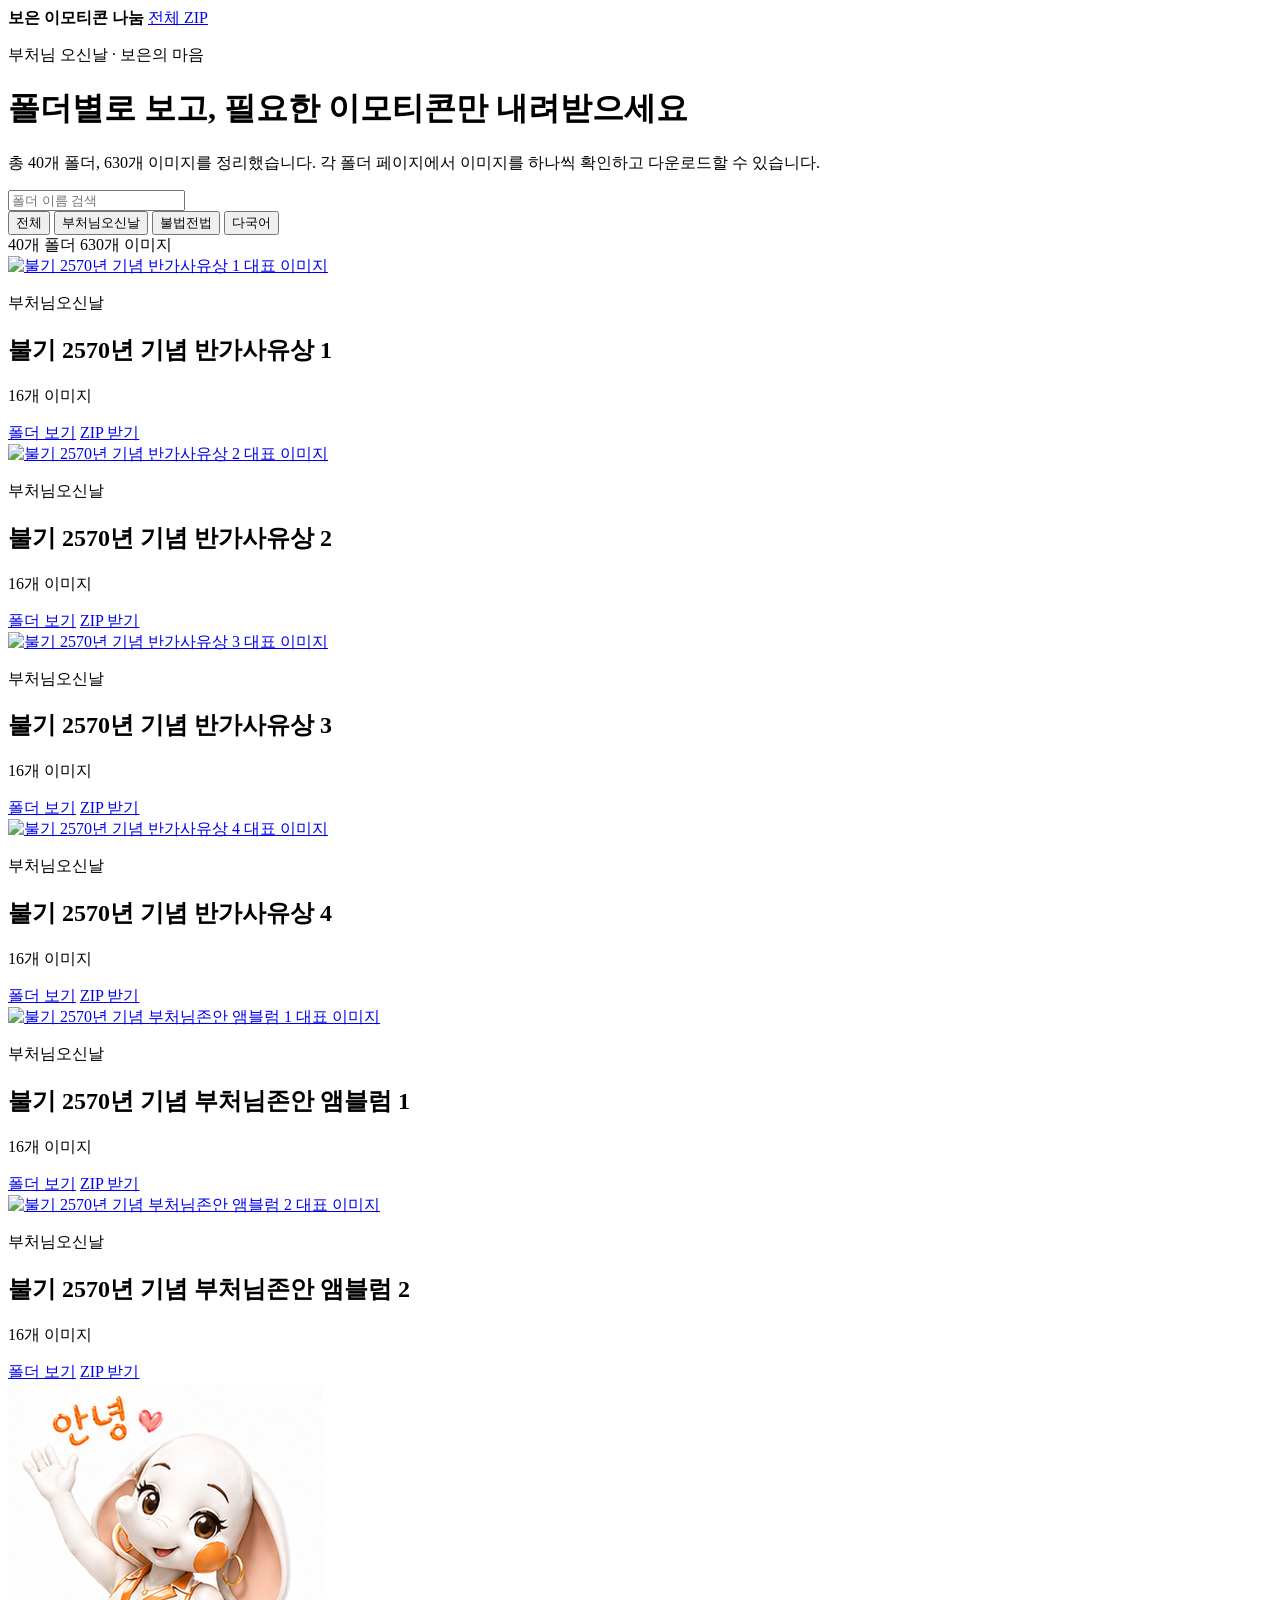
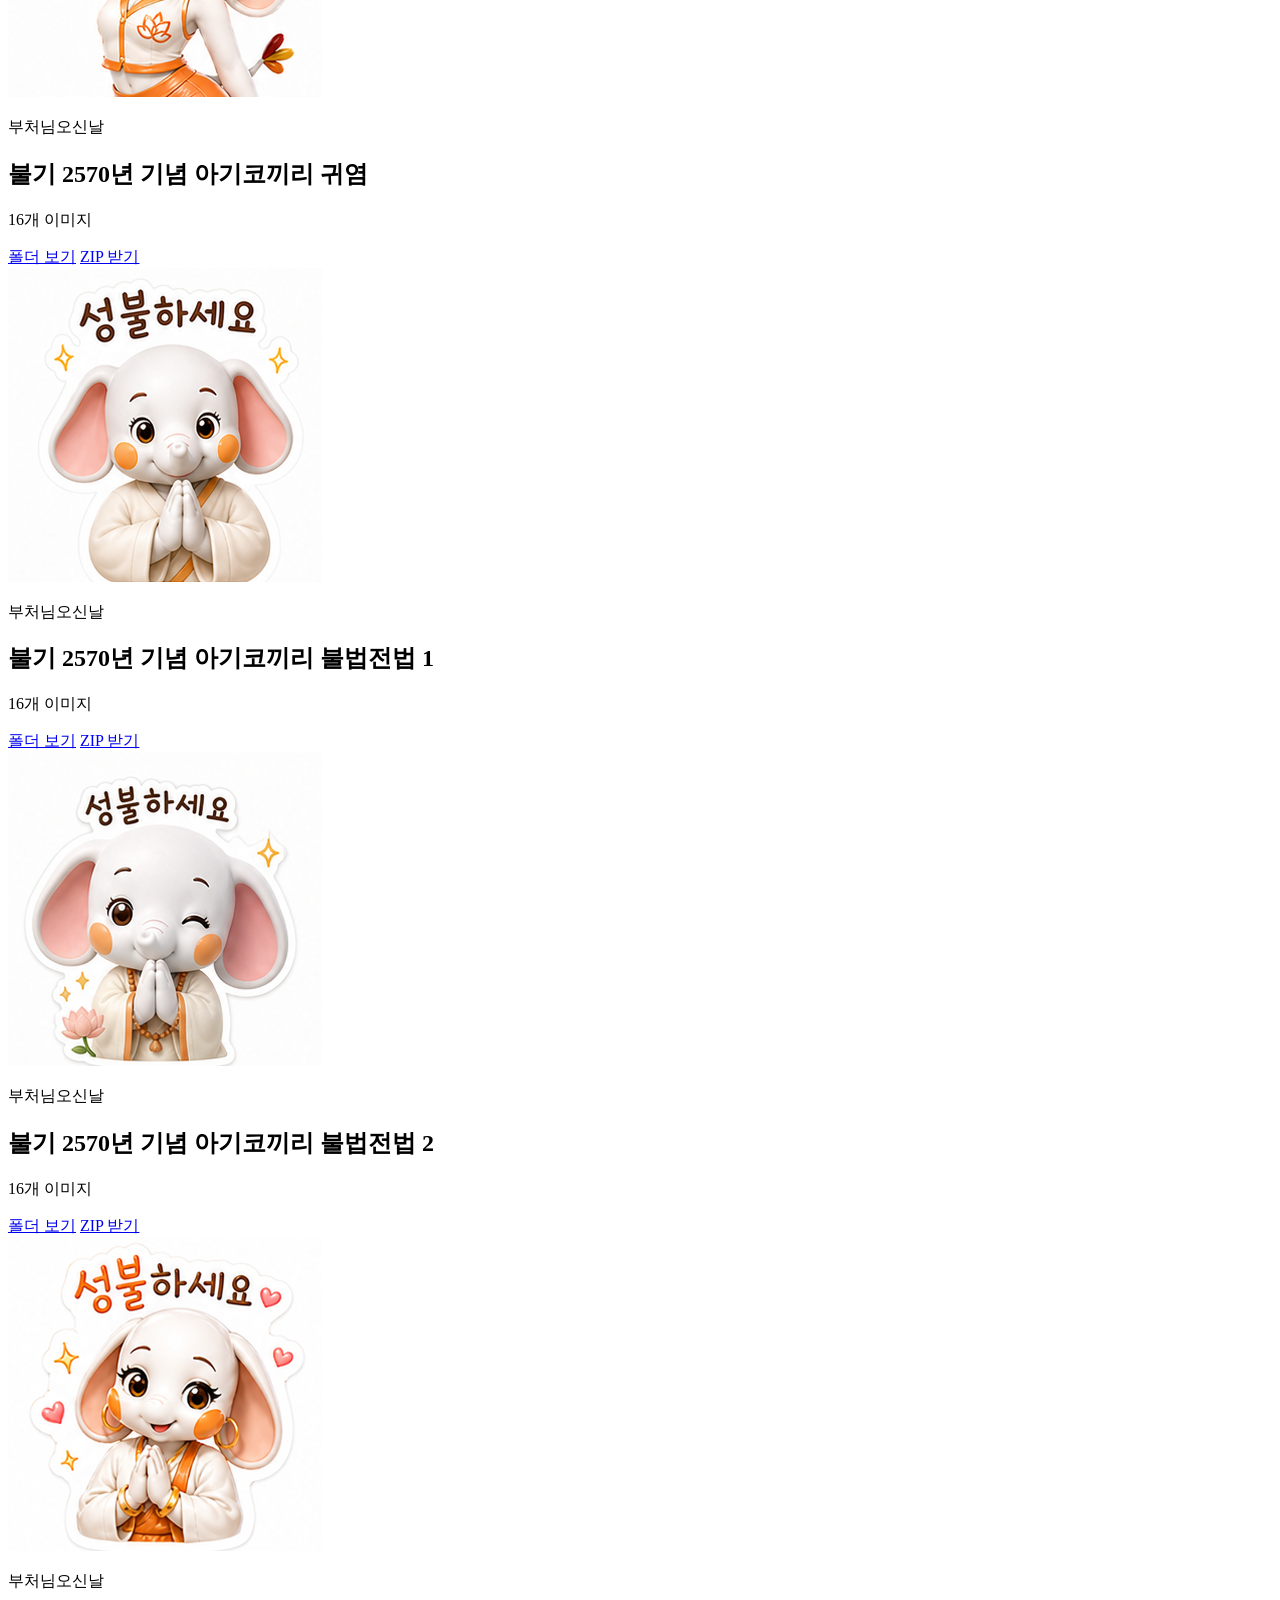
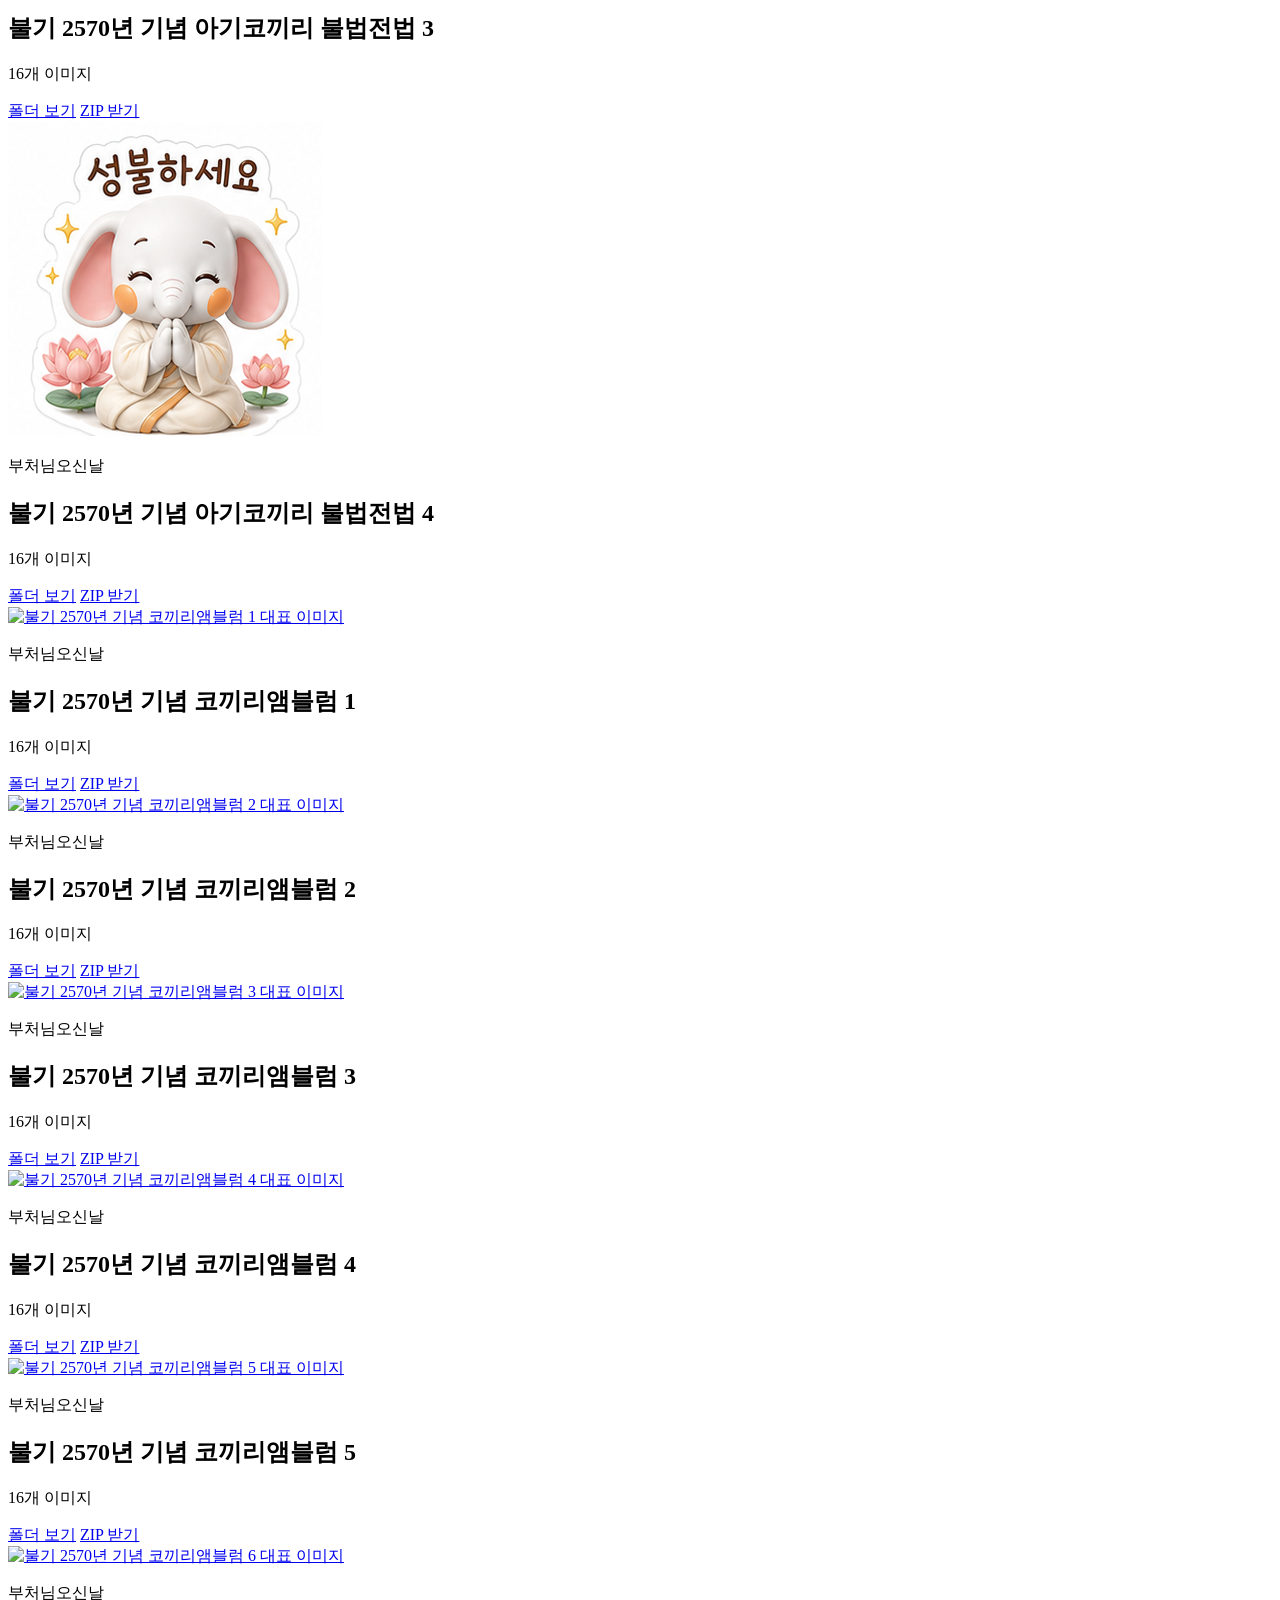
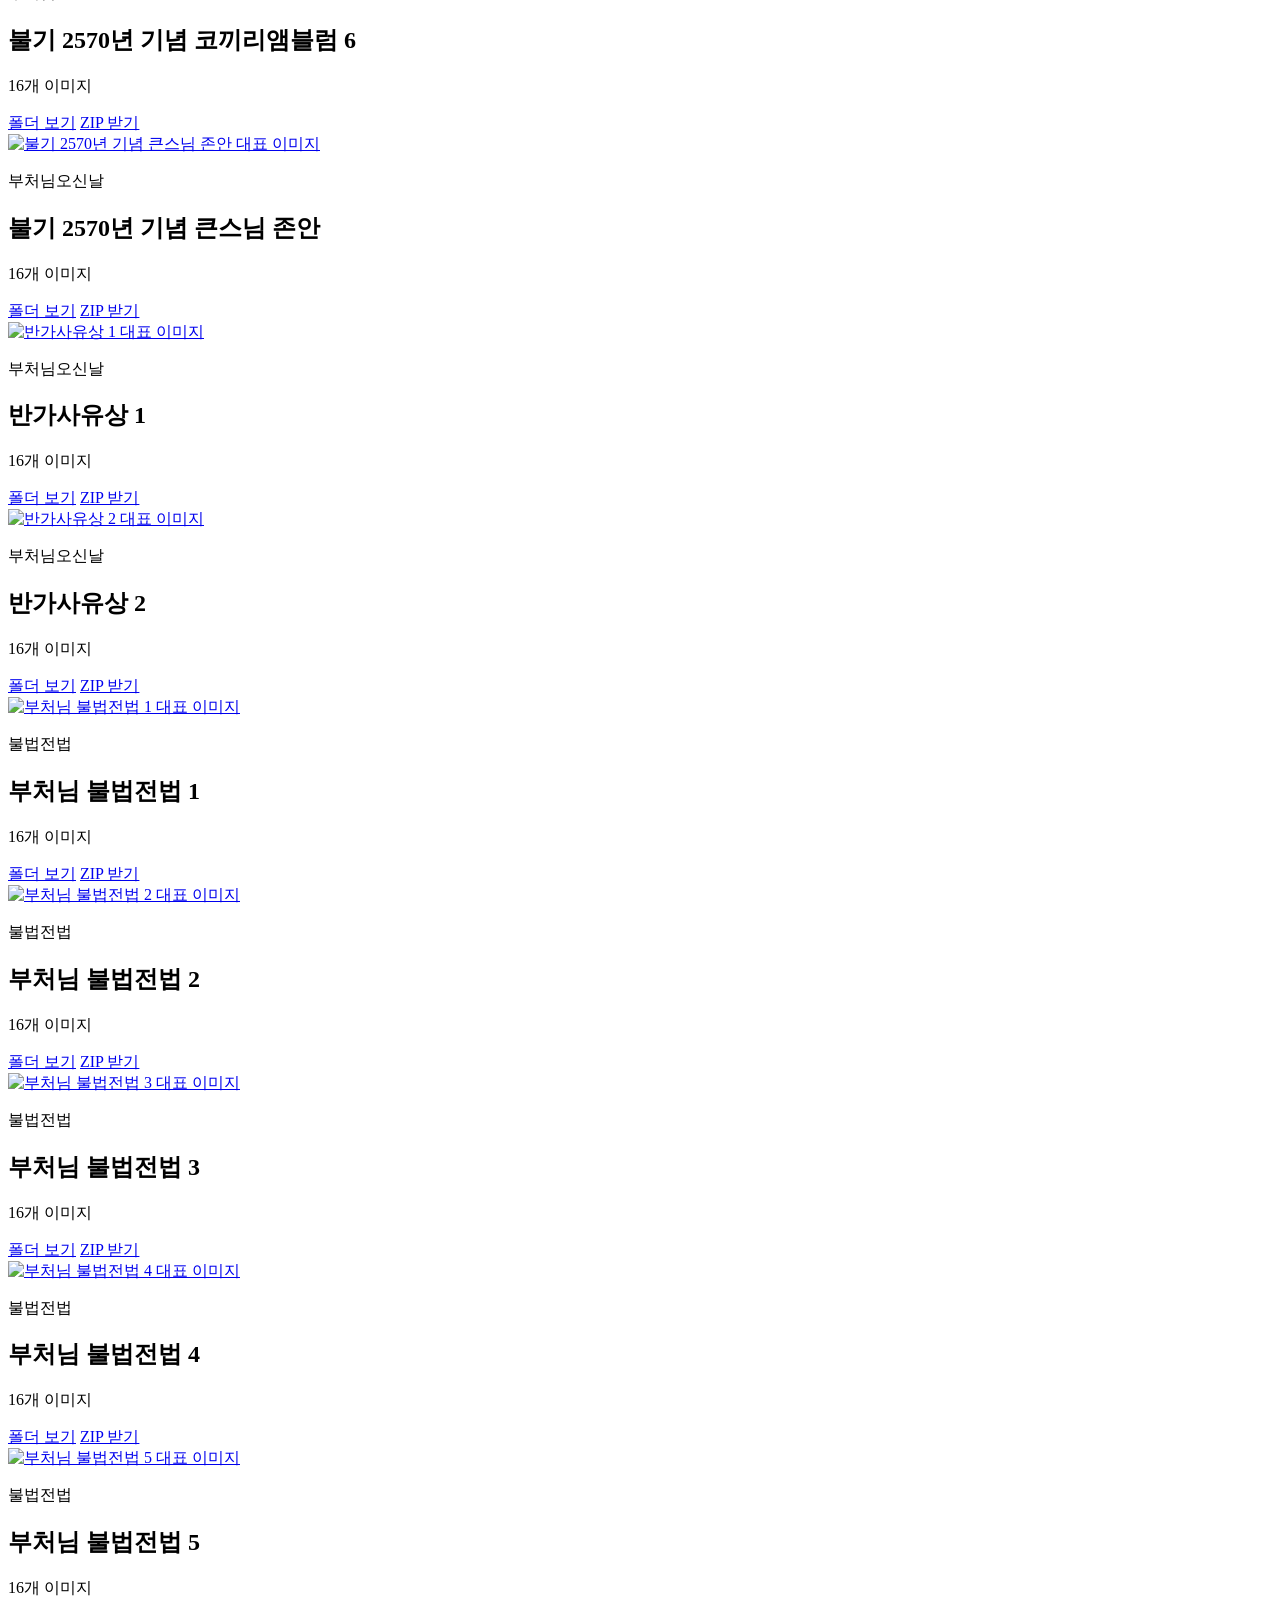
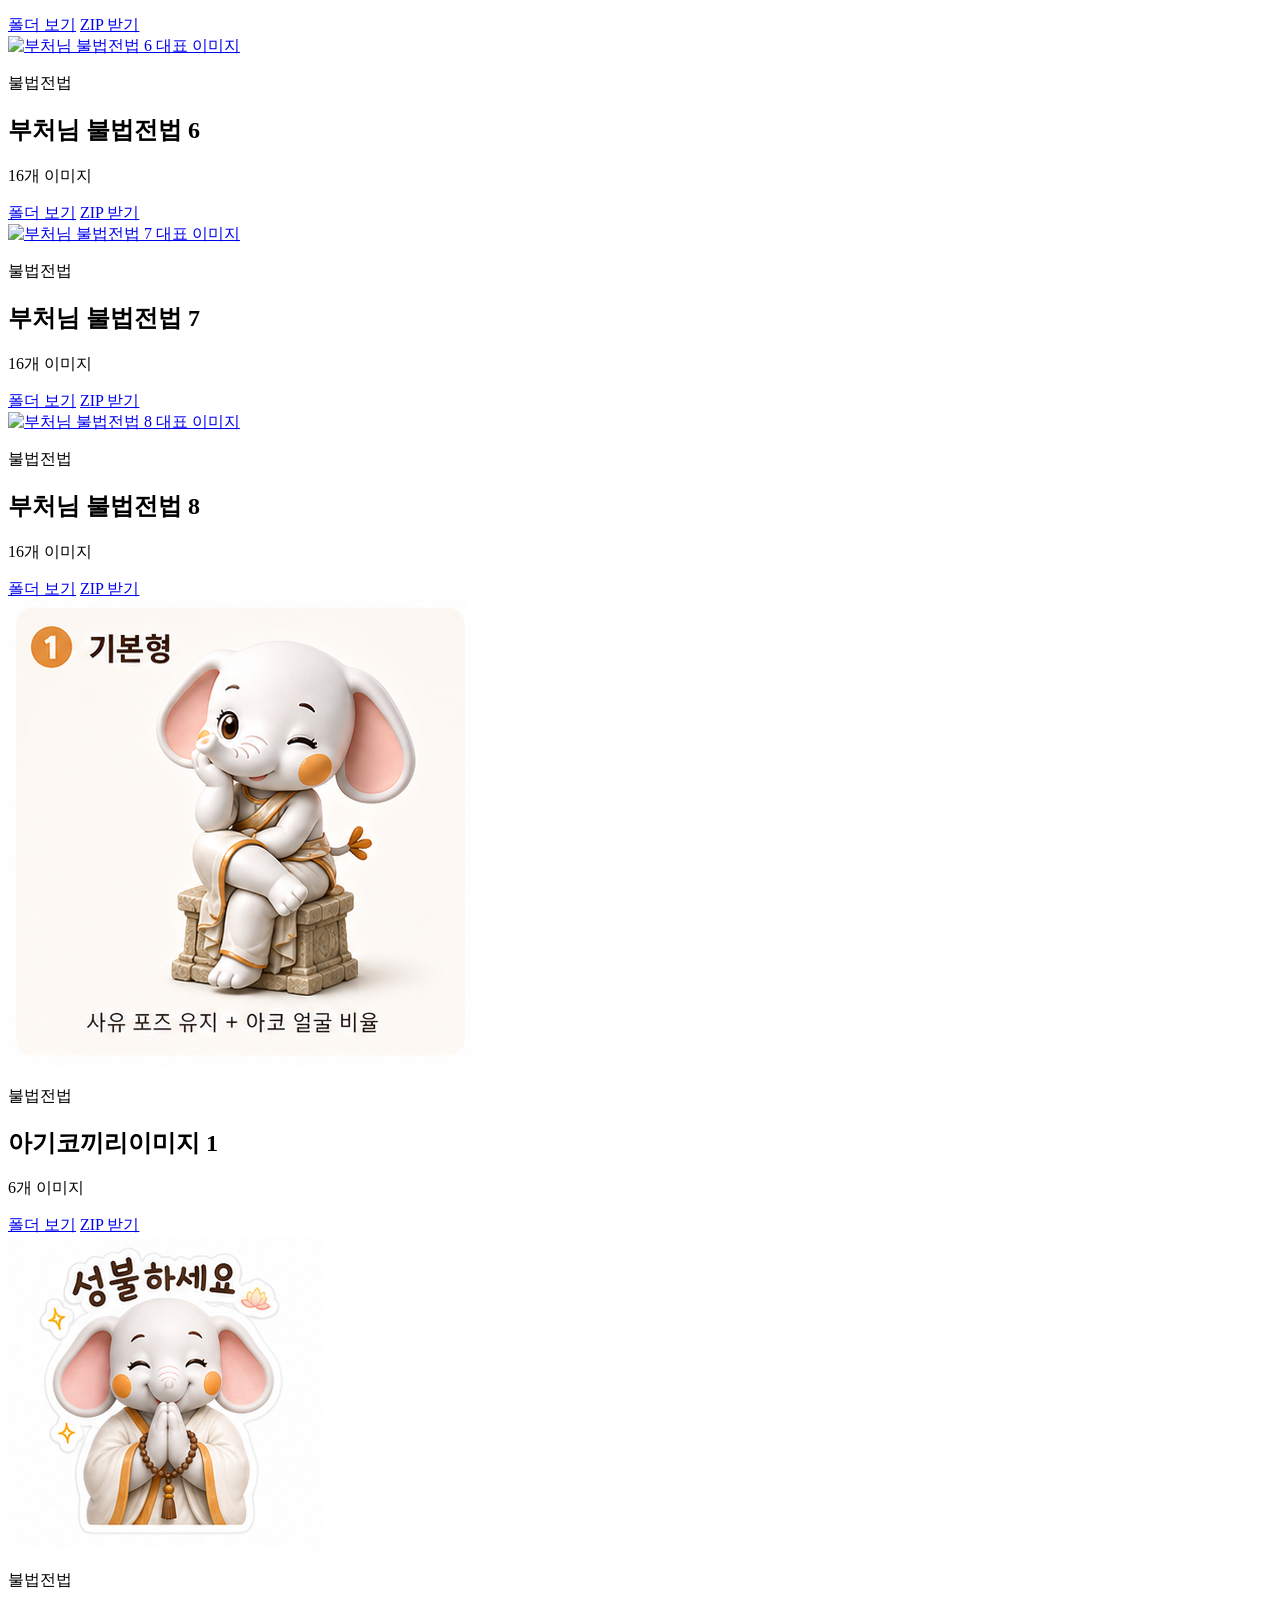
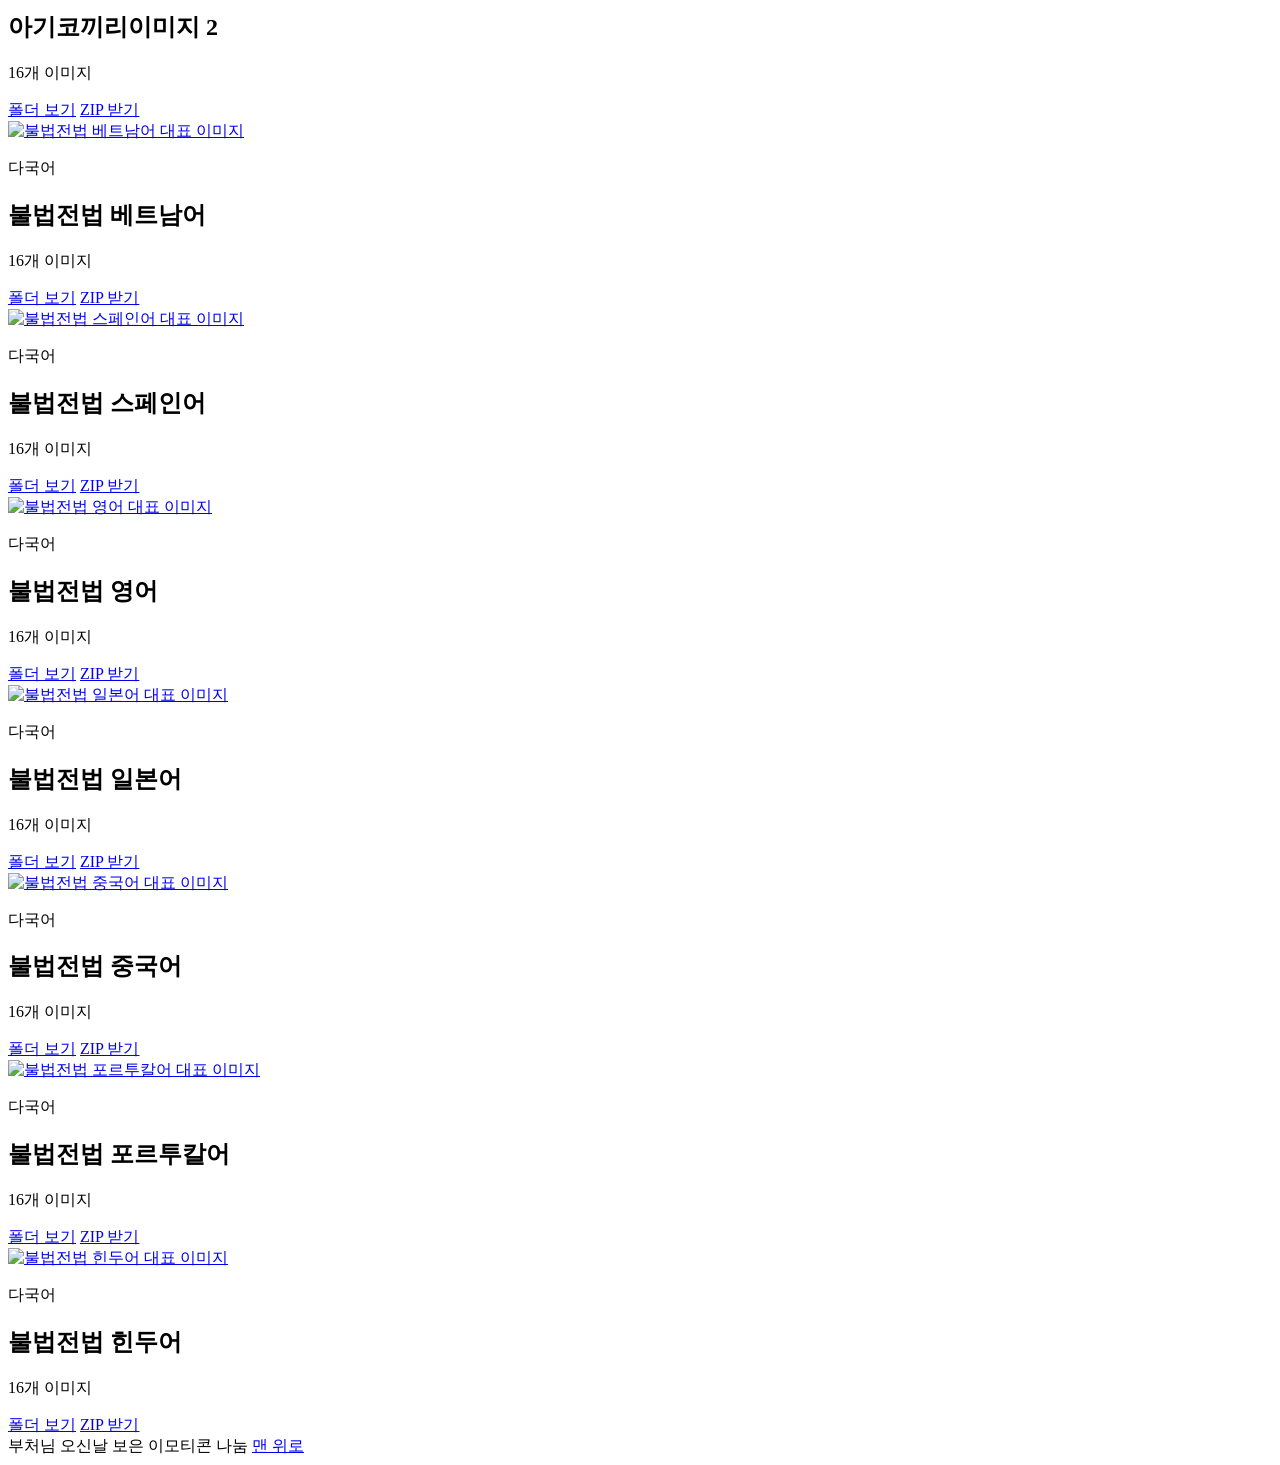
==== commit 2bdfa63f: "Rename Ako assets to baby elephant" ====
--- a/index.html
+++ b/index.html
@@ -112,62 +112,62 @@
       </div>
     </article>
 <article class="collection-card" data-category="korean">
-      <a class="thumb" href="pages/%EB%8F%99%EA%B5%AD%EB%8C%80%ED%95%99%EA%B5%90-120%EC%A3%BC%EB%85%84-%EA%B8%B0%EB%85%90-%EC%95%84%EC%BD%94-%EA%B7%80%EC%97%BC.html"><img src="stickers/%EB%8F%99%EA%B5%AD%EB%8C%80%ED%95%99%EA%B5%90-120%EC%A3%BC%EB%85%84-%EA%B8%B0%EB%85%90-%EC%95%84%EC%BD%94-%EA%B7%80%EC%97%BC/01_r1_c1.png" alt="불기 2570년 기념 아코 귀염 대표 이미지" loading="lazy"></a>
-      <div class="card-body">
-        <p class="category">부처님오신날</p>
-        <h2>불기 2570년 기념 아코 귀염</h2>
-        <p>16개 이미지</p>
-        <div class="card-actions">
-          <a class="button primary" href="pages/%EB%8F%99%EA%B5%AD%EB%8C%80%ED%95%99%EA%B5%90-120%EC%A3%BC%EB%85%84-%EA%B8%B0%EB%85%90-%EC%95%84%EC%BD%94-%EA%B7%80%EC%97%BC.html">폴더 보기</a>
-          <a class="button" href="downloads/%EB%8F%99%EA%B5%AD%EB%8C%80%ED%95%99%EA%B5%90-120%EC%A3%BC%EB%85%84-%EA%B8%B0%EB%85%90-%EC%95%84%EC%BD%94-%EA%B7%80%EC%97%BC.zip" download>ZIP 받기</a>
-        </div>
-      </div>
-    </article>
-<article class="collection-card" data-category="korean">
-      <a class="thumb" href="pages/%EB%8F%99%EA%B5%AD%EB%8C%80%ED%95%99%EA%B5%90-120%EC%A3%BC%EB%85%84-%EA%B8%B0%EB%85%90-%EC%95%84%EC%BD%94-%EB%B6%88%EB%B2%95%EC%A0%84%EB%B2%95-1.html"><img src="stickers/%EB%8F%99%EA%B5%AD%EB%8C%80%ED%95%99%EA%B5%90-120%EC%A3%BC%EB%85%84-%EA%B8%B0%EB%85%90-%EC%95%84%EC%BD%94-%EB%B6%88%EB%B2%95%EC%A0%84%EB%B2%95-1/01_r1_c1.png" alt="불기 2570년 기념 아코 불법전법 1 대표 이미지" loading="lazy"></a>
-      <div class="card-body">
-        <p class="category">부처님오신날</p>
-        <h2>불기 2570년 기념 아코 불법전법 1</h2>
-        <p>16개 이미지</p>
-        <div class="card-actions">
-          <a class="button primary" href="pages/%EB%8F%99%EA%B5%AD%EB%8C%80%ED%95%99%EA%B5%90-120%EC%A3%BC%EB%85%84-%EA%B8%B0%EB%85%90-%EC%95%84%EC%BD%94-%EB%B6%88%EB%B2%95%EC%A0%84%EB%B2%95-1.html">폴더 보기</a>
-          <a class="button" href="downloads/%EB%8F%99%EA%B5%AD%EB%8C%80%ED%95%99%EA%B5%90-120%EC%A3%BC%EB%85%84-%EA%B8%B0%EB%85%90-%EC%95%84%EC%BD%94-%EB%B6%88%EB%B2%95%EC%A0%84%EB%B2%95-1.zip" download>ZIP 받기</a>
-        </div>
-      </div>
-    </article>
-<article class="collection-card" data-category="korean">
-      <a class="thumb" href="pages/%EB%8F%99%EA%B5%AD%EB%8C%80%ED%95%99%EA%B5%90-120%EC%A3%BC%EB%85%84-%EA%B8%B0%EB%85%90-%EC%95%84%EC%BD%94-%EB%B6%88%EB%B2%95%EC%A0%84%EB%B2%95-2.html"><img src="stickers/%EB%8F%99%EA%B5%AD%EB%8C%80%ED%95%99%EA%B5%90-120%EC%A3%BC%EB%85%84-%EA%B8%B0%EB%85%90-%EC%95%84%EC%BD%94-%EB%B6%88%EB%B2%95%EC%A0%84%EB%B2%95-2/01_r1_c1.png" alt="불기 2570년 기념 아코 불법전법 2 대표 이미지" loading="lazy"></a>
-      <div class="card-body">
-        <p class="category">부처님오신날</p>
-        <h2>불기 2570년 기념 아코 불법전법 2</h2>
-        <p>16개 이미지</p>
-        <div class="card-actions">
-          <a class="button primary" href="pages/%EB%8F%99%EA%B5%AD%EB%8C%80%ED%95%99%EA%B5%90-120%EC%A3%BC%EB%85%84-%EA%B8%B0%EB%85%90-%EC%95%84%EC%BD%94-%EB%B6%88%EB%B2%95%EC%A0%84%EB%B2%95-2.html">폴더 보기</a>
-          <a class="button" href="downloads/%EB%8F%99%EA%B5%AD%EB%8C%80%ED%95%99%EA%B5%90-120%EC%A3%BC%EB%85%84-%EA%B8%B0%EB%85%90-%EC%95%84%EC%BD%94-%EB%B6%88%EB%B2%95%EC%A0%84%EB%B2%95-2.zip" download>ZIP 받기</a>
-        </div>
-      </div>
-    </article>
-<article class="collection-card" data-category="korean">
-      <a class="thumb" href="pages/%EB%8F%99%EA%B5%AD%EB%8C%80%ED%95%99%EA%B5%90-120%EC%A3%BC%EB%85%84-%EA%B8%B0%EB%85%90-%EC%95%84%EC%BD%94-%EB%B6%88%EB%B2%95%EC%A0%84%EB%B2%95-3.html"><img src="stickers/%EB%8F%99%EA%B5%AD%EB%8C%80%ED%95%99%EA%B5%90-120%EC%A3%BC%EB%85%84-%EA%B8%B0%EB%85%90-%EC%95%84%EC%BD%94-%EB%B6%88%EB%B2%95%EC%A0%84%EB%B2%95-3/01_r1_c1.png" alt="불기 2570년 기념 아코 불법전법 3 대표 이미지" loading="lazy"></a>
-      <div class="card-body">
-        <p class="category">부처님오신날</p>
-        <h2>불기 2570년 기념 아코 불법전법 3</h2>
-        <p>16개 이미지</p>
-        <div class="card-actions">
-          <a class="button primary" href="pages/%EB%8F%99%EA%B5%AD%EB%8C%80%ED%95%99%EA%B5%90-120%EC%A3%BC%EB%85%84-%EA%B8%B0%EB%85%90-%EC%95%84%EC%BD%94-%EB%B6%88%EB%B2%95%EC%A0%84%EB%B2%95-3.html">폴더 보기</a>
-          <a class="button" href="downloads/%EB%8F%99%EA%B5%AD%EB%8C%80%ED%95%99%EA%B5%90-120%EC%A3%BC%EB%85%84-%EA%B8%B0%EB%85%90-%EC%95%84%EC%BD%94-%EB%B6%88%EB%B2%95%EC%A0%84%EB%B2%95-3.zip" download>ZIP 받기</a>
-        </div>
-      </div>
-    </article>
-<article class="collection-card" data-category="korean">
-      <a class="thumb" href="pages/%EB%8F%99%EA%B5%AD%EB%8C%80%ED%95%99%EA%B5%90-120%EC%A3%BC%EB%85%84-%EA%B8%B0%EB%85%90-%EC%95%84%EC%BD%94-%EB%B6%88%EB%B2%95%EC%A0%84%EB%B2%95-4.html"><img src="stickers/%EB%8F%99%EA%B5%AD%EB%8C%80%ED%95%99%EA%B5%90-120%EC%A3%BC%EB%85%84-%EA%B8%B0%EB%85%90-%EC%95%84%EC%BD%94-%EB%B6%88%EB%B2%95%EC%A0%84%EB%B2%95-4/01_r1_c1.png" alt="불기 2570년 기념 아코 불법전법 4 대표 이미지" loading="lazy"></a>
-      <div class="card-body">
-        <p class="category">부처님오신날</p>
-        <h2>불기 2570년 기념 아코 불법전법 4</h2>
-        <p>16개 이미지</p>
-        <div class="card-actions">
-          <a class="button primary" href="pages/%EB%8F%99%EA%B5%AD%EB%8C%80%ED%95%99%EA%B5%90-120%EC%A3%BC%EB%85%84-%EA%B8%B0%EB%85%90-%EC%95%84%EC%BD%94-%EB%B6%88%EB%B2%95%EC%A0%84%EB%B2%95-4.html">폴더 보기</a>
-          <a class="button" href="downloads/%EB%8F%99%EA%B5%AD%EB%8C%80%ED%95%99%EA%B5%90-120%EC%A3%BC%EB%85%84-%EA%B8%B0%EB%85%90-%EC%95%84%EC%BD%94-%EB%B6%88%EB%B2%95%EC%A0%84%EB%B2%95-4.zip" download>ZIP 받기</a>
+      <a class="thumb" href="pages/%EB%8F%99%EA%B5%AD%EB%8C%80%ED%95%99%EA%B5%90-120%EC%A3%BC%EB%85%84-%EA%B8%B0%EB%85%90-%EC%95%84%EA%B8%B0%EC%BD%94%EB%81%BC%EB%A6%AC-%EA%B7%80%EC%97%BC.html"><img src="stickers/%EB%8F%99%EA%B5%AD%EB%8C%80%ED%95%99%EA%B5%90-120%EC%A3%BC%EB%85%84-%EA%B8%B0%EB%85%90-%EC%95%84%EA%B8%B0%EC%BD%94%EB%81%BC%EB%A6%AC-%EA%B7%80%EC%97%BC/01_r1_c1.png" alt="불기 2570년 기념 아기코끼리 귀염 대표 이미지" loading="lazy"></a>
+      <div class="card-body">
+        <p class="category">부처님오신날</p>
+        <h2>불기 2570년 기념 아기코끼리 귀염</h2>
+        <p>16개 이미지</p>
+        <div class="card-actions">
+          <a class="button primary" href="pages/%EB%8F%99%EA%B5%AD%EB%8C%80%ED%95%99%EA%B5%90-120%EC%A3%BC%EB%85%84-%EA%B8%B0%EB%85%90-%EC%95%84%EA%B8%B0%EC%BD%94%EB%81%BC%EB%A6%AC-%EA%B7%80%EC%97%BC.html">폴더 보기</a>
+          <a class="button" href="downloads/%EB%8F%99%EA%B5%AD%EB%8C%80%ED%95%99%EA%B5%90-120%EC%A3%BC%EB%85%84-%EA%B8%B0%EB%85%90-%EC%95%84%EA%B8%B0%EC%BD%94%EB%81%BC%EB%A6%AC-%EA%B7%80%EC%97%BC.zip" download>ZIP 받기</a>
+        </div>
+      </div>
+    </article>
+<article class="collection-card" data-category="korean">
+      <a class="thumb" href="pages/%EB%8F%99%EA%B5%AD%EB%8C%80%ED%95%99%EA%B5%90-120%EC%A3%BC%EB%85%84-%EA%B8%B0%EB%85%90-%EC%95%84%EA%B8%B0%EC%BD%94%EB%81%BC%EB%A6%AC-%EB%B6%88%EB%B2%95%EC%A0%84%EB%B2%95-1.html"><img src="stickers/%EB%8F%99%EA%B5%AD%EB%8C%80%ED%95%99%EA%B5%90-120%EC%A3%BC%EB%85%84-%EA%B8%B0%EB%85%90-%EC%95%84%EA%B8%B0%EC%BD%94%EB%81%BC%EB%A6%AC-%EB%B6%88%EB%B2%95%EC%A0%84%EB%B2%95-1/01_r1_c1.png" alt="불기 2570년 기념 아기코끼리 불법전법 1 대표 이미지" loading="lazy"></a>
+      <div class="card-body">
+        <p class="category">부처님오신날</p>
+        <h2>불기 2570년 기념 아기코끼리 불법전법 1</h2>
+        <p>16개 이미지</p>
+        <div class="card-actions">
+          <a class="button primary" href="pages/%EB%8F%99%EA%B5%AD%EB%8C%80%ED%95%99%EA%B5%90-120%EC%A3%BC%EB%85%84-%EA%B8%B0%EB%85%90-%EC%95%84%EA%B8%B0%EC%BD%94%EB%81%BC%EB%A6%AC-%EB%B6%88%EB%B2%95%EC%A0%84%EB%B2%95-1.html">폴더 보기</a>
+          <a class="button" href="downloads/%EB%8F%99%EA%B5%AD%EB%8C%80%ED%95%99%EA%B5%90-120%EC%A3%BC%EB%85%84-%EA%B8%B0%EB%85%90-%EC%95%84%EA%B8%B0%EC%BD%94%EB%81%BC%EB%A6%AC-%EB%B6%88%EB%B2%95%EC%A0%84%EB%B2%95-1.zip" download>ZIP 받기</a>
+        </div>
+      </div>
+    </article>
+<article class="collection-card" data-category="korean">
+      <a class="thumb" href="pages/%EB%8F%99%EA%B5%AD%EB%8C%80%ED%95%99%EA%B5%90-120%EC%A3%BC%EB%85%84-%EA%B8%B0%EB%85%90-%EC%95%84%EA%B8%B0%EC%BD%94%EB%81%BC%EB%A6%AC-%EB%B6%88%EB%B2%95%EC%A0%84%EB%B2%95-2.html"><img src="stickers/%EB%8F%99%EA%B5%AD%EB%8C%80%ED%95%99%EA%B5%90-120%EC%A3%BC%EB%85%84-%EA%B8%B0%EB%85%90-%EC%95%84%EA%B8%B0%EC%BD%94%EB%81%BC%EB%A6%AC-%EB%B6%88%EB%B2%95%EC%A0%84%EB%B2%95-2/01_r1_c1.png" alt="불기 2570년 기념 아기코끼리 불법전법 2 대표 이미지" loading="lazy"></a>
+      <div class="card-body">
+        <p class="category">부처님오신날</p>
+        <h2>불기 2570년 기념 아기코끼리 불법전법 2</h2>
+        <p>16개 이미지</p>
+        <div class="card-actions">
+          <a class="button primary" href="pages/%EB%8F%99%EA%B5%AD%EB%8C%80%ED%95%99%EA%B5%90-120%EC%A3%BC%EB%85%84-%EA%B8%B0%EB%85%90-%EC%95%84%EA%B8%B0%EC%BD%94%EB%81%BC%EB%A6%AC-%EB%B6%88%EB%B2%95%EC%A0%84%EB%B2%95-2.html">폴더 보기</a>
+          <a class="button" href="downloads/%EB%8F%99%EA%B5%AD%EB%8C%80%ED%95%99%EA%B5%90-120%EC%A3%BC%EB%85%84-%EA%B8%B0%EB%85%90-%EC%95%84%EA%B8%B0%EC%BD%94%EB%81%BC%EB%A6%AC-%EB%B6%88%EB%B2%95%EC%A0%84%EB%B2%95-2.zip" download>ZIP 받기</a>
+        </div>
+      </div>
+    </article>
+<article class="collection-card" data-category="korean">
+      <a class="thumb" href="pages/%EB%8F%99%EA%B5%AD%EB%8C%80%ED%95%99%EA%B5%90-120%EC%A3%BC%EB%85%84-%EA%B8%B0%EB%85%90-%EC%95%84%EA%B8%B0%EC%BD%94%EB%81%BC%EB%A6%AC-%EB%B6%88%EB%B2%95%EC%A0%84%EB%B2%95-3.html"><img src="stickers/%EB%8F%99%EA%B5%AD%EB%8C%80%ED%95%99%EA%B5%90-120%EC%A3%BC%EB%85%84-%EA%B8%B0%EB%85%90-%EC%95%84%EA%B8%B0%EC%BD%94%EB%81%BC%EB%A6%AC-%EB%B6%88%EB%B2%95%EC%A0%84%EB%B2%95-3/01_r1_c1.png" alt="불기 2570년 기념 아기코끼리 불법전법 3 대표 이미지" loading="lazy"></a>
+      <div class="card-body">
+        <p class="category">부처님오신날</p>
+        <h2>불기 2570년 기념 아기코끼리 불법전법 3</h2>
+        <p>16개 이미지</p>
+        <div class="card-actions">
+          <a class="button primary" href="pages/%EB%8F%99%EA%B5%AD%EB%8C%80%ED%95%99%EA%B5%90-120%EC%A3%BC%EB%85%84-%EA%B8%B0%EB%85%90-%EC%95%84%EA%B8%B0%EC%BD%94%EB%81%BC%EB%A6%AC-%EB%B6%88%EB%B2%95%EC%A0%84%EB%B2%95-3.html">폴더 보기</a>
+          <a class="button" href="downloads/%EB%8F%99%EA%B5%AD%EB%8C%80%ED%95%99%EA%B5%90-120%EC%A3%BC%EB%85%84-%EA%B8%B0%EB%85%90-%EC%95%84%EA%B8%B0%EC%BD%94%EB%81%BC%EB%A6%AC-%EB%B6%88%EB%B2%95%EC%A0%84%EB%B2%95-3.zip" download>ZIP 받기</a>
+        </div>
+      </div>
+    </article>
+<article class="collection-card" data-category="korean">
+      <a class="thumb" href="pages/%EB%8F%99%EA%B5%AD%EB%8C%80%ED%95%99%EA%B5%90-120%EC%A3%BC%EB%85%84-%EA%B8%B0%EB%85%90-%EC%95%84%EA%B8%B0%EC%BD%94%EB%81%BC%EB%A6%AC-%EB%B6%88%EB%B2%95%EC%A0%84%EB%B2%95-4.html"><img src="stickers/%EB%8F%99%EA%B5%AD%EB%8C%80%ED%95%99%EA%B5%90-120%EC%A3%BC%EB%85%84-%EA%B8%B0%EB%85%90-%EC%95%84%EA%B8%B0%EC%BD%94%EB%81%BC%EB%A6%AC-%EB%B6%88%EB%B2%95%EC%A0%84%EB%B2%95-4/01_r1_c1.png" alt="불기 2570년 기념 아기코끼리 불법전법 4 대표 이미지" loading="lazy"></a>
+      <div class="card-body">
+        <p class="category">부처님오신날</p>
+        <h2>불기 2570년 기념 아기코끼리 불법전법 4</h2>
+        <p>16개 이미지</p>
+        <div class="card-actions">
+          <a class="button primary" href="pages/%EB%8F%99%EA%B5%AD%EB%8C%80%ED%95%99%EA%B5%90-120%EC%A3%BC%EB%85%84-%EA%B8%B0%EB%85%90-%EC%95%84%EA%B8%B0%EC%BD%94%EB%81%BC%EB%A6%AC-%EB%B6%88%EB%B2%95%EC%A0%84%EB%B2%95-4.html">폴더 보기</a>
+          <a class="button" href="downloads/%EB%8F%99%EA%B5%AD%EB%8C%80%ED%95%99%EA%B5%90-120%EC%A3%BC%EB%85%84-%EA%B8%B0%EB%85%90-%EC%95%84%EA%B8%B0%EC%BD%94%EB%81%BC%EB%A6%AC-%EB%B6%88%EB%B2%95%EC%A0%84%EB%B2%95-4.zip" download>ZIP 받기</a>
         </div>
       </div>
     </article>
@@ -376,26 +376,26 @@
       </div>
     </article>
 <article class="collection-card" data-category="dharma">
-      <a class="thumb" href="pages/%EC%95%84%EC%BD%94%EC%9D%B4%EB%AF%B8%EC%A7%80-1.html"><img src="stickers/%EC%95%84%EC%BD%94%EC%9D%B4%EB%AF%B8%EC%A7%80-1/01_r1_c1.png" alt="아코이미지 1 대표 이미지" loading="lazy"></a>
-      <div class="card-body">
-        <p class="category">불법전법</p>
-        <h2>아코이미지 1</h2>
+      <a class="thumb" href="pages/%EC%95%84%EA%B8%B0%EC%BD%94%EB%81%BC%EB%A6%AC%EC%9D%B4%EB%AF%B8%EC%A7%80-1.html"><img src="stickers/%EC%95%84%EA%B8%B0%EC%BD%94%EB%81%BC%EB%A6%AC%EC%9D%B4%EB%AF%B8%EC%A7%80-1/01_r1_c1.png" alt="아기코끼리이미지 1 대표 이미지" loading="lazy"></a>
+      <div class="card-body">
+        <p class="category">불법전법</p>
+        <h2>아기코끼리이미지 1</h2>
         <p>6개 이미지</p>
         <div class="card-actions">
-          <a class="button primary" href="pages/%EC%95%84%EC%BD%94%EC%9D%B4%EB%AF%B8%EC%A7%80-1.html">폴더 보기</a>
-          <a class="button" href="downloads/%EC%95%84%EC%BD%94%EC%9D%B4%EB%AF%B8%EC%A7%80-1.zip" download>ZIP 받기</a>
-        </div>
-      </div>
-    </article>
-<article class="collection-card" data-category="dharma">
-      <a class="thumb" href="pages/%EC%95%84%EC%BD%94%EC%9D%B4%EB%AF%B8%EC%A7%80-2.html"><img src="stickers/%EC%95%84%EC%BD%94%EC%9D%B4%EB%AF%B8%EC%A7%80-2/01_r1_c1.png" alt="아코이미지 2 대표 이미지" loading="lazy"></a>
-      <div class="card-body">
-        <p class="category">불법전법</p>
-        <h2>아코이미지 2</h2>
-        <p>16개 이미지</p>
-        <div class="card-actions">
-          <a class="button primary" href="pages/%EC%95%84%EC%BD%94%EC%9D%B4%EB%AF%B8%EC%A7%80-2.html">폴더 보기</a>
-          <a class="button" href="downloads/%EC%95%84%EC%BD%94%EC%9D%B4%EB%AF%B8%EC%A7%80-2.zip" download>ZIP 받기</a>
+          <a class="button primary" href="pages/%EC%95%84%EA%B8%B0%EC%BD%94%EB%81%BC%EB%A6%AC%EC%9D%B4%EB%AF%B8%EC%A7%80-1.html">폴더 보기</a>
+          <a class="button" href="downloads/%EC%95%84%EA%B8%B0%EC%BD%94%EB%81%BC%EB%A6%AC%EC%9D%B4%EB%AF%B8%EC%A7%80-1.zip" download>ZIP 받기</a>
+        </div>
+      </div>
+    </article>
+<article class="collection-card" data-category="dharma">
+      <a class="thumb" href="pages/%EC%95%84%EA%B8%B0%EC%BD%94%EB%81%BC%EB%A6%AC%EC%9D%B4%EB%AF%B8%EC%A7%80-2.html"><img src="stickers/%EC%95%84%EA%B8%B0%EC%BD%94%EB%81%BC%EB%A6%AC%EC%9D%B4%EB%AF%B8%EC%A7%80-2/01_r1_c1.png" alt="아기코끼리이미지 2 대표 이미지" loading="lazy"></a>
+      <div class="card-body">
+        <p class="category">불법전법</p>
+        <h2>아기코끼리이미지 2</h2>
+        <p>16개 이미지</p>
+        <div class="card-actions">
+          <a class="button primary" href="pages/%EC%95%84%EA%B8%B0%EC%BD%94%EB%81%BC%EB%A6%AC%EC%9D%B4%EB%AF%B8%EC%A7%80-2.html">폴더 보기</a>
+          <a class="button" href="downloads/%EC%95%84%EA%B8%B0%EC%BD%94%EB%81%BC%EB%A6%AC%EC%9D%B4%EB%AF%B8%EC%A7%80-2.zip" download>ZIP 받기</a>
         </div>
       </div>
     </article>
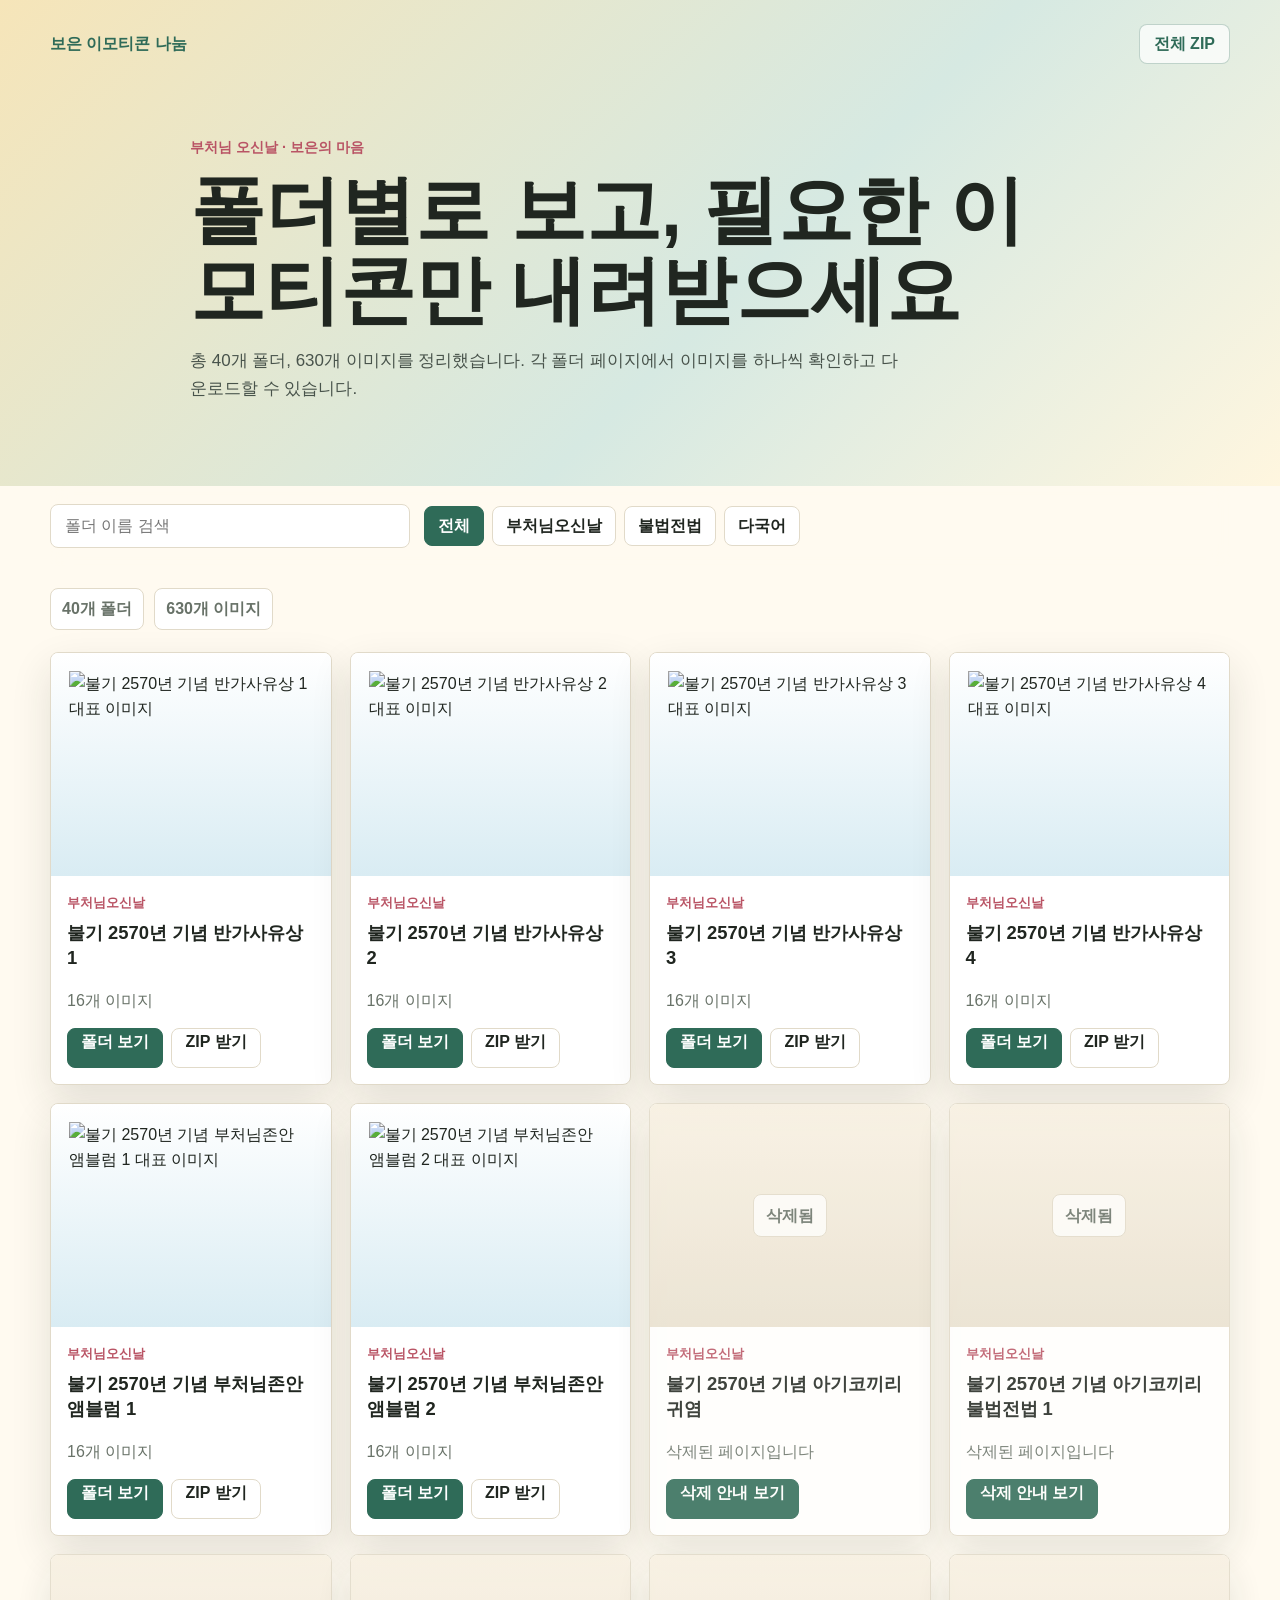
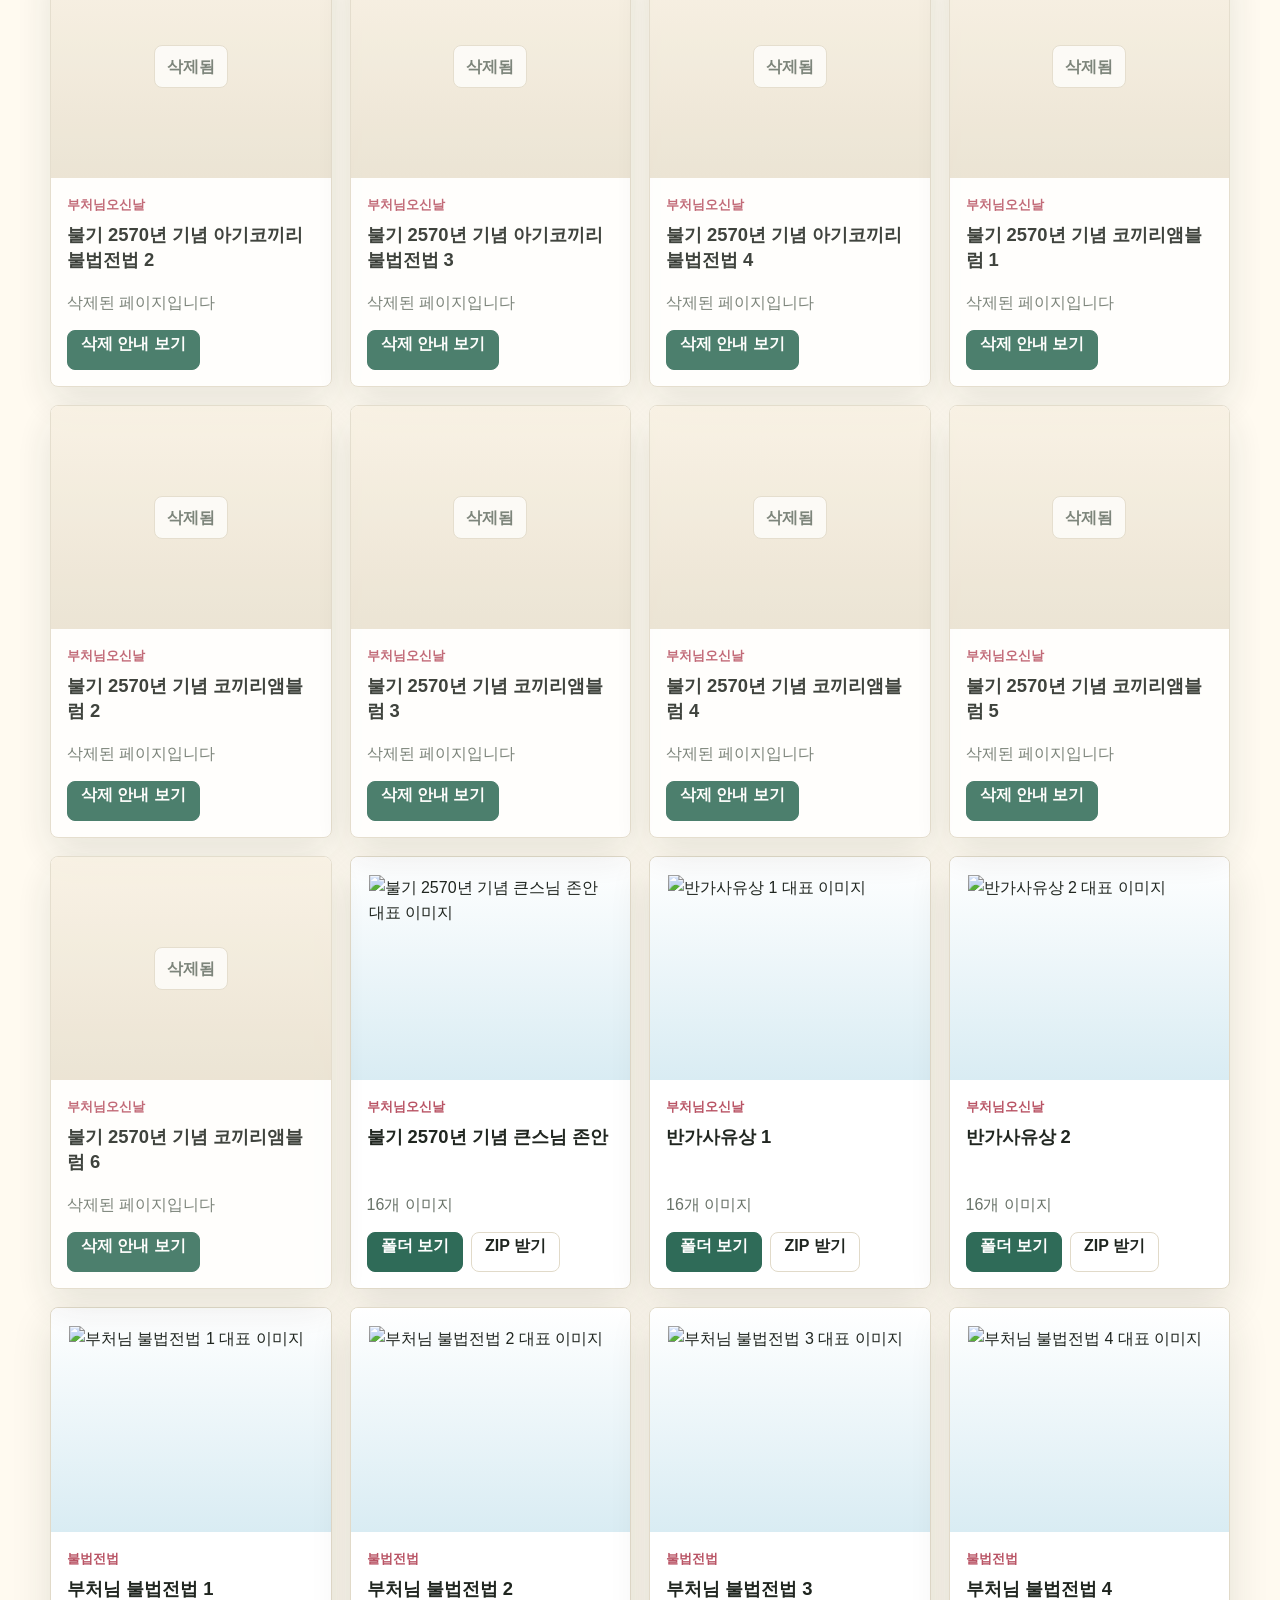
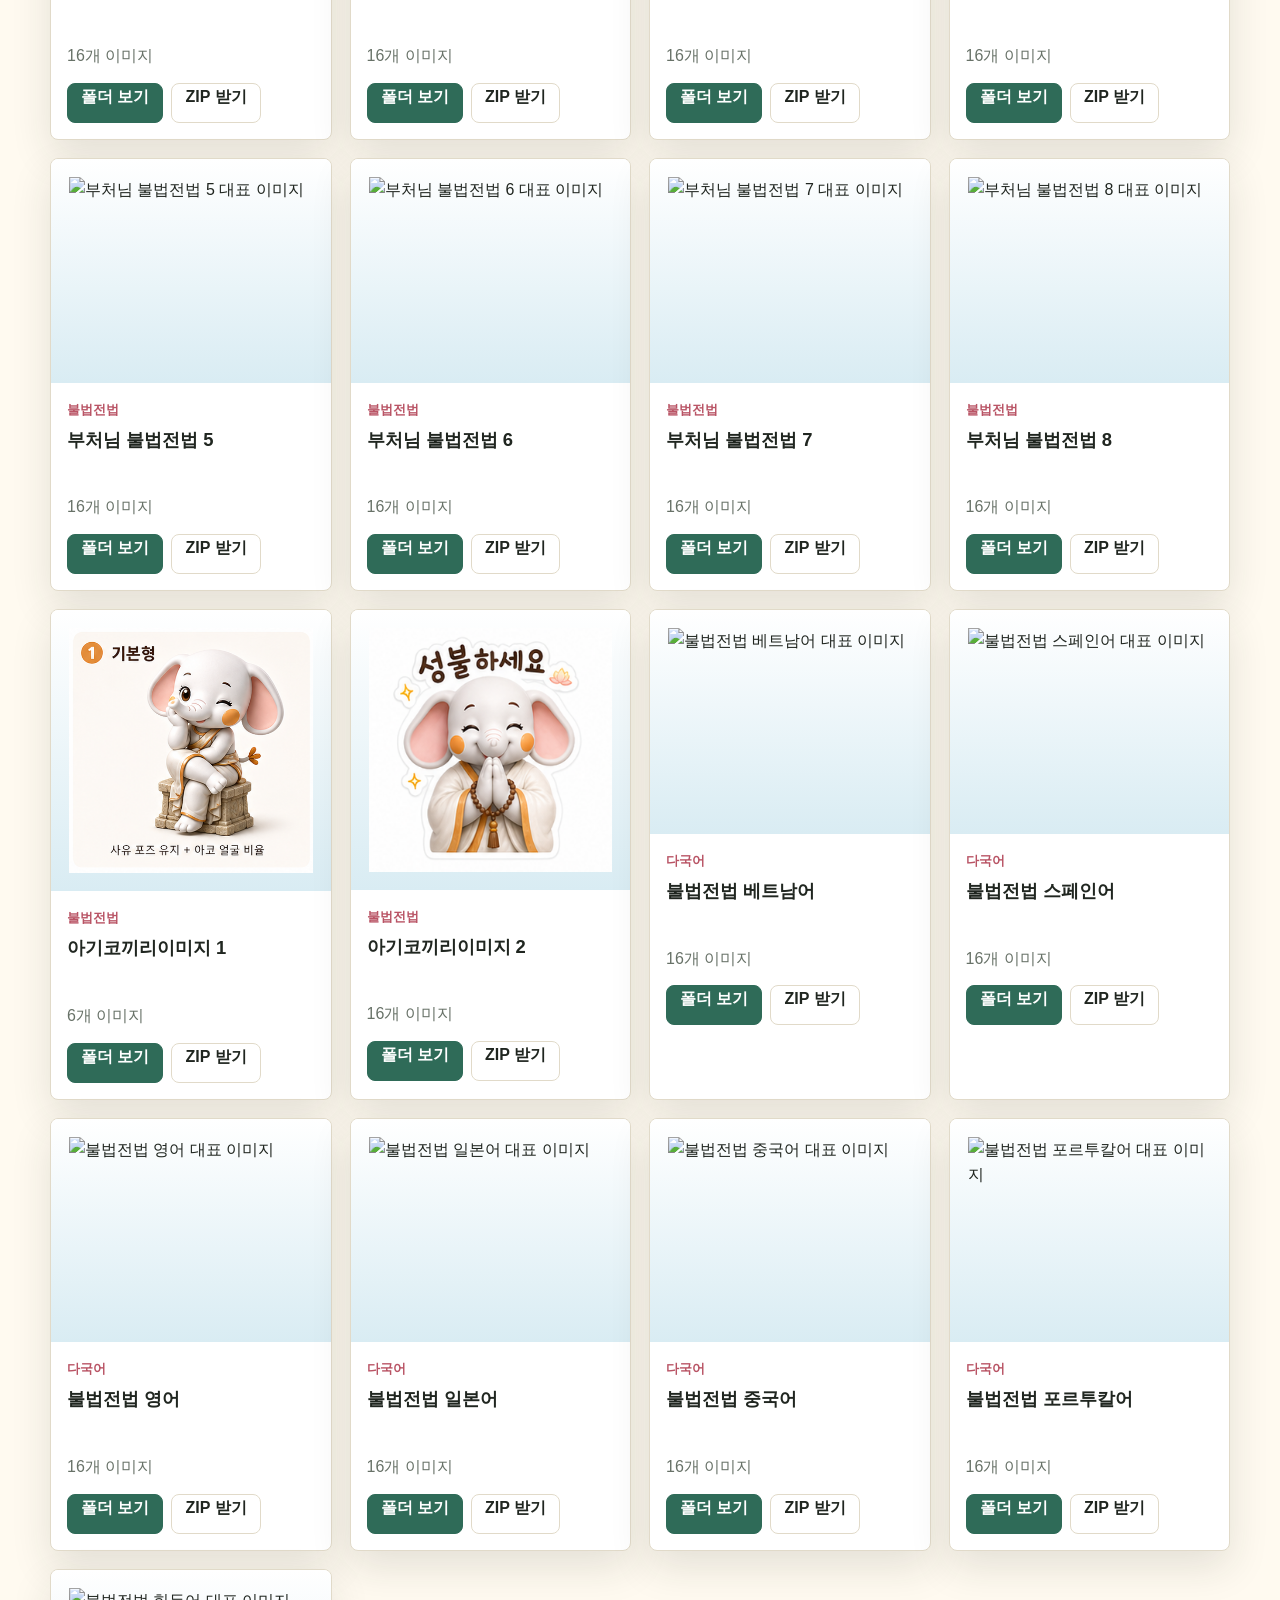
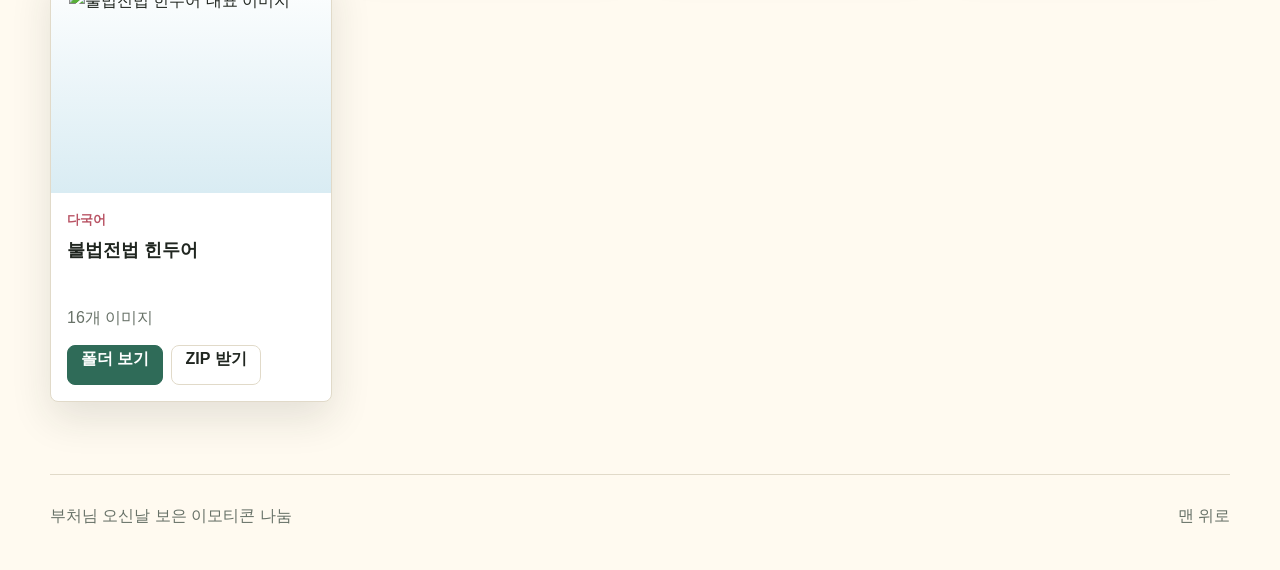
==== commit fe32450f: "Mark selected collections as deleted" ====
--- a/index.html
+++ b/index.html
@@ -111,135 +111,146 @@
         </div>
       </div>
     </article>
-<article class="collection-card" data-category="korean">
-      <a class="thumb" href="pages/%EB%8F%99%EA%B5%AD%EB%8C%80%ED%95%99%EA%B5%90-120%EC%A3%BC%EB%85%84-%EA%B8%B0%EB%85%90-%EC%95%84%EA%B8%B0%EC%BD%94%EB%81%BC%EB%A6%AC-%EA%B7%80%EC%97%BC.html"><img src="stickers/%EB%8F%99%EA%B5%AD%EB%8C%80%ED%95%99%EA%B5%90-120%EC%A3%BC%EB%85%84-%EA%B8%B0%EB%85%90-%EC%95%84%EA%B8%B0%EC%BD%94%EB%81%BC%EB%A6%AC-%EA%B7%80%EC%97%BC/01_r1_c1.png" alt="불기 2570년 기념 아기코끼리 귀염 대표 이미지" loading="lazy"></a>
+<article class="collection-card is-deleted" data-category="korean">
+      <a class="thumb deleted-thumb" href="pages/%EB%8F%99%EA%B5%AD%EB%8C%80%ED%95%99%EA%B5%90-120%EC%A3%BC%EB%85%84-%EA%B8%B0%EB%85%90-%EC%95%84%EA%B8%B0%EC%BD%94%EB%81%BC%EB%A6%AC-%EA%B7%80%EC%97%BC.html" aria-label="불기 2570년 기념 아기코끼리 귀염 삭제 안내 보기">
+        <span>삭제됨</span>
+      </a>
       <div class="card-body">
         <p class="category">부처님오신날</p>
         <h2>불기 2570년 기념 아기코끼리 귀염</h2>
-        <p>16개 이미지</p>
-        <div class="card-actions">
-          <a class="button primary" href="pages/%EB%8F%99%EA%B5%AD%EB%8C%80%ED%95%99%EA%B5%90-120%EC%A3%BC%EB%85%84-%EA%B8%B0%EB%85%90-%EC%95%84%EA%B8%B0%EC%BD%94%EB%81%BC%EB%A6%AC-%EA%B7%80%EC%97%BC.html">폴더 보기</a>
-          <a class="button" href="downloads/%EB%8F%99%EA%B5%AD%EB%8C%80%ED%95%99%EA%B5%90-120%EC%A3%BC%EB%85%84-%EA%B8%B0%EB%85%90-%EC%95%84%EA%B8%B0%EC%BD%94%EB%81%BC%EB%A6%AC-%EA%B7%80%EC%97%BC.zip" download>ZIP 받기</a>
-        </div>
-      </div>
-    </article>
-<article class="collection-card" data-category="korean">
-      <a class="thumb" href="pages/%EB%8F%99%EA%B5%AD%EB%8C%80%ED%95%99%EA%B5%90-120%EC%A3%BC%EB%85%84-%EA%B8%B0%EB%85%90-%EC%95%84%EA%B8%B0%EC%BD%94%EB%81%BC%EB%A6%AC-%EB%B6%88%EB%B2%95%EC%A0%84%EB%B2%95-1.html"><img src="stickers/%EB%8F%99%EA%B5%AD%EB%8C%80%ED%95%99%EA%B5%90-120%EC%A3%BC%EB%85%84-%EA%B8%B0%EB%85%90-%EC%95%84%EA%B8%B0%EC%BD%94%EB%81%BC%EB%A6%AC-%EB%B6%88%EB%B2%95%EC%A0%84%EB%B2%95-1/01_r1_c1.png" alt="불기 2570년 기념 아기코끼리 불법전법 1 대표 이미지" loading="lazy"></a>
+        <p>삭제된 페이지입니다</p>
+        <div class="card-actions">
+          <a class="button primary" href="pages/%EB%8F%99%EA%B5%AD%EB%8C%80%ED%95%99%EA%B5%90-120%EC%A3%BC%EB%85%84-%EA%B8%B0%EB%85%90-%EC%95%84%EA%B8%B0%EC%BD%94%EB%81%BC%EB%A6%AC-%EA%B7%80%EC%97%BC.html">삭제 안내 보기</a>
+        </div>
+      </div>
+    </article>
+<article class="collection-card is-deleted" data-category="korean">
+      <a class="thumb deleted-thumb" href="pages/%EB%8F%99%EA%B5%AD%EB%8C%80%ED%95%99%EA%B5%90-120%EC%A3%BC%EB%85%84-%EA%B8%B0%EB%85%90-%EC%95%84%EA%B8%B0%EC%BD%94%EB%81%BC%EB%A6%AC-%EB%B6%88%EB%B2%95%EC%A0%84%EB%B2%95-1.html" aria-label="불기 2570년 기념 아기코끼리 불법전법 1 삭제 안내 보기">
+        <span>삭제됨</span>
+      </a>
       <div class="card-body">
         <p class="category">부처님오신날</p>
         <h2>불기 2570년 기념 아기코끼리 불법전법 1</h2>
-        <p>16개 이미지</p>
-        <div class="card-actions">
-          <a class="button primary" href="pages/%EB%8F%99%EA%B5%AD%EB%8C%80%ED%95%99%EA%B5%90-120%EC%A3%BC%EB%85%84-%EA%B8%B0%EB%85%90-%EC%95%84%EA%B8%B0%EC%BD%94%EB%81%BC%EB%A6%AC-%EB%B6%88%EB%B2%95%EC%A0%84%EB%B2%95-1.html">폴더 보기</a>
-          <a class="button" href="downloads/%EB%8F%99%EA%B5%AD%EB%8C%80%ED%95%99%EA%B5%90-120%EC%A3%BC%EB%85%84-%EA%B8%B0%EB%85%90-%EC%95%84%EA%B8%B0%EC%BD%94%EB%81%BC%EB%A6%AC-%EB%B6%88%EB%B2%95%EC%A0%84%EB%B2%95-1.zip" download>ZIP 받기</a>
-        </div>
-      </div>
-    </article>
-<article class="collection-card" data-category="korean">
-      <a class="thumb" href="pages/%EB%8F%99%EA%B5%AD%EB%8C%80%ED%95%99%EA%B5%90-120%EC%A3%BC%EB%85%84-%EA%B8%B0%EB%85%90-%EC%95%84%EA%B8%B0%EC%BD%94%EB%81%BC%EB%A6%AC-%EB%B6%88%EB%B2%95%EC%A0%84%EB%B2%95-2.html"><img src="stickers/%EB%8F%99%EA%B5%AD%EB%8C%80%ED%95%99%EA%B5%90-120%EC%A3%BC%EB%85%84-%EA%B8%B0%EB%85%90-%EC%95%84%EA%B8%B0%EC%BD%94%EB%81%BC%EB%A6%AC-%EB%B6%88%EB%B2%95%EC%A0%84%EB%B2%95-2/01_r1_c1.png" alt="불기 2570년 기념 아기코끼리 불법전법 2 대표 이미지" loading="lazy"></a>
+        <p>삭제된 페이지입니다</p>
+        <div class="card-actions">
+          <a class="button primary" href="pages/%EB%8F%99%EA%B5%AD%EB%8C%80%ED%95%99%EA%B5%90-120%EC%A3%BC%EB%85%84-%EA%B8%B0%EB%85%90-%EC%95%84%EA%B8%B0%EC%BD%94%EB%81%BC%EB%A6%AC-%EB%B6%88%EB%B2%95%EC%A0%84%EB%B2%95-1.html">삭제 안내 보기</a>
+        </div>
+      </div>
+    </article>
+<article class="collection-card is-deleted" data-category="korean">
+      <a class="thumb deleted-thumb" href="pages/%EB%8F%99%EA%B5%AD%EB%8C%80%ED%95%99%EA%B5%90-120%EC%A3%BC%EB%85%84-%EA%B8%B0%EB%85%90-%EC%95%84%EA%B8%B0%EC%BD%94%EB%81%BC%EB%A6%AC-%EB%B6%88%EB%B2%95%EC%A0%84%EB%B2%95-2.html" aria-label="불기 2570년 기념 아기코끼리 불법전법 2 삭제 안내 보기">
+        <span>삭제됨</span>
+      </a>
       <div class="card-body">
         <p class="category">부처님오신날</p>
         <h2>불기 2570년 기념 아기코끼리 불법전법 2</h2>
-        <p>16개 이미지</p>
-        <div class="card-actions">
-          <a class="button primary" href="pages/%EB%8F%99%EA%B5%AD%EB%8C%80%ED%95%99%EA%B5%90-120%EC%A3%BC%EB%85%84-%EA%B8%B0%EB%85%90-%EC%95%84%EA%B8%B0%EC%BD%94%EB%81%BC%EB%A6%AC-%EB%B6%88%EB%B2%95%EC%A0%84%EB%B2%95-2.html">폴더 보기</a>
-          <a class="button" href="downloads/%EB%8F%99%EA%B5%AD%EB%8C%80%ED%95%99%EA%B5%90-120%EC%A3%BC%EB%85%84-%EA%B8%B0%EB%85%90-%EC%95%84%EA%B8%B0%EC%BD%94%EB%81%BC%EB%A6%AC-%EB%B6%88%EB%B2%95%EC%A0%84%EB%B2%95-2.zip" download>ZIP 받기</a>
-        </div>
-      </div>
-    </article>
-<article class="collection-card" data-category="korean">
-      <a class="thumb" href="pages/%EB%8F%99%EA%B5%AD%EB%8C%80%ED%95%99%EA%B5%90-120%EC%A3%BC%EB%85%84-%EA%B8%B0%EB%85%90-%EC%95%84%EA%B8%B0%EC%BD%94%EB%81%BC%EB%A6%AC-%EB%B6%88%EB%B2%95%EC%A0%84%EB%B2%95-3.html"><img src="stickers/%EB%8F%99%EA%B5%AD%EB%8C%80%ED%95%99%EA%B5%90-120%EC%A3%BC%EB%85%84-%EA%B8%B0%EB%85%90-%EC%95%84%EA%B8%B0%EC%BD%94%EB%81%BC%EB%A6%AC-%EB%B6%88%EB%B2%95%EC%A0%84%EB%B2%95-3/01_r1_c1.png" alt="불기 2570년 기념 아기코끼리 불법전법 3 대표 이미지" loading="lazy"></a>
+        <p>삭제된 페이지입니다</p>
+        <div class="card-actions">
+          <a class="button primary" href="pages/%EB%8F%99%EA%B5%AD%EB%8C%80%ED%95%99%EA%B5%90-120%EC%A3%BC%EB%85%84-%EA%B8%B0%EB%85%90-%EC%95%84%EA%B8%B0%EC%BD%94%EB%81%BC%EB%A6%AC-%EB%B6%88%EB%B2%95%EC%A0%84%EB%B2%95-2.html">삭제 안내 보기</a>
+        </div>
+      </div>
+    </article>
+<article class="collection-card is-deleted" data-category="korean">
+      <a class="thumb deleted-thumb" href="pages/%EB%8F%99%EA%B5%AD%EB%8C%80%ED%95%99%EA%B5%90-120%EC%A3%BC%EB%85%84-%EA%B8%B0%EB%85%90-%EC%95%84%EA%B8%B0%EC%BD%94%EB%81%BC%EB%A6%AC-%EB%B6%88%EB%B2%95%EC%A0%84%EB%B2%95-3.html" aria-label="불기 2570년 기념 아기코끼리 불법전법 3 삭제 안내 보기">
+        <span>삭제됨</span>
+      </a>
       <div class="card-body">
         <p class="category">부처님오신날</p>
         <h2>불기 2570년 기념 아기코끼리 불법전법 3</h2>
-        <p>16개 이미지</p>
-        <div class="card-actions">
-          <a class="button primary" href="pages/%EB%8F%99%EA%B5%AD%EB%8C%80%ED%95%99%EA%B5%90-120%EC%A3%BC%EB%85%84-%EA%B8%B0%EB%85%90-%EC%95%84%EA%B8%B0%EC%BD%94%EB%81%BC%EB%A6%AC-%EB%B6%88%EB%B2%95%EC%A0%84%EB%B2%95-3.html">폴더 보기</a>
-          <a class="button" href="downloads/%EB%8F%99%EA%B5%AD%EB%8C%80%ED%95%99%EA%B5%90-120%EC%A3%BC%EB%85%84-%EA%B8%B0%EB%85%90-%EC%95%84%EA%B8%B0%EC%BD%94%EB%81%BC%EB%A6%AC-%EB%B6%88%EB%B2%95%EC%A0%84%EB%B2%95-3.zip" download>ZIP 받기</a>
-        </div>
-      </div>
-    </article>
-<article class="collection-card" data-category="korean">
-      <a class="thumb" href="pages/%EB%8F%99%EA%B5%AD%EB%8C%80%ED%95%99%EA%B5%90-120%EC%A3%BC%EB%85%84-%EA%B8%B0%EB%85%90-%EC%95%84%EA%B8%B0%EC%BD%94%EB%81%BC%EB%A6%AC-%EB%B6%88%EB%B2%95%EC%A0%84%EB%B2%95-4.html"><img src="stickers/%EB%8F%99%EA%B5%AD%EB%8C%80%ED%95%99%EA%B5%90-120%EC%A3%BC%EB%85%84-%EA%B8%B0%EB%85%90-%EC%95%84%EA%B8%B0%EC%BD%94%EB%81%BC%EB%A6%AC-%EB%B6%88%EB%B2%95%EC%A0%84%EB%B2%95-4/01_r1_c1.png" alt="불기 2570년 기념 아기코끼리 불법전법 4 대표 이미지" loading="lazy"></a>
+        <p>삭제된 페이지입니다</p>
+        <div class="card-actions">
+          <a class="button primary" href="pages/%EB%8F%99%EA%B5%AD%EB%8C%80%ED%95%99%EA%B5%90-120%EC%A3%BC%EB%85%84-%EA%B8%B0%EB%85%90-%EC%95%84%EA%B8%B0%EC%BD%94%EB%81%BC%EB%A6%AC-%EB%B6%88%EB%B2%95%EC%A0%84%EB%B2%95-3.html">삭제 안내 보기</a>
+        </div>
+      </div>
+    </article>
+<article class="collection-card is-deleted" data-category="korean">
+      <a class="thumb deleted-thumb" href="pages/%EB%8F%99%EA%B5%AD%EB%8C%80%ED%95%99%EA%B5%90-120%EC%A3%BC%EB%85%84-%EA%B8%B0%EB%85%90-%EC%95%84%EA%B8%B0%EC%BD%94%EB%81%BC%EB%A6%AC-%EB%B6%88%EB%B2%95%EC%A0%84%EB%B2%95-4.html" aria-label="불기 2570년 기념 아기코끼리 불법전법 4 삭제 안내 보기">
+        <span>삭제됨</span>
+      </a>
       <div class="card-body">
         <p class="category">부처님오신날</p>
         <h2>불기 2570년 기념 아기코끼리 불법전법 4</h2>
-        <p>16개 이미지</p>
-        <div class="card-actions">
-          <a class="button primary" href="pages/%EB%8F%99%EA%B5%AD%EB%8C%80%ED%95%99%EA%B5%90-120%EC%A3%BC%EB%85%84-%EA%B8%B0%EB%85%90-%EC%95%84%EA%B8%B0%EC%BD%94%EB%81%BC%EB%A6%AC-%EB%B6%88%EB%B2%95%EC%A0%84%EB%B2%95-4.html">폴더 보기</a>
-          <a class="button" href="downloads/%EB%8F%99%EA%B5%AD%EB%8C%80%ED%95%99%EA%B5%90-120%EC%A3%BC%EB%85%84-%EA%B8%B0%EB%85%90-%EC%95%84%EA%B8%B0%EC%BD%94%EB%81%BC%EB%A6%AC-%EB%B6%88%EB%B2%95%EC%A0%84%EB%B2%95-4.zip" download>ZIP 받기</a>
-        </div>
-      </div>
-    </article>
-<article class="collection-card" data-category="korean">
-      <a class="thumb" href="pages/%EB%8F%99%EA%B5%AD%EB%8C%80%ED%95%99%EA%B5%90-120%EC%A3%BC%EB%85%84-%EA%B8%B0%EB%85%90-%EC%BD%94%EB%81%BC%EB%A6%AC%EC%95%B0%EB%B8%94%EB%9F%BC-1.html"><img src="stickers/%EB%8F%99%EA%B5%AD%EB%8C%80%ED%95%99%EA%B5%90-120%EC%A3%BC%EB%85%84-%EA%B8%B0%EB%85%90-%EC%BD%94%EB%81%BC%EB%A6%AC%EC%95%B0%EB%B8%94%EB%9F%BC-1/01_r1_c1.png" alt="불기 2570년 기념 코끼리앰블럼 1 대표 이미지" loading="lazy"></a>
+        <p>삭제된 페이지입니다</p>
+        <div class="card-actions">
+          <a class="button primary" href="pages/%EB%8F%99%EA%B5%AD%EB%8C%80%ED%95%99%EA%B5%90-120%EC%A3%BC%EB%85%84-%EA%B8%B0%EB%85%90-%EC%95%84%EA%B8%B0%EC%BD%94%EB%81%BC%EB%A6%AC-%EB%B6%88%EB%B2%95%EC%A0%84%EB%B2%95-4.html">삭제 안내 보기</a>
+        </div>
+      </div>
+    </article>
+<article class="collection-card is-deleted" data-category="korean">
+      <a class="thumb deleted-thumb" href="pages/%EB%8F%99%EA%B5%AD%EB%8C%80%ED%95%99%EA%B5%90-120%EC%A3%BC%EB%85%84-%EA%B8%B0%EB%85%90-%EC%BD%94%EB%81%BC%EB%A6%AC%EC%95%B0%EB%B8%94%EB%9F%BC-1.html" aria-label="불기 2570년 기념 코끼리앰블럼 1 삭제 안내 보기">
+        <span>삭제됨</span>
+      </a>
       <div class="card-body">
         <p class="category">부처님오신날</p>
         <h2>불기 2570년 기념 코끼리앰블럼 1</h2>
-        <p>16개 이미지</p>
-        <div class="card-actions">
-          <a class="button primary" href="pages/%EB%8F%99%EA%B5%AD%EB%8C%80%ED%95%99%EA%B5%90-120%EC%A3%BC%EB%85%84-%EA%B8%B0%EB%85%90-%EC%BD%94%EB%81%BC%EB%A6%AC%EC%95%B0%EB%B8%94%EB%9F%BC-1.html">폴더 보기</a>
-          <a class="button" href="downloads/%EB%8F%99%EA%B5%AD%EB%8C%80%ED%95%99%EA%B5%90-120%EC%A3%BC%EB%85%84-%EA%B8%B0%EB%85%90-%EC%BD%94%EB%81%BC%EB%A6%AC%EC%95%B0%EB%B8%94%EB%9F%BC-1.zip" download>ZIP 받기</a>
-        </div>
-      </div>
-    </article>
-<article class="collection-card" data-category="korean">
-      <a class="thumb" href="pages/%EB%8F%99%EA%B5%AD%EB%8C%80%ED%95%99%EA%B5%90-120%EC%A3%BC%EB%85%84-%EA%B8%B0%EB%85%90-%EC%BD%94%EB%81%BC%EB%A6%AC%EC%95%B0%EB%B8%94%EB%9F%BC-2.html"><img src="stickers/%EB%8F%99%EA%B5%AD%EB%8C%80%ED%95%99%EA%B5%90-120%EC%A3%BC%EB%85%84-%EA%B8%B0%EB%85%90-%EC%BD%94%EB%81%BC%EB%A6%AC%EC%95%B0%EB%B8%94%EB%9F%BC-2/01_r1_c1.png" alt="불기 2570년 기념 코끼리앰블럼 2 대표 이미지" loading="lazy"></a>
+        <p>삭제된 페이지입니다</p>
+        <div class="card-actions">
+          <a class="button primary" href="pages/%EB%8F%99%EA%B5%AD%EB%8C%80%ED%95%99%EA%B5%90-120%EC%A3%BC%EB%85%84-%EA%B8%B0%EB%85%90-%EC%BD%94%EB%81%BC%EB%A6%AC%EC%95%B0%EB%B8%94%EB%9F%BC-1.html">삭제 안내 보기</a>
+        </div>
+      </div>
+    </article>
+<article class="collection-card is-deleted" data-category="korean">
+      <a class="thumb deleted-thumb" href="pages/%EB%8F%99%EA%B5%AD%EB%8C%80%ED%95%99%EA%B5%90-120%EC%A3%BC%EB%85%84-%EA%B8%B0%EB%85%90-%EC%BD%94%EB%81%BC%EB%A6%AC%EC%95%B0%EB%B8%94%EB%9F%BC-2.html" aria-label="불기 2570년 기념 코끼리앰블럼 2 삭제 안내 보기">
+        <span>삭제됨</span>
+      </a>
       <div class="card-body">
         <p class="category">부처님오신날</p>
         <h2>불기 2570년 기념 코끼리앰블럼 2</h2>
-        <p>16개 이미지</p>
-        <div class="card-actions">
-          <a class="button primary" href="pages/%EB%8F%99%EA%B5%AD%EB%8C%80%ED%95%99%EA%B5%90-120%EC%A3%BC%EB%85%84-%EA%B8%B0%EB%85%90-%EC%BD%94%EB%81%BC%EB%A6%AC%EC%95%B0%EB%B8%94%EB%9F%BC-2.html">폴더 보기</a>
-          <a class="button" href="downloads/%EB%8F%99%EA%B5%AD%EB%8C%80%ED%95%99%EA%B5%90-120%EC%A3%BC%EB%85%84-%EA%B8%B0%EB%85%90-%EC%BD%94%EB%81%BC%EB%A6%AC%EC%95%B0%EB%B8%94%EB%9F%BC-2.zip" download>ZIP 받기</a>
-        </div>
-      </div>
-    </article>
-<article class="collection-card" data-category="korean">
-      <a class="thumb" href="pages/%EB%8F%99%EA%B5%AD%EB%8C%80%ED%95%99%EA%B5%90-120%EC%A3%BC%EB%85%84-%EA%B8%B0%EB%85%90-%EC%BD%94%EB%81%BC%EB%A6%AC%EC%95%B0%EB%B8%94%EB%9F%BC-3.html"><img src="stickers/%EB%8F%99%EA%B5%AD%EB%8C%80%ED%95%99%EA%B5%90-120%EC%A3%BC%EB%85%84-%EA%B8%B0%EB%85%90-%EC%BD%94%EB%81%BC%EB%A6%AC%EC%95%B0%EB%B8%94%EB%9F%BC-3/01_r1_c1.png" alt="불기 2570년 기념 코끼리앰블럼 3 대표 이미지" loading="lazy"></a>
+        <p>삭제된 페이지입니다</p>
+        <div class="card-actions">
+          <a class="button primary" href="pages/%EB%8F%99%EA%B5%AD%EB%8C%80%ED%95%99%EA%B5%90-120%EC%A3%BC%EB%85%84-%EA%B8%B0%EB%85%90-%EC%BD%94%EB%81%BC%EB%A6%AC%EC%95%B0%EB%B8%94%EB%9F%BC-2.html">삭제 안내 보기</a>
+        </div>
+      </div>
+    </article>
+<article class="collection-card is-deleted" data-category="korean">
+      <a class="thumb deleted-thumb" href="pages/%EB%8F%99%EA%B5%AD%EB%8C%80%ED%95%99%EA%B5%90-120%EC%A3%BC%EB%85%84-%EA%B8%B0%EB%85%90-%EC%BD%94%EB%81%BC%EB%A6%AC%EC%95%B0%EB%B8%94%EB%9F%BC-3.html" aria-label="불기 2570년 기념 코끼리앰블럼 3 삭제 안내 보기">
+        <span>삭제됨</span>
+      </a>
       <div class="card-body">
         <p class="category">부처님오신날</p>
         <h2>불기 2570년 기념 코끼리앰블럼 3</h2>
-        <p>16개 이미지</p>
-        <div class="card-actions">
-          <a class="button primary" href="pages/%EB%8F%99%EA%B5%AD%EB%8C%80%ED%95%99%EA%B5%90-120%EC%A3%BC%EB%85%84-%EA%B8%B0%EB%85%90-%EC%BD%94%EB%81%BC%EB%A6%AC%EC%95%B0%EB%B8%94%EB%9F%BC-3.html">폴더 보기</a>
-          <a class="button" href="downloads/%EB%8F%99%EA%B5%AD%EB%8C%80%ED%95%99%EA%B5%90-120%EC%A3%BC%EB%85%84-%EA%B8%B0%EB%85%90-%EC%BD%94%EB%81%BC%EB%A6%AC%EC%95%B0%EB%B8%94%EB%9F%BC-3.zip" download>ZIP 받기</a>
-        </div>
-      </div>
-    </article>
-<article class="collection-card" data-category="korean">
-      <a class="thumb" href="pages/%EB%8F%99%EA%B5%AD%EB%8C%80%ED%95%99%EA%B5%90-120%EC%A3%BC%EB%85%84-%EA%B8%B0%EB%85%90-%EC%BD%94%EB%81%BC%EB%A6%AC%EC%95%B0%EB%B8%94%EB%9F%BC-4.html"><img src="stickers/%EB%8F%99%EA%B5%AD%EB%8C%80%ED%95%99%EA%B5%90-120%EC%A3%BC%EB%85%84-%EA%B8%B0%EB%85%90-%EC%BD%94%EB%81%BC%EB%A6%AC%EC%95%B0%EB%B8%94%EB%9F%BC-4/01_r1_c1.png" alt="불기 2570년 기념 코끼리앰블럼 4 대표 이미지" loading="lazy"></a>
+        <p>삭제된 페이지입니다</p>
+        <div class="card-actions">
+          <a class="button primary" href="pages/%EB%8F%99%EA%B5%AD%EB%8C%80%ED%95%99%EA%B5%90-120%EC%A3%BC%EB%85%84-%EA%B8%B0%EB%85%90-%EC%BD%94%EB%81%BC%EB%A6%AC%EC%95%B0%EB%B8%94%EB%9F%BC-3.html">삭제 안내 보기</a>
+        </div>
+      </div>
+    </article>
+<article class="collection-card is-deleted" data-category="korean">
+      <a class="thumb deleted-thumb" href="pages/%EB%8F%99%EA%B5%AD%EB%8C%80%ED%95%99%EA%B5%90-120%EC%A3%BC%EB%85%84-%EA%B8%B0%EB%85%90-%EC%BD%94%EB%81%BC%EB%A6%AC%EC%95%B0%EB%B8%94%EB%9F%BC-4.html" aria-label="불기 2570년 기념 코끼리앰블럼 4 삭제 안내 보기">
+        <span>삭제됨</span>
+      </a>
       <div class="card-body">
         <p class="category">부처님오신날</p>
         <h2>불기 2570년 기념 코끼리앰블럼 4</h2>
-        <p>16개 이미지</p>
-        <div class="card-actions">
-          <a class="button primary" href="pages/%EB%8F%99%EA%B5%AD%EB%8C%80%ED%95%99%EA%B5%90-120%EC%A3%BC%EB%85%84-%EA%B8%B0%EB%85%90-%EC%BD%94%EB%81%BC%EB%A6%AC%EC%95%B0%EB%B8%94%EB%9F%BC-4.html">폴더 보기</a>
-          <a class="button" href="downloads/%EB%8F%99%EA%B5%AD%EB%8C%80%ED%95%99%EA%B5%90-120%EC%A3%BC%EB%85%84-%EA%B8%B0%EB%85%90-%EC%BD%94%EB%81%BC%EB%A6%AC%EC%95%B0%EB%B8%94%EB%9F%BC-4.zip" download>ZIP 받기</a>
-        </div>
-      </div>
-    </article>
-<article class="collection-card" data-category="korean">
-      <a class="thumb" href="pages/%EB%8F%99%EA%B5%AD%EB%8C%80%ED%95%99%EA%B5%90-120%EC%A3%BC%EB%85%84-%EA%B8%B0%EB%85%90-%EC%BD%94%EB%81%BC%EB%A6%AC%EC%95%B0%EB%B8%94%EB%9F%BC-5.html"><img src="stickers/%EB%8F%99%EA%B5%AD%EB%8C%80%ED%95%99%EA%B5%90-120%EC%A3%BC%EB%85%84-%EA%B8%B0%EB%85%90-%EC%BD%94%EB%81%BC%EB%A6%AC%EC%95%B0%EB%B8%94%EB%9F%BC-5/01_r1_c1.png" alt="불기 2570년 기념 코끼리앰블럼 5 대표 이미지" loading="lazy"></a>
+        <p>삭제된 페이지입니다</p>
+        <div class="card-actions">
+          <a class="button primary" href="pages/%EB%8F%99%EA%B5%AD%EB%8C%80%ED%95%99%EA%B5%90-120%EC%A3%BC%EB%85%84-%EA%B8%B0%EB%85%90-%EC%BD%94%EB%81%BC%EB%A6%AC%EC%95%B0%EB%B8%94%EB%9F%BC-4.html">삭제 안내 보기</a>
+        </div>
+      </div>
+    </article>
+<article class="collection-card is-deleted" data-category="korean">
+      <a class="thumb deleted-thumb" href="pages/%EB%8F%99%EA%B5%AD%EB%8C%80%ED%95%99%EA%B5%90-120%EC%A3%BC%EB%85%84-%EA%B8%B0%EB%85%90-%EC%BD%94%EB%81%BC%EB%A6%AC%EC%95%B0%EB%B8%94%EB%9F%BC-5.html" aria-label="불기 2570년 기념 코끼리앰블럼 5 삭제 안내 보기">
+        <span>삭제됨</span>
+      </a>
       <div class="card-body">
         <p class="category">부처님오신날</p>
         <h2>불기 2570년 기념 코끼리앰블럼 5</h2>
-        <p>16개 이미지</p>
-        <div class="card-actions">
-          <a class="button primary" href="pages/%EB%8F%99%EA%B5%AD%EB%8C%80%ED%95%99%EA%B5%90-120%EC%A3%BC%EB%85%84-%EA%B8%B0%EB%85%90-%EC%BD%94%EB%81%BC%EB%A6%AC%EC%95%B0%EB%B8%94%EB%9F%BC-5.html">폴더 보기</a>
-          <a class="button" href="downloads/%EB%8F%99%EA%B5%AD%EB%8C%80%ED%95%99%EA%B5%90-120%EC%A3%BC%EB%85%84-%EA%B8%B0%EB%85%90-%EC%BD%94%EB%81%BC%EB%A6%AC%EC%95%B0%EB%B8%94%EB%9F%BC-5.zip" download>ZIP 받기</a>
-        </div>
-      </div>
-    </article>
-<article class="collection-card" data-category="korean">
-      <a class="thumb" href="pages/%EB%8F%99%EA%B5%AD%EB%8C%80%ED%95%99%EA%B5%90-120%EC%A3%BC%EB%85%84-%EA%B8%B0%EB%85%90-%EC%BD%94%EB%81%BC%EB%A6%AC%EC%95%B0%EB%B8%94%EB%9F%BC-6.html"><img src="stickers/%EB%8F%99%EA%B5%AD%EB%8C%80%ED%95%99%EA%B5%90-120%EC%A3%BC%EB%85%84-%EA%B8%B0%EB%85%90-%EC%BD%94%EB%81%BC%EB%A6%AC%EC%95%B0%EB%B8%94%EB%9F%BC-6/01_r1_c1.png" alt="불기 2570년 기념 코끼리앰블럼 6 대표 이미지" loading="lazy"></a>
+        <p>삭제된 페이지입니다</p>
+        <div class="card-actions">
+          <a class="button primary" href="pages/%EB%8F%99%EA%B5%AD%EB%8C%80%ED%95%99%EA%B5%90-120%EC%A3%BC%EB%85%84-%EA%B8%B0%EB%85%90-%EC%BD%94%EB%81%BC%EB%A6%AC%EC%95%B0%EB%B8%94%EB%9F%BC-5.html">삭제 안내 보기</a>
+        </div>
+      </div>
+    </article>
+<article class="collection-card is-deleted" data-category="korean">
+      <a class="thumb deleted-thumb" href="pages/%EB%8F%99%EA%B5%AD%EB%8C%80%ED%95%99%EA%B5%90-120%EC%A3%BC%EB%85%84-%EA%B8%B0%EB%85%90-%EC%BD%94%EB%81%BC%EB%A6%AC%EC%95%B0%EB%B8%94%EB%9F%BC-6.html" aria-label="불기 2570년 기념 코끼리앰블럼 6 삭제 안내 보기">
+        <span>삭제됨</span>
+      </a>
       <div class="card-body">
         <p class="category">부처님오신날</p>
         <h2>불기 2570년 기념 코끼리앰블럼 6</h2>
-        <p>16개 이미지</p>
-        <div class="card-actions">
-          <a class="button primary" href="pages/%EB%8F%99%EA%B5%AD%EB%8C%80%ED%95%99%EA%B5%90-120%EC%A3%BC%EB%85%84-%EA%B8%B0%EB%85%90-%EC%BD%94%EB%81%BC%EB%A6%AC%EC%95%B0%EB%B8%94%EB%9F%BC-6.html">폴더 보기</a>
-          <a class="button" href="downloads/%EB%8F%99%EA%B5%AD%EB%8C%80%ED%95%99%EA%B5%90-120%EC%A3%BC%EB%85%84-%EA%B8%B0%EB%85%90-%EC%BD%94%EB%81%BC%EB%A6%AC%EC%95%B0%EB%B8%94%EB%9F%BC-6.zip" download>ZIP 받기</a>
+        <p>삭제된 페이지입니다</p>
+        <div class="card-actions">
+          <a class="button primary" href="pages/%EB%8F%99%EA%B5%AD%EB%8C%80%ED%95%99%EA%B5%90-120%EC%A3%BC%EB%85%84-%EA%B8%B0%EB%85%90-%EC%BD%94%EB%81%BC%EB%A6%AC%EC%95%B0%EB%B8%94%EB%9F%BC-6.html">삭제 안내 보기</a>
         </div>
       </div>
     </article>
--- a/folder-pages.css
+++ b/folder-pages.css
@@ -0,0 +1,266 @@
+:root {
+  --ink: #202620;
+  --muted: #687268;
+  --paper: #fffaf0;
+  --surface: #ffffff;
+  --line: #e1dac9;
+  --gold: #b87a1d;
+  --leaf: #2f6b58;
+  --rose: #b95465;
+  --sky: #d9ecf3;
+  --shadow: 0 16px 40px rgba(32, 38, 32, 0.12);
+}
+* { box-sizing: border-box; }
+html { scroll-behavior: smooth; }
+body {
+  margin: 0;
+  color: var(--ink);
+  background: var(--paper);
+  font-family: "Noto Sans KR", "Apple SD Gothic Neo", "Malgun Gothic", Arial, sans-serif;
+  line-height: 1.6;
+}
+a { color: inherit; text-decoration: none; }
+img { display: block; max-width: 100%; }
+.hero {
+  min-height: 54vh;
+  padding: 24px min(32px, 5vw) 56px;
+  background: linear-gradient(135deg, #f6e5b9, #d6e9e2 58%, #fff6df);
+}
+.nav {
+  display: flex;
+  align-items: center;
+  justify-content: space-between;
+  gap: 16px;
+  max-width: 1180px;
+  margin: 0 auto;
+  color: var(--leaf);
+  font-weight: 800;
+}
+.nav a {
+  min-height: 40px;
+  display: inline-flex;
+  align-items: center;
+  border: 1px solid rgba(47, 107, 88, 0.28);
+  border-radius: 8px;
+  background: rgba(255, 255, 255, 0.72);
+  padding: 0 14px;
+}
+.hero-copy {
+  max-width: 900px;
+  margin: 72px auto 0;
+}
+.eyebrow {
+  margin: 0 0 12px;
+  color: var(--rose);
+  font-size: 0.9rem;
+  font-weight: 800;
+}
+h1 {
+  margin: 0;
+  font-size: clamp(2.2rem, 6vw, 4.7rem);
+  line-height: 1.06;
+  letter-spacing: 0;
+}
+.hero-copy p:last-child,
+.detail-header p:last-child {
+  max-width: 720px;
+  color: #48534b;
+  font-size: 1.06rem;
+}
+.wrap {
+  width: min(1180px, calc(100% - 32px));
+  margin: 0 auto;
+}
+.toolbar {
+  position: sticky;
+  top: 0;
+  z-index: 5;
+  display: grid;
+  grid-template-columns: minmax(180px, 360px) 1fr;
+  gap: 14px;
+  align-items: center;
+  padding: 18px 0;
+  background: rgba(255, 250, 240, 0.94);
+  backdrop-filter: blur(10px);
+}
+input {
+  width: 100%;
+  min-height: 44px;
+  border: 1px solid var(--line);
+  border-radius: 8px;
+  padding: 0 14px;
+  font: inherit;
+}
+.filters {
+  display: flex;
+  gap: 8px;
+  overflow-x: auto;
+}
+button,
+.button {
+  min-height: 40px;
+  border: 1px solid var(--line);
+  border-radius: 8px;
+  background: #fff;
+  color: var(--ink);
+  padding: 0 13px;
+  font: inherit;
+  font-weight: 800;
+  cursor: pointer;
+}
+button.active,
+.button.primary {
+  border-color: var(--leaf);
+  background: var(--leaf);
+  color: #fff;
+}
+.stats {
+  display: flex;
+  gap: 10px;
+  flex-wrap: wrap;
+  padding: 22px 0;
+  color: var(--muted);
+  font-weight: 800;
+}
+.stats span {
+  border: 1px solid var(--line);
+  border-radius: 8px;
+  background: #fff;
+  padding: 7px 11px;
+}
+.collection-grid {
+  display: grid;
+  grid-template-columns: repeat(auto-fill, minmax(250px, 1fr));
+  gap: 18px;
+  padding: 0 0 72px;
+}
+.collection-card,
+.image-card {
+  overflow: hidden;
+  border: 1px solid var(--line);
+  border-radius: 8px;
+  background: var(--surface);
+  box-shadow: var(--shadow);
+}
+.thumb {
+  display: grid;
+  place-items: center;
+  aspect-ratio: 1.25;
+  padding: 18px;
+  background: linear-gradient(180deg, #fff, var(--sky));
+}
+.thumb img,
+.image-box img {
+  width: 100%;
+  height: 100%;
+  object-fit: contain;
+}
+.card-body {
+  padding: 16px;
+}
+.category {
+  margin: 0 0 8px;
+  color: var(--rose);
+  font-size: 0.82rem;
+  font-weight: 800;
+}
+h2 {
+  min-height: 3.2em;
+  margin: 0;
+  font-size: 1.15rem;
+  line-height: 1.35;
+}
+.card-body > p:not(.category) {
+  margin: 8px 0 14px;
+  color: var(--muted);
+}
+.card-actions {
+  display: flex;
+  flex-wrap: wrap;
+  gap: 8px;
+}
+.detail-header {
+  padding: 24px min(32px, 5vw) 34px;
+  background: linear-gradient(135deg, #f8e9c2, #d8ece4);
+}
+.detail-header .eyebrow,
+.detail-header h1,
+.detail-header p:last-child {
+  width: min(1180px, calc(100% - 32px));
+  margin-left: auto;
+  margin-right: auto;
+}
+.detail-header .eyebrow { margin-top: 58px; }
+.image-grid {
+  display: grid;
+  grid-template-columns: repeat(auto-fill, minmax(160px, 1fr));
+  gap: 14px;
+  padding: 34px 0 72px;
+}
+.image-box {
+  display: grid;
+  place-items: center;
+  aspect-ratio: 1;
+  padding: 14px;
+  background: #fff;
+}
+.image-meta {
+  display: flex;
+  align-items: center;
+  justify-content: space-between;
+  gap: 8px;
+  padding: 10px 12px;
+  border-top: 1px solid var(--line);
+  color: var(--muted);
+  font-size: 0.9rem;
+  font-weight: 800;
+}
+.image-meta a { color: var(--leaf); }
+.footer {
+  display: flex;
+  justify-content: space-between;
+  gap: 16px;
+  width: min(1180px, calc(100% - 32px));
+  margin: 0 auto;
+  padding: 28px 0 42px;
+  border-top: 1px solid var(--line);
+  color: var(--muted);
+}
+@media (max-width: 720px) {
+  .toolbar { grid-template-columns: 1fr; }
+  .nav,
+  .footer { align-items: flex-start; flex-direction: column; }
+  .collection-grid { grid-template-columns: 1fr; }
+  .image-grid { grid-template-columns: repeat(2, minmax(0, 1fr)); }
+}
+.collection-card.is-deleted {
+  opacity: 0.86;
+}
+.deleted-thumb {
+  color: var(--muted);
+  background: linear-gradient(180deg, #f8f1e3, #e9e1d0);
+  font-weight: 900;
+}
+.deleted-thumb span {
+  border: 1px solid var(--line);
+  border-radius: 8px;
+  background: rgba(255, 255, 255, 0.78);
+  padding: 8px 12px;
+}
+.deleted-notice {
+  padding: 42px 0 84px;
+}
+.deleted-panel {
+  max-width: 720px;
+  border: 1px solid var(--line);
+  border-radius: 8px;
+  background: var(--surface);
+  box-shadow: var(--shadow);
+  padding: 28px;
+}
+.deleted-panel h2 {
+  min-height: auto;
+}
+.deleted-panel p {
+  color: var(--muted);
+}
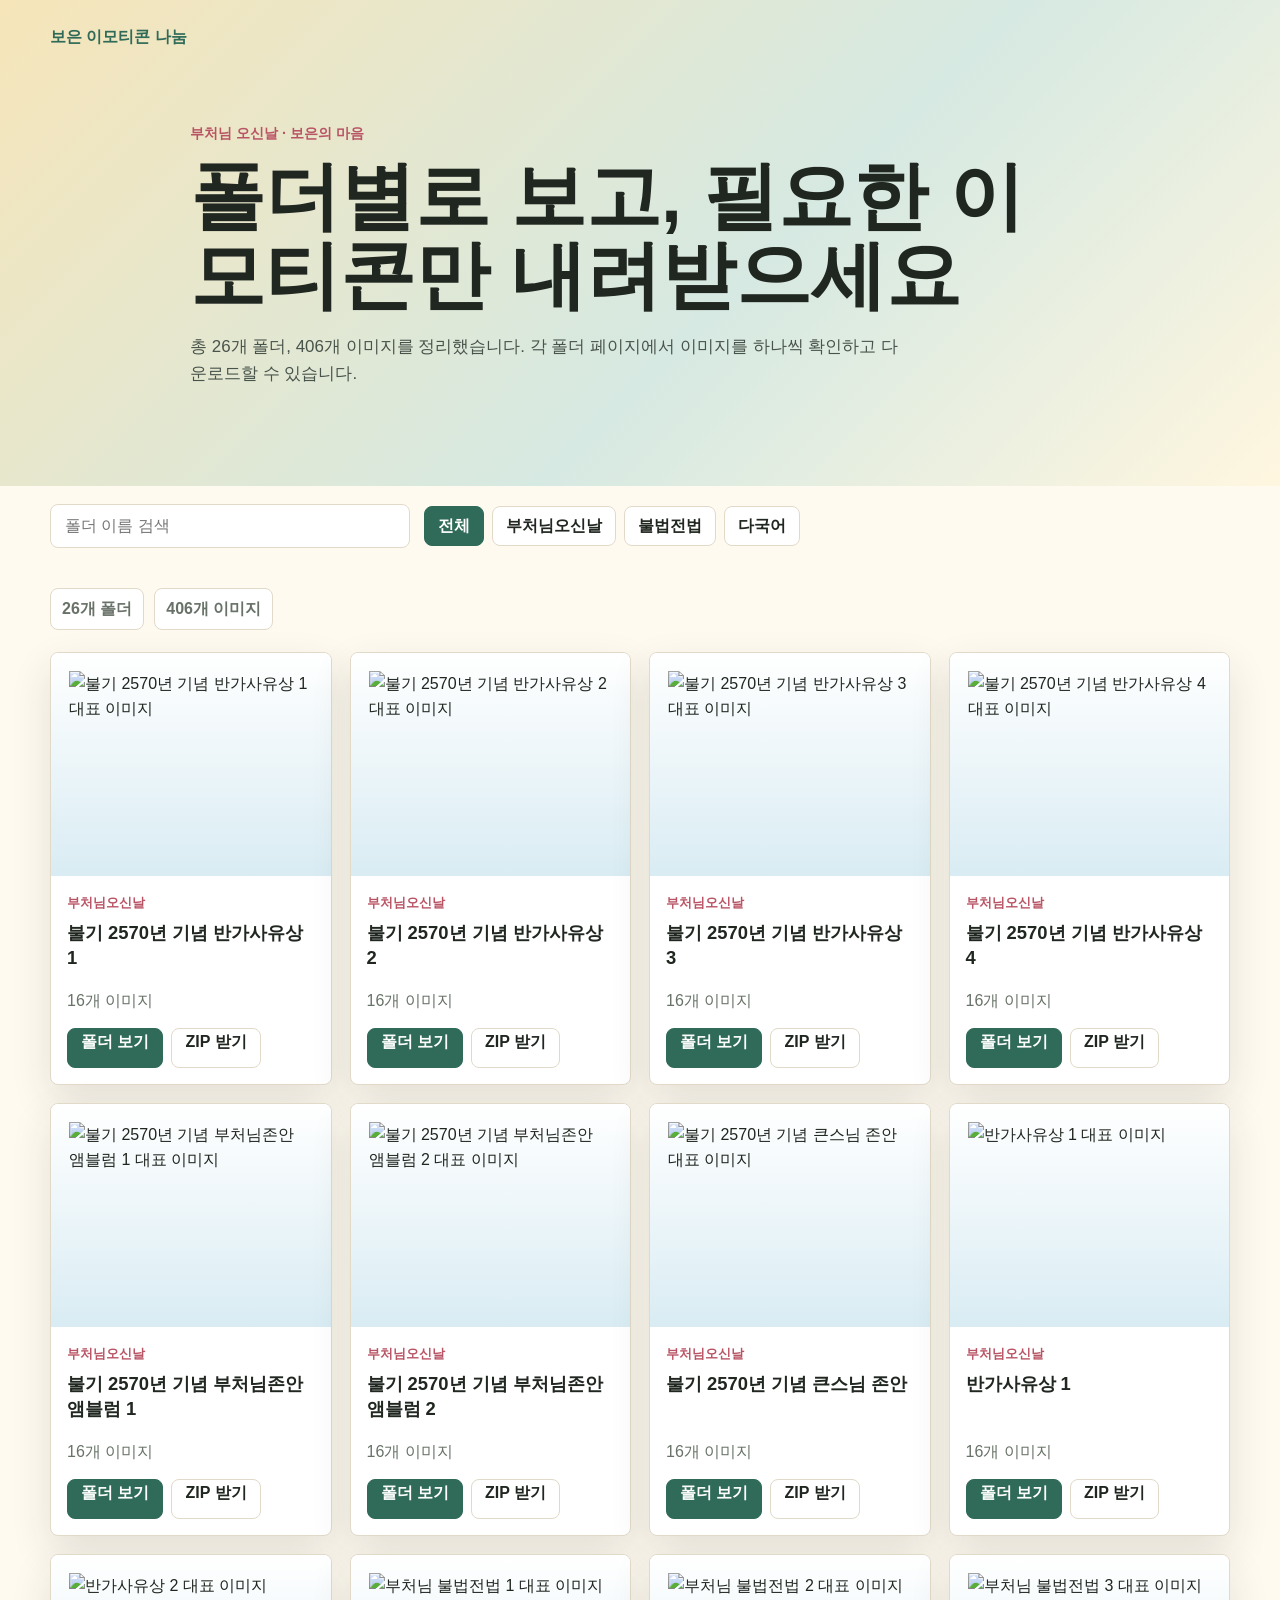
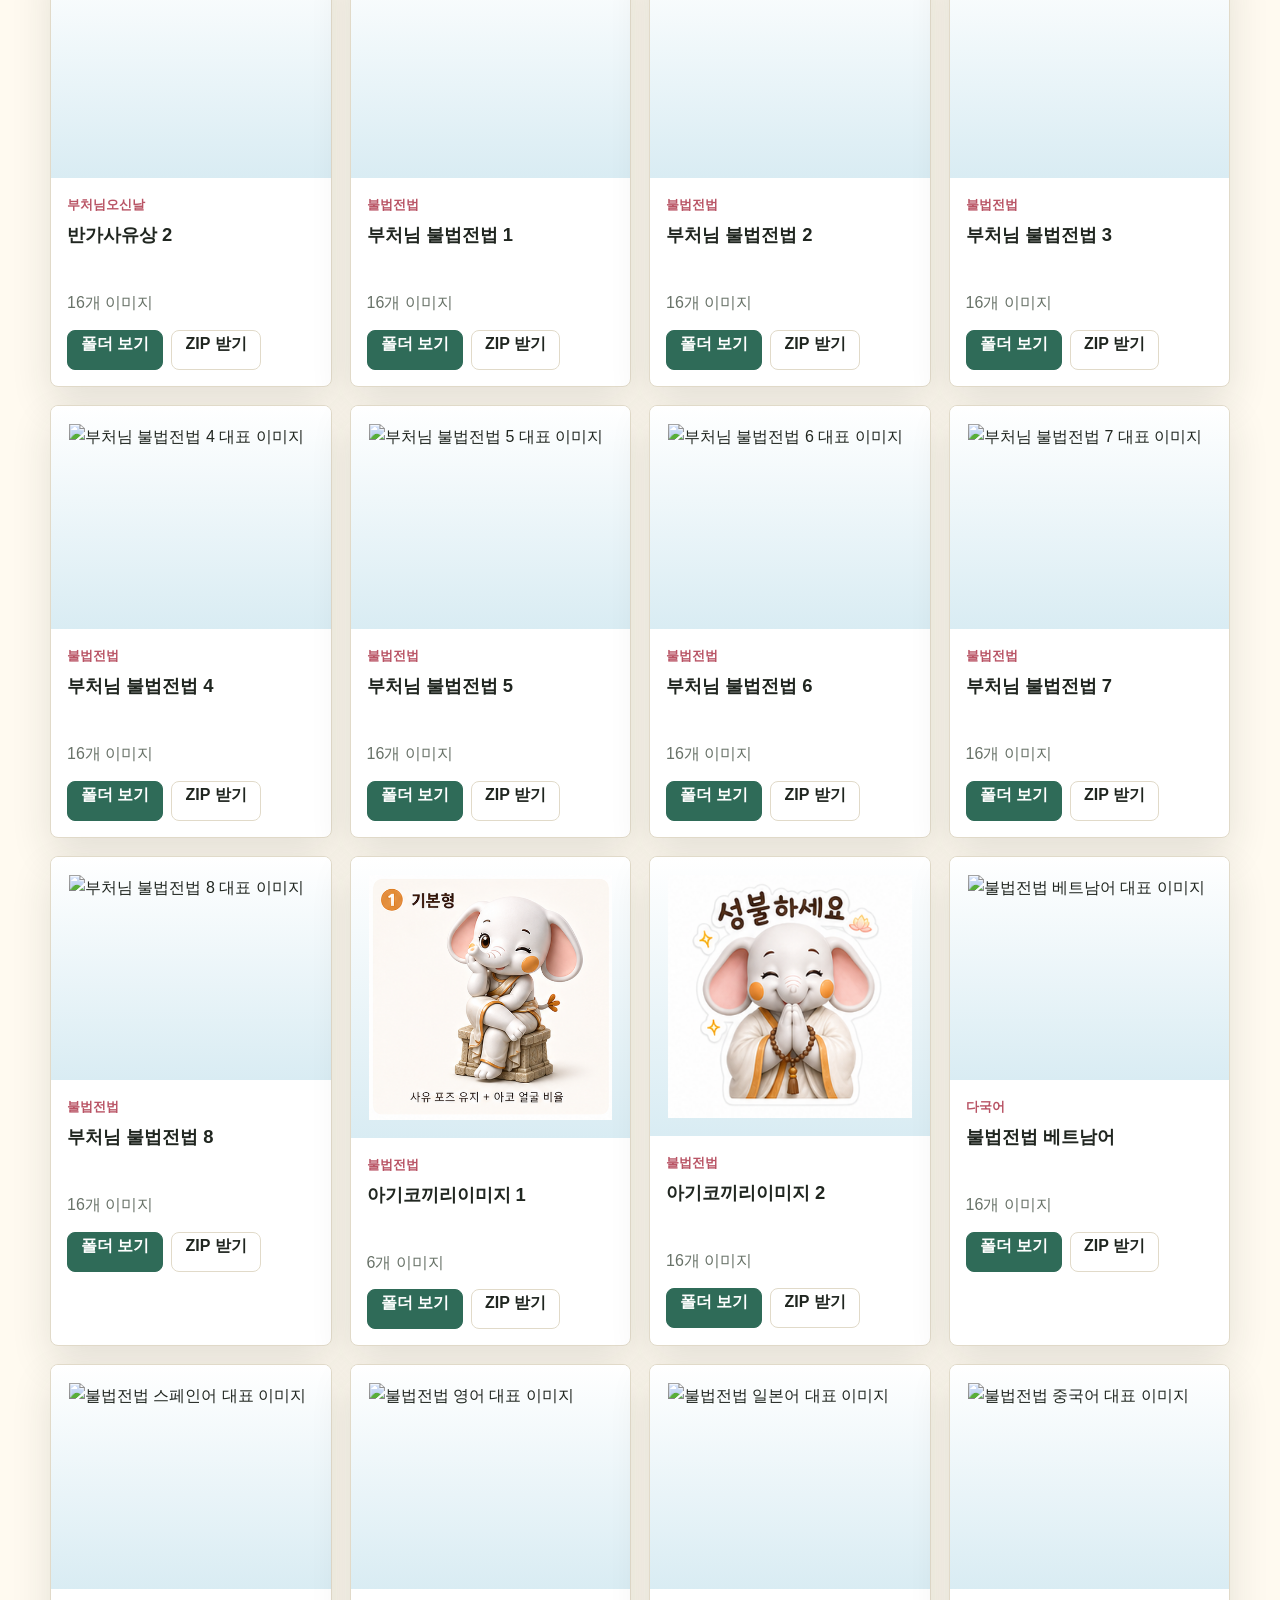
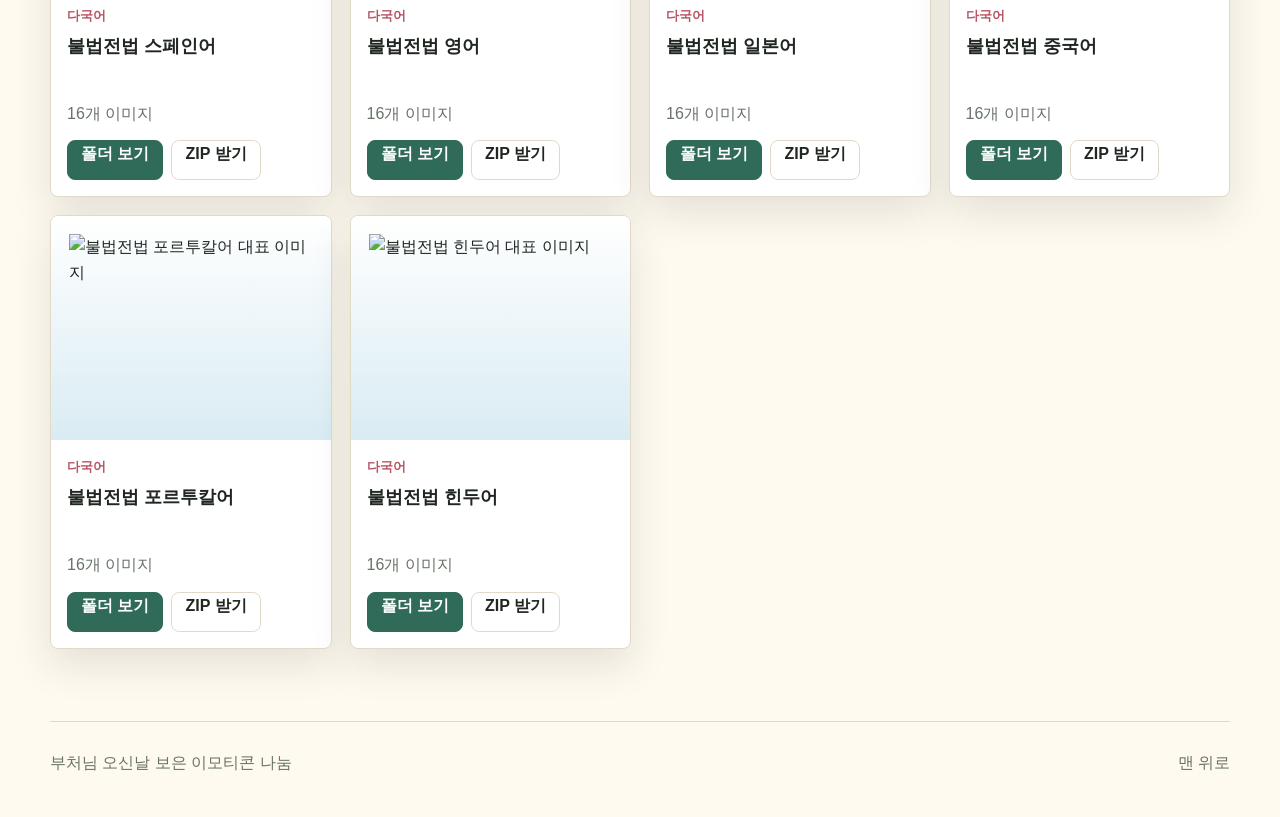
==== commit 177774ab: "Remove selected collections" ====
--- a/index.html
+++ b/index.html
@@ -13,12 +13,11 @@
     <header class="hero">
       <nav class="nav">
         <strong>보은 이모티콘 나눔</strong>
-        <a href="downloads/all-buddha-emoticons.zip" download>전체 ZIP</a>
       </nav>
       <div class="hero-copy">
         <p class="eyebrow">부처님 오신날 · 보은의 마음</p>
         <h1>폴더별로 보고, 필요한 이모티콘만 내려받으세요</h1>
-        <p>총 40개 폴더, 630개 이미지를 정리했습니다. 각 폴더 페이지에서 이미지를 하나씩 확인하고 다운로드할 수 있습니다.</p>
+        <p>총 26개 폴더, 406개 이미지를 정리했습니다. 각 폴더 페이지에서 이미지를 하나씩 확인하고 다운로드할 수 있습니다.</p>
       </div>
     </header>
 
@@ -34,8 +33,8 @@
       </section>
 
       <section class="stats">
-        <span>40개 폴더</span>
-        <span>630개 이미지</span>
+        <span>26개 폴더</span>
+        <span>406개 이미지</span>
       </section>
 
       <section class="collection-grid" id="collectionGrid">
@@ -108,149 +107,6 @@
         <div class="card-actions">
           <a class="button primary" href="pages/%EB%8F%99%EA%B5%AD%EB%8C%80%ED%95%99%EA%B5%90-120%EC%A3%BC%EB%85%84-%EA%B8%B0%EB%85%90-%EB%B6%80%EC%B2%98%EB%8B%98%EC%A1%B4%EC%95%88-%EC%95%B0%EB%B8%94%EB%9F%BC-2.html">폴더 보기</a>
           <a class="button" href="downloads/%EB%8F%99%EA%B5%AD%EB%8C%80%ED%95%99%EA%B5%90-120%EC%A3%BC%EB%85%84-%EA%B8%B0%EB%85%90-%EB%B6%80%EC%B2%98%EB%8B%98%EC%A1%B4%EC%95%88-%EC%95%B0%EB%B8%94%EB%9F%BC-2.zip" download>ZIP 받기</a>
-        </div>
-      </div>
-    </article>
-<article class="collection-card is-deleted" data-category="korean">
-      <a class="thumb deleted-thumb" href="pages/%EB%8F%99%EA%B5%AD%EB%8C%80%ED%95%99%EA%B5%90-120%EC%A3%BC%EB%85%84-%EA%B8%B0%EB%85%90-%EC%95%84%EA%B8%B0%EC%BD%94%EB%81%BC%EB%A6%AC-%EA%B7%80%EC%97%BC.html" aria-label="불기 2570년 기념 아기코끼리 귀염 삭제 안내 보기">
-        <span>삭제됨</span>
-      </a>
-      <div class="card-body">
-        <p class="category">부처님오신날</p>
-        <h2>불기 2570년 기념 아기코끼리 귀염</h2>
-        <p>삭제된 페이지입니다</p>
-        <div class="card-actions">
-          <a class="button primary" href="pages/%EB%8F%99%EA%B5%AD%EB%8C%80%ED%95%99%EA%B5%90-120%EC%A3%BC%EB%85%84-%EA%B8%B0%EB%85%90-%EC%95%84%EA%B8%B0%EC%BD%94%EB%81%BC%EB%A6%AC-%EA%B7%80%EC%97%BC.html">삭제 안내 보기</a>
-        </div>
-      </div>
-    </article>
-<article class="collection-card is-deleted" data-category="korean">
-      <a class="thumb deleted-thumb" href="pages/%EB%8F%99%EA%B5%AD%EB%8C%80%ED%95%99%EA%B5%90-120%EC%A3%BC%EB%85%84-%EA%B8%B0%EB%85%90-%EC%95%84%EA%B8%B0%EC%BD%94%EB%81%BC%EB%A6%AC-%EB%B6%88%EB%B2%95%EC%A0%84%EB%B2%95-1.html" aria-label="불기 2570년 기념 아기코끼리 불법전법 1 삭제 안내 보기">
-        <span>삭제됨</span>
-      </a>
-      <div class="card-body">
-        <p class="category">부처님오신날</p>
-        <h2>불기 2570년 기념 아기코끼리 불법전법 1</h2>
-        <p>삭제된 페이지입니다</p>
-        <div class="card-actions">
-          <a class="button primary" href="pages/%EB%8F%99%EA%B5%AD%EB%8C%80%ED%95%99%EA%B5%90-120%EC%A3%BC%EB%85%84-%EA%B8%B0%EB%85%90-%EC%95%84%EA%B8%B0%EC%BD%94%EB%81%BC%EB%A6%AC-%EB%B6%88%EB%B2%95%EC%A0%84%EB%B2%95-1.html">삭제 안내 보기</a>
-        </div>
-      </div>
-    </article>
-<article class="collection-card is-deleted" data-category="korean">
-      <a class="thumb deleted-thumb" href="pages/%EB%8F%99%EA%B5%AD%EB%8C%80%ED%95%99%EA%B5%90-120%EC%A3%BC%EB%85%84-%EA%B8%B0%EB%85%90-%EC%95%84%EA%B8%B0%EC%BD%94%EB%81%BC%EB%A6%AC-%EB%B6%88%EB%B2%95%EC%A0%84%EB%B2%95-2.html" aria-label="불기 2570년 기념 아기코끼리 불법전법 2 삭제 안내 보기">
-        <span>삭제됨</span>
-      </a>
-      <div class="card-body">
-        <p class="category">부처님오신날</p>
-        <h2>불기 2570년 기념 아기코끼리 불법전법 2</h2>
-        <p>삭제된 페이지입니다</p>
-        <div class="card-actions">
-          <a class="button primary" href="pages/%EB%8F%99%EA%B5%AD%EB%8C%80%ED%95%99%EA%B5%90-120%EC%A3%BC%EB%85%84-%EA%B8%B0%EB%85%90-%EC%95%84%EA%B8%B0%EC%BD%94%EB%81%BC%EB%A6%AC-%EB%B6%88%EB%B2%95%EC%A0%84%EB%B2%95-2.html">삭제 안내 보기</a>
-        </div>
-      </div>
-    </article>
-<article class="collection-card is-deleted" data-category="korean">
-      <a class="thumb deleted-thumb" href="pages/%EB%8F%99%EA%B5%AD%EB%8C%80%ED%95%99%EA%B5%90-120%EC%A3%BC%EB%85%84-%EA%B8%B0%EB%85%90-%EC%95%84%EA%B8%B0%EC%BD%94%EB%81%BC%EB%A6%AC-%EB%B6%88%EB%B2%95%EC%A0%84%EB%B2%95-3.html" aria-label="불기 2570년 기념 아기코끼리 불법전법 3 삭제 안내 보기">
-        <span>삭제됨</span>
-      </a>
-      <div class="card-body">
-        <p class="category">부처님오신날</p>
-        <h2>불기 2570년 기념 아기코끼리 불법전법 3</h2>
-        <p>삭제된 페이지입니다</p>
-        <div class="card-actions">
-          <a class="button primary" href="pages/%EB%8F%99%EA%B5%AD%EB%8C%80%ED%95%99%EA%B5%90-120%EC%A3%BC%EB%85%84-%EA%B8%B0%EB%85%90-%EC%95%84%EA%B8%B0%EC%BD%94%EB%81%BC%EB%A6%AC-%EB%B6%88%EB%B2%95%EC%A0%84%EB%B2%95-3.html">삭제 안내 보기</a>
-        </div>
-      </div>
-    </article>
-<article class="collection-card is-deleted" data-category="korean">
-      <a class="thumb deleted-thumb" href="pages/%EB%8F%99%EA%B5%AD%EB%8C%80%ED%95%99%EA%B5%90-120%EC%A3%BC%EB%85%84-%EA%B8%B0%EB%85%90-%EC%95%84%EA%B8%B0%EC%BD%94%EB%81%BC%EB%A6%AC-%EB%B6%88%EB%B2%95%EC%A0%84%EB%B2%95-4.html" aria-label="불기 2570년 기념 아기코끼리 불법전법 4 삭제 안내 보기">
-        <span>삭제됨</span>
-      </a>
-      <div class="card-body">
-        <p class="category">부처님오신날</p>
-        <h2>불기 2570년 기념 아기코끼리 불법전법 4</h2>
-        <p>삭제된 페이지입니다</p>
-        <div class="card-actions">
-          <a class="button primary" href="pages/%EB%8F%99%EA%B5%AD%EB%8C%80%ED%95%99%EA%B5%90-120%EC%A3%BC%EB%85%84-%EA%B8%B0%EB%85%90-%EC%95%84%EA%B8%B0%EC%BD%94%EB%81%BC%EB%A6%AC-%EB%B6%88%EB%B2%95%EC%A0%84%EB%B2%95-4.html">삭제 안내 보기</a>
-        </div>
-      </div>
-    </article>
-<article class="collection-card is-deleted" data-category="korean">
-      <a class="thumb deleted-thumb" href="pages/%EB%8F%99%EA%B5%AD%EB%8C%80%ED%95%99%EA%B5%90-120%EC%A3%BC%EB%85%84-%EA%B8%B0%EB%85%90-%EC%BD%94%EB%81%BC%EB%A6%AC%EC%95%B0%EB%B8%94%EB%9F%BC-1.html" aria-label="불기 2570년 기념 코끼리앰블럼 1 삭제 안내 보기">
-        <span>삭제됨</span>
-      </a>
-      <div class="card-body">
-        <p class="category">부처님오신날</p>
-        <h2>불기 2570년 기념 코끼리앰블럼 1</h2>
-        <p>삭제된 페이지입니다</p>
-        <div class="card-actions">
-          <a class="button primary" href="pages/%EB%8F%99%EA%B5%AD%EB%8C%80%ED%95%99%EA%B5%90-120%EC%A3%BC%EB%85%84-%EA%B8%B0%EB%85%90-%EC%BD%94%EB%81%BC%EB%A6%AC%EC%95%B0%EB%B8%94%EB%9F%BC-1.html">삭제 안내 보기</a>
-        </div>
-      </div>
-    </article>
-<article class="collection-card is-deleted" data-category="korean">
-      <a class="thumb deleted-thumb" href="pages/%EB%8F%99%EA%B5%AD%EB%8C%80%ED%95%99%EA%B5%90-120%EC%A3%BC%EB%85%84-%EA%B8%B0%EB%85%90-%EC%BD%94%EB%81%BC%EB%A6%AC%EC%95%B0%EB%B8%94%EB%9F%BC-2.html" aria-label="불기 2570년 기념 코끼리앰블럼 2 삭제 안내 보기">
-        <span>삭제됨</span>
-      </a>
-      <div class="card-body">
-        <p class="category">부처님오신날</p>
-        <h2>불기 2570년 기념 코끼리앰블럼 2</h2>
-        <p>삭제된 페이지입니다</p>
-        <div class="card-actions">
-          <a class="button primary" href="pages/%EB%8F%99%EA%B5%AD%EB%8C%80%ED%95%99%EA%B5%90-120%EC%A3%BC%EB%85%84-%EA%B8%B0%EB%85%90-%EC%BD%94%EB%81%BC%EB%A6%AC%EC%95%B0%EB%B8%94%EB%9F%BC-2.html">삭제 안내 보기</a>
-        </div>
-      </div>
-    </article>
-<article class="collection-card is-deleted" data-category="korean">
-      <a class="thumb deleted-thumb" href="pages/%EB%8F%99%EA%B5%AD%EB%8C%80%ED%95%99%EA%B5%90-120%EC%A3%BC%EB%85%84-%EA%B8%B0%EB%85%90-%EC%BD%94%EB%81%BC%EB%A6%AC%EC%95%B0%EB%B8%94%EB%9F%BC-3.html" aria-label="불기 2570년 기념 코끼리앰블럼 3 삭제 안내 보기">
-        <span>삭제됨</span>
-      </a>
-      <div class="card-body">
-        <p class="category">부처님오신날</p>
-        <h2>불기 2570년 기념 코끼리앰블럼 3</h2>
-        <p>삭제된 페이지입니다</p>
-        <div class="card-actions">
-          <a class="button primary" href="pages/%EB%8F%99%EA%B5%AD%EB%8C%80%ED%95%99%EA%B5%90-120%EC%A3%BC%EB%85%84-%EA%B8%B0%EB%85%90-%EC%BD%94%EB%81%BC%EB%A6%AC%EC%95%B0%EB%B8%94%EB%9F%BC-3.html">삭제 안내 보기</a>
-        </div>
-      </div>
-    </article>
-<article class="collection-card is-deleted" data-category="korean">
-      <a class="thumb deleted-thumb" href="pages/%EB%8F%99%EA%B5%AD%EB%8C%80%ED%95%99%EA%B5%90-120%EC%A3%BC%EB%85%84-%EA%B8%B0%EB%85%90-%EC%BD%94%EB%81%BC%EB%A6%AC%EC%95%B0%EB%B8%94%EB%9F%BC-4.html" aria-label="불기 2570년 기념 코끼리앰블럼 4 삭제 안내 보기">
-        <span>삭제됨</span>
-      </a>
-      <div class="card-body">
-        <p class="category">부처님오신날</p>
-        <h2>불기 2570년 기념 코끼리앰블럼 4</h2>
-        <p>삭제된 페이지입니다</p>
-        <div class="card-actions">
-          <a class="button primary" href="pages/%EB%8F%99%EA%B5%AD%EB%8C%80%ED%95%99%EA%B5%90-120%EC%A3%BC%EB%85%84-%EA%B8%B0%EB%85%90-%EC%BD%94%EB%81%BC%EB%A6%AC%EC%95%B0%EB%B8%94%EB%9F%BC-4.html">삭제 안내 보기</a>
-        </div>
-      </div>
-    </article>
-<article class="collection-card is-deleted" data-category="korean">
-      <a class="thumb deleted-thumb" href="pages/%EB%8F%99%EA%B5%AD%EB%8C%80%ED%95%99%EA%B5%90-120%EC%A3%BC%EB%85%84-%EA%B8%B0%EB%85%90-%EC%BD%94%EB%81%BC%EB%A6%AC%EC%95%B0%EB%B8%94%EB%9F%BC-5.html" aria-label="불기 2570년 기념 코끼리앰블럼 5 삭제 안내 보기">
-        <span>삭제됨</span>
-      </a>
-      <div class="card-body">
-        <p class="category">부처님오신날</p>
-        <h2>불기 2570년 기념 코끼리앰블럼 5</h2>
-        <p>삭제된 페이지입니다</p>
-        <div class="card-actions">
-          <a class="button primary" href="pages/%EB%8F%99%EA%B5%AD%EB%8C%80%ED%95%99%EA%B5%90-120%EC%A3%BC%EB%85%84-%EA%B8%B0%EB%85%90-%EC%BD%94%EB%81%BC%EB%A6%AC%EC%95%B0%EB%B8%94%EB%9F%BC-5.html">삭제 안내 보기</a>
-        </div>
-      </div>
-    </article>
-<article class="collection-card is-deleted" data-category="korean">
-      <a class="thumb deleted-thumb" href="pages/%EB%8F%99%EA%B5%AD%EB%8C%80%ED%95%99%EA%B5%90-120%EC%A3%BC%EB%85%84-%EA%B8%B0%EB%85%90-%EC%BD%94%EB%81%BC%EB%A6%AC%EC%95%B0%EB%B8%94%EB%9F%BC-6.html" aria-label="불기 2570년 기념 코끼리앰블럼 6 삭제 안내 보기">
-        <span>삭제됨</span>
-      </a>
-      <div class="card-body">
-        <p class="category">부처님오신날</p>
-        <h2>불기 2570년 기념 코끼리앰블럼 6</h2>
-        <p>삭제된 페이지입니다</p>
-        <div class="card-actions">
-          <a class="button primary" href="pages/%EB%8F%99%EA%B5%AD%EB%8C%80%ED%95%99%EA%B5%90-120%EC%A3%BC%EB%85%84-%EA%B8%B0%EB%85%90-%EC%BD%94%EB%81%BC%EB%A6%AC%EC%95%B0%EB%B8%94%EB%9F%BC-6.html">삭제 안내 보기</a>
         </div>
       </div>
     </article>
--- a/folder-pages.css
+++ b/folder-pages.css
@@ -233,34 +233,3 @@
   .collection-grid { grid-template-columns: 1fr; }
   .image-grid { grid-template-columns: repeat(2, minmax(0, 1fr)); }
 }
-.collection-card.is-deleted {
-  opacity: 0.86;
-}
-.deleted-thumb {
-  color: var(--muted);
-  background: linear-gradient(180deg, #f8f1e3, #e9e1d0);
-  font-weight: 900;
-}
-.deleted-thumb span {
-  border: 1px solid var(--line);
-  border-radius: 8px;
-  background: rgba(255, 255, 255, 0.78);
-  padding: 8px 12px;
-}
-.deleted-notice {
-  padding: 42px 0 84px;
-}
-.deleted-panel {
-  max-width: 720px;
-  border: 1px solid var(--line);
-  border-radius: 8px;
-  background: var(--surface);
-  box-shadow: var(--shadow);
-  padding: 28px;
-}
-.deleted-panel h2 {
-  min-height: auto;
-}
-.deleted-panel p {
-  color: var(--muted);
-}
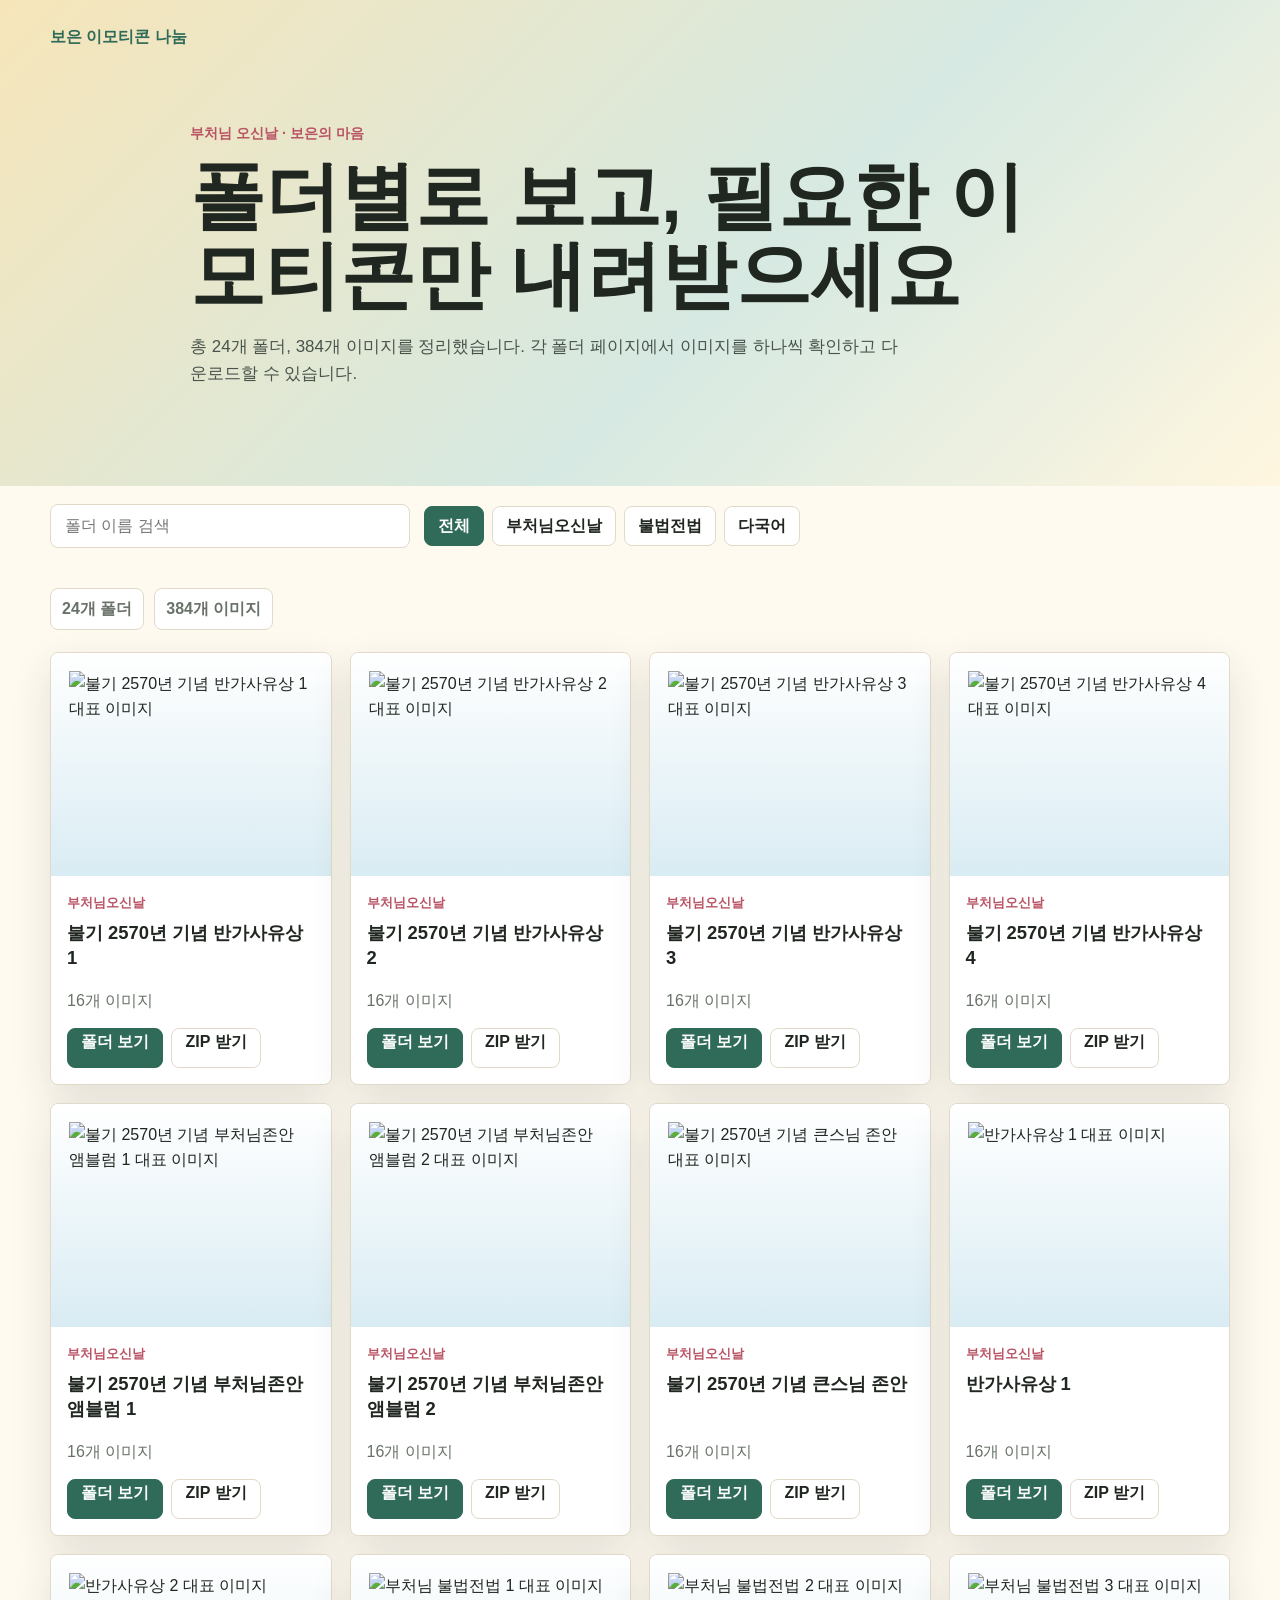
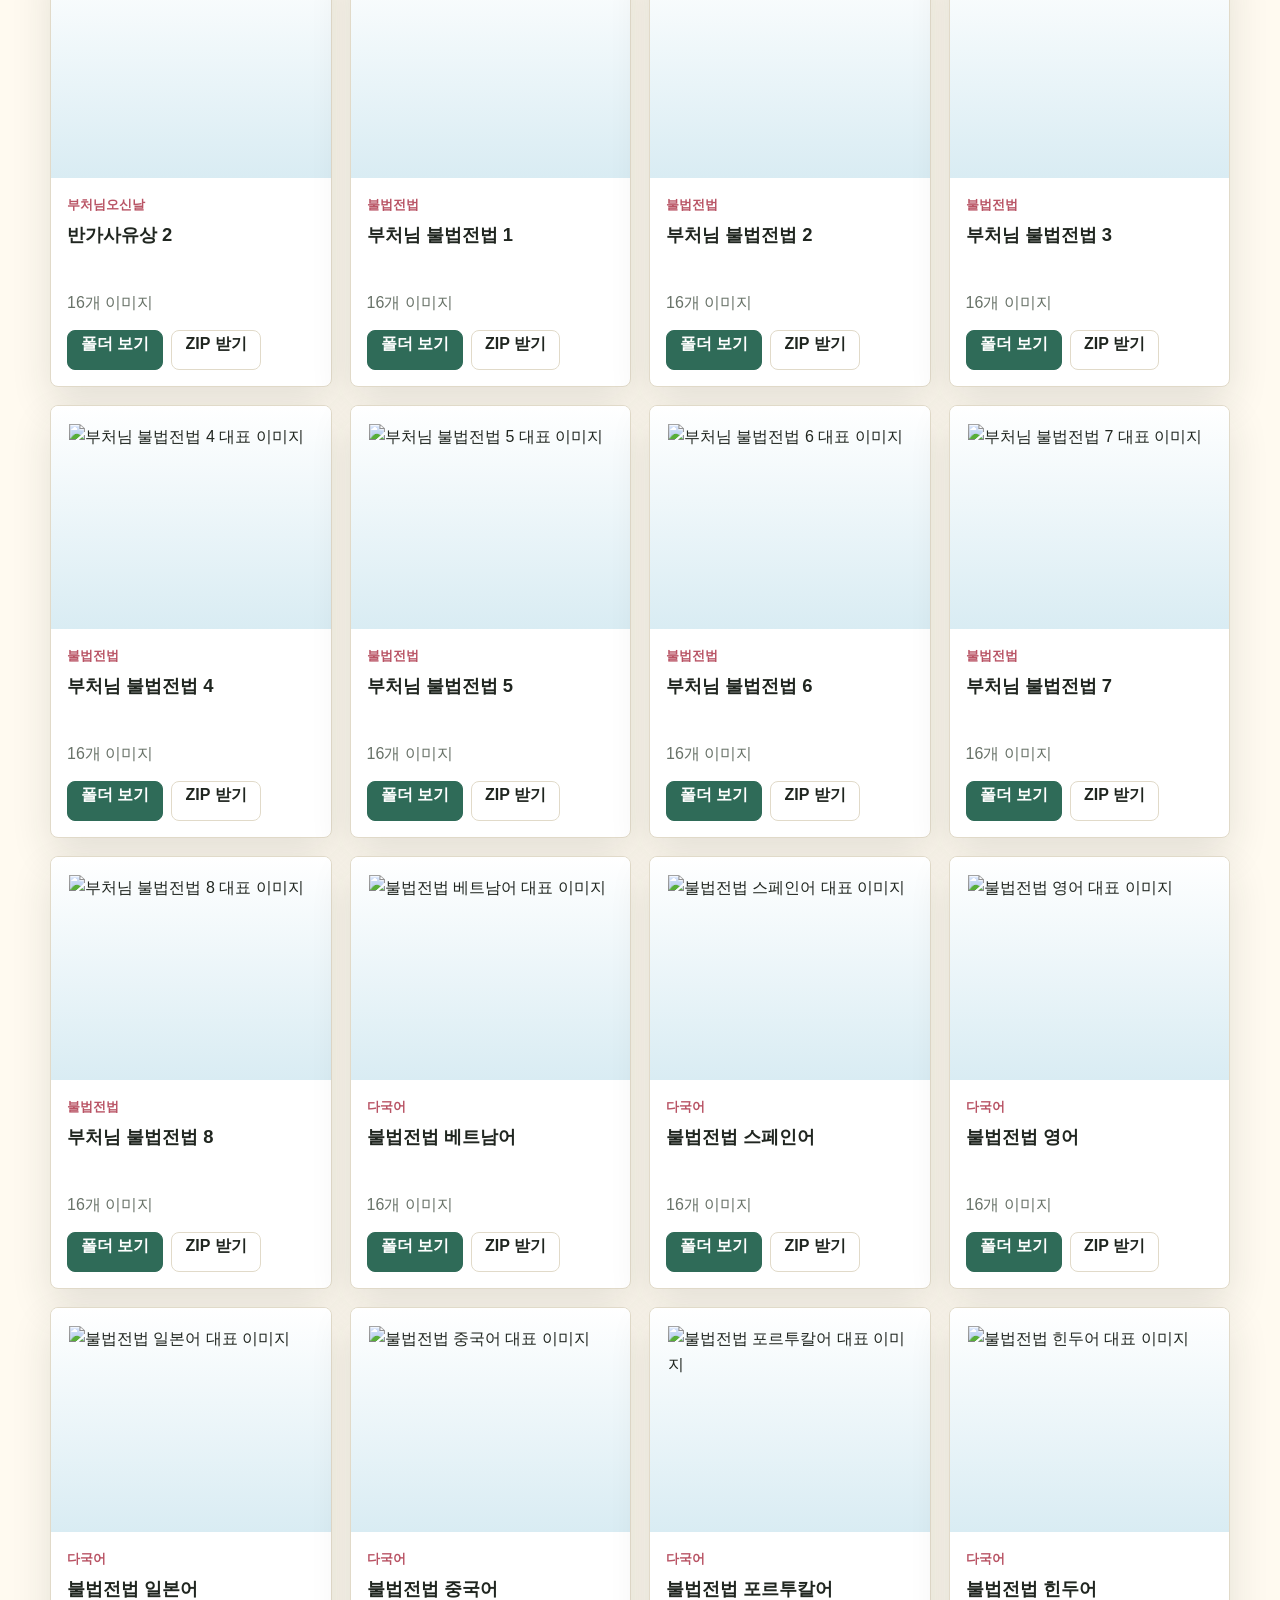
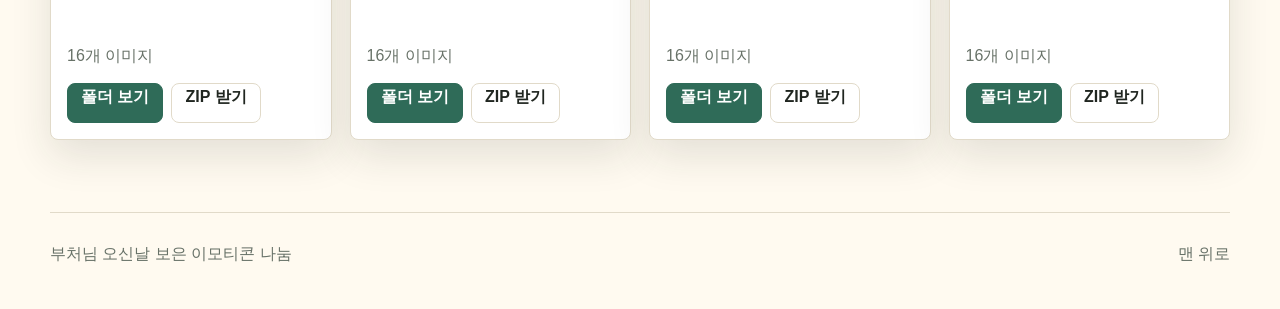
==== commit b36086dd: "Remove baby elephant image collections" ====
--- a/index.html
+++ b/index.html
@@ -17,7 +17,7 @@
       <div class="hero-copy">
         <p class="eyebrow">부처님 오신날 · 보은의 마음</p>
         <h1>폴더별로 보고, 필요한 이모티콘만 내려받으세요</h1>
-        <p>총 26개 폴더, 406개 이미지를 정리했습니다. 각 폴더 페이지에서 이미지를 하나씩 확인하고 다운로드할 수 있습니다.</p>
+        <p>총 24개 폴더, 384개 이미지를 정리했습니다. 각 폴더 페이지에서 이미지를 하나씩 확인하고 다운로드할 수 있습니다.</p>
       </div>
     </header>
 
@@ -33,8 +33,8 @@
       </section>
 
       <section class="stats">
-        <span>26개 폴더</span>
-        <span>406개 이미지</span>
+        <span>24개 폴더</span>
+        <span>384개 이미지</span>
       </section>
 
       <section class="collection-grid" id="collectionGrid">
@@ -239,30 +239,6 @@
         <div class="card-actions">
           <a class="button primary" href="pages/%EB%B6%80%EC%B2%98%EB%8B%98-%EB%B6%88%EB%B2%95%EC%A0%84%EB%B2%95-8.html">폴더 보기</a>
           <a class="button" href="downloads/%EB%B6%80%EC%B2%98%EB%8B%98-%EB%B6%88%EB%B2%95%EC%A0%84%EB%B2%95-8.zip" download>ZIP 받기</a>
-        </div>
-      </div>
-    </article>
-<article class="collection-card" data-category="dharma">
-      <a class="thumb" href="pages/%EC%95%84%EA%B8%B0%EC%BD%94%EB%81%BC%EB%A6%AC%EC%9D%B4%EB%AF%B8%EC%A7%80-1.html"><img src="stickers/%EC%95%84%EA%B8%B0%EC%BD%94%EB%81%BC%EB%A6%AC%EC%9D%B4%EB%AF%B8%EC%A7%80-1/01_r1_c1.png" alt="아기코끼리이미지 1 대표 이미지" loading="lazy"></a>
-      <div class="card-body">
-        <p class="category">불법전법</p>
-        <h2>아기코끼리이미지 1</h2>
-        <p>6개 이미지</p>
-        <div class="card-actions">
-          <a class="button primary" href="pages/%EC%95%84%EA%B8%B0%EC%BD%94%EB%81%BC%EB%A6%AC%EC%9D%B4%EB%AF%B8%EC%A7%80-1.html">폴더 보기</a>
-          <a class="button" href="downloads/%EC%95%84%EA%B8%B0%EC%BD%94%EB%81%BC%EB%A6%AC%EC%9D%B4%EB%AF%B8%EC%A7%80-1.zip" download>ZIP 받기</a>
-        </div>
-      </div>
-    </article>
-<article class="collection-card" data-category="dharma">
-      <a class="thumb" href="pages/%EC%95%84%EA%B8%B0%EC%BD%94%EB%81%BC%EB%A6%AC%EC%9D%B4%EB%AF%B8%EC%A7%80-2.html"><img src="stickers/%EC%95%84%EA%B8%B0%EC%BD%94%EB%81%BC%EB%A6%AC%EC%9D%B4%EB%AF%B8%EC%A7%80-2/01_r1_c1.png" alt="아기코끼리이미지 2 대표 이미지" loading="lazy"></a>
-      <div class="card-body">
-        <p class="category">불법전법</p>
-        <h2>아기코끼리이미지 2</h2>
-        <p>16개 이미지</p>
-        <div class="card-actions">
-          <a class="button primary" href="pages/%EC%95%84%EA%B8%B0%EC%BD%94%EB%81%BC%EB%A6%AC%EC%9D%B4%EB%AF%B8%EC%A7%80-2.html">폴더 보기</a>
-          <a class="button" href="downloads/%EC%95%84%EA%B8%B0%EC%BD%94%EB%81%BC%EB%A6%AC%EC%9D%B4%EB%AF%B8%EC%A7%80-2.zip" download>ZIP 받기</a>
         </div>
       </div>
     </article>
